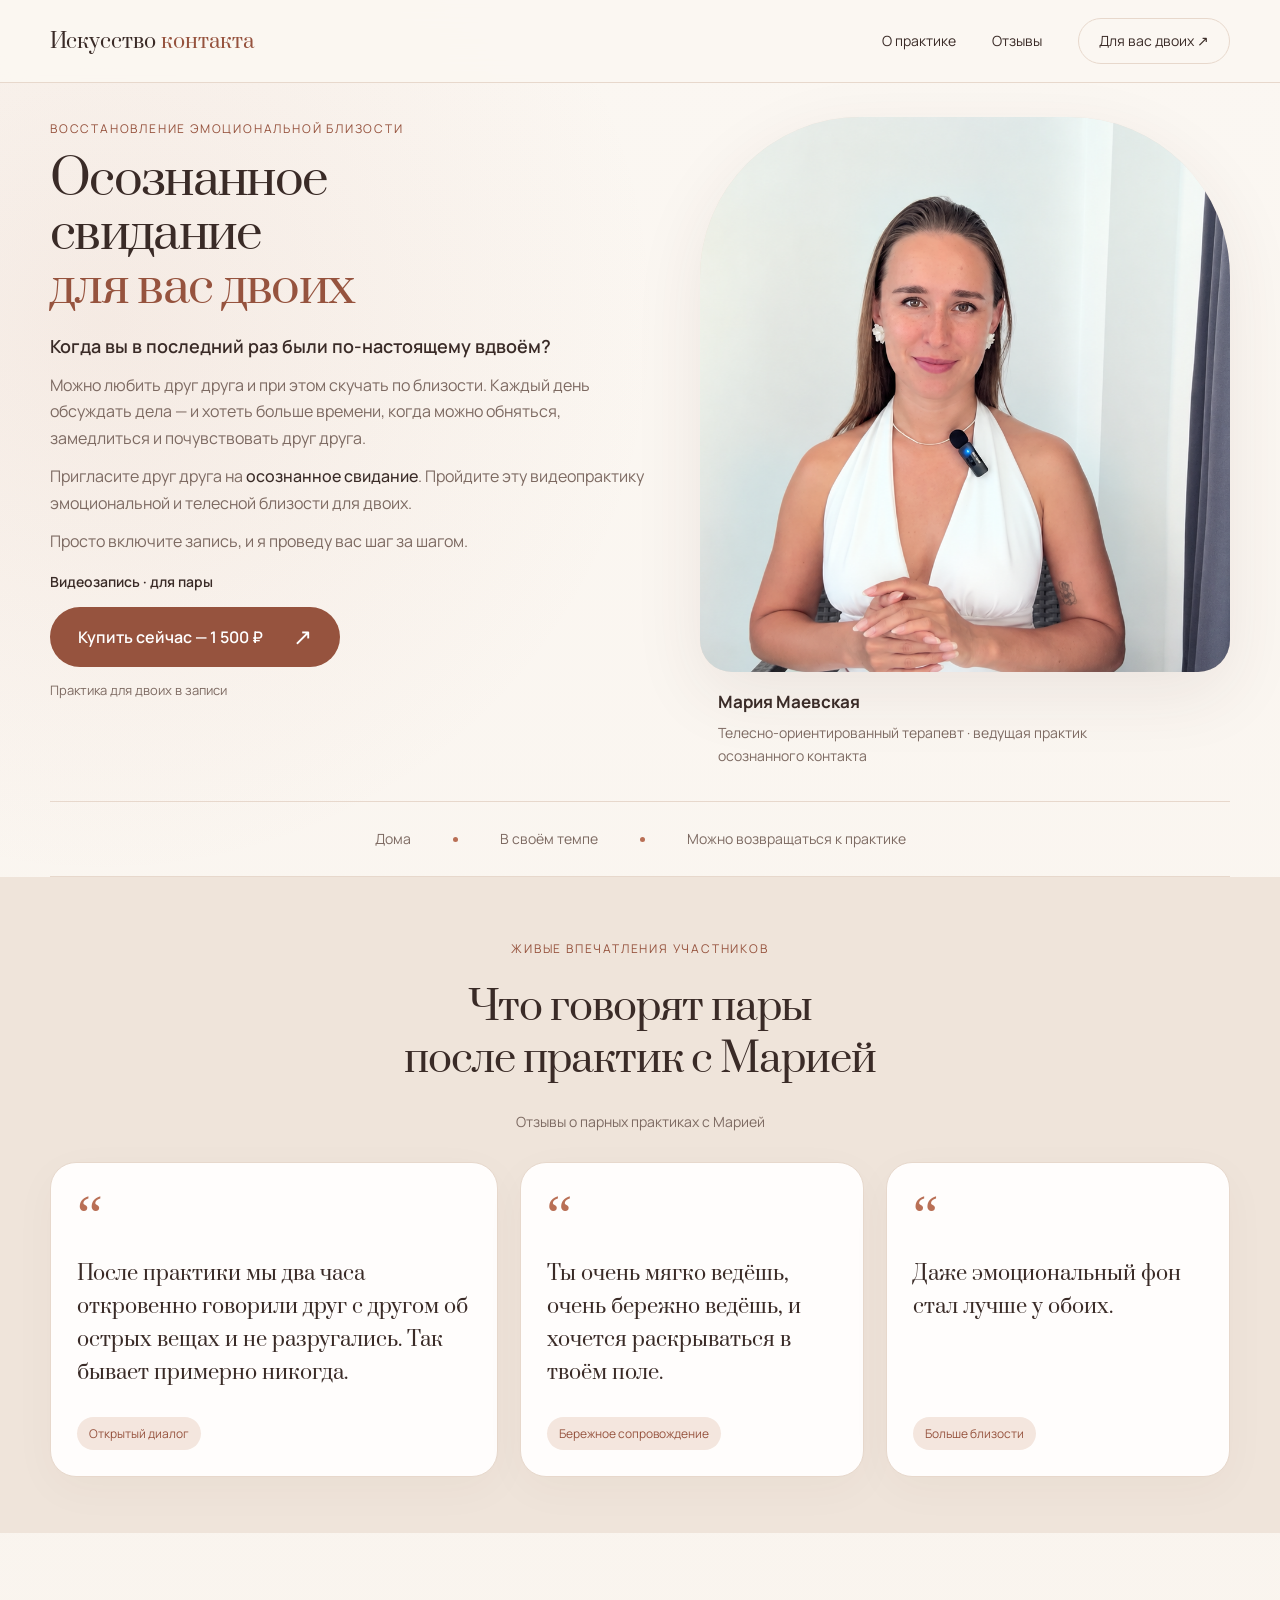
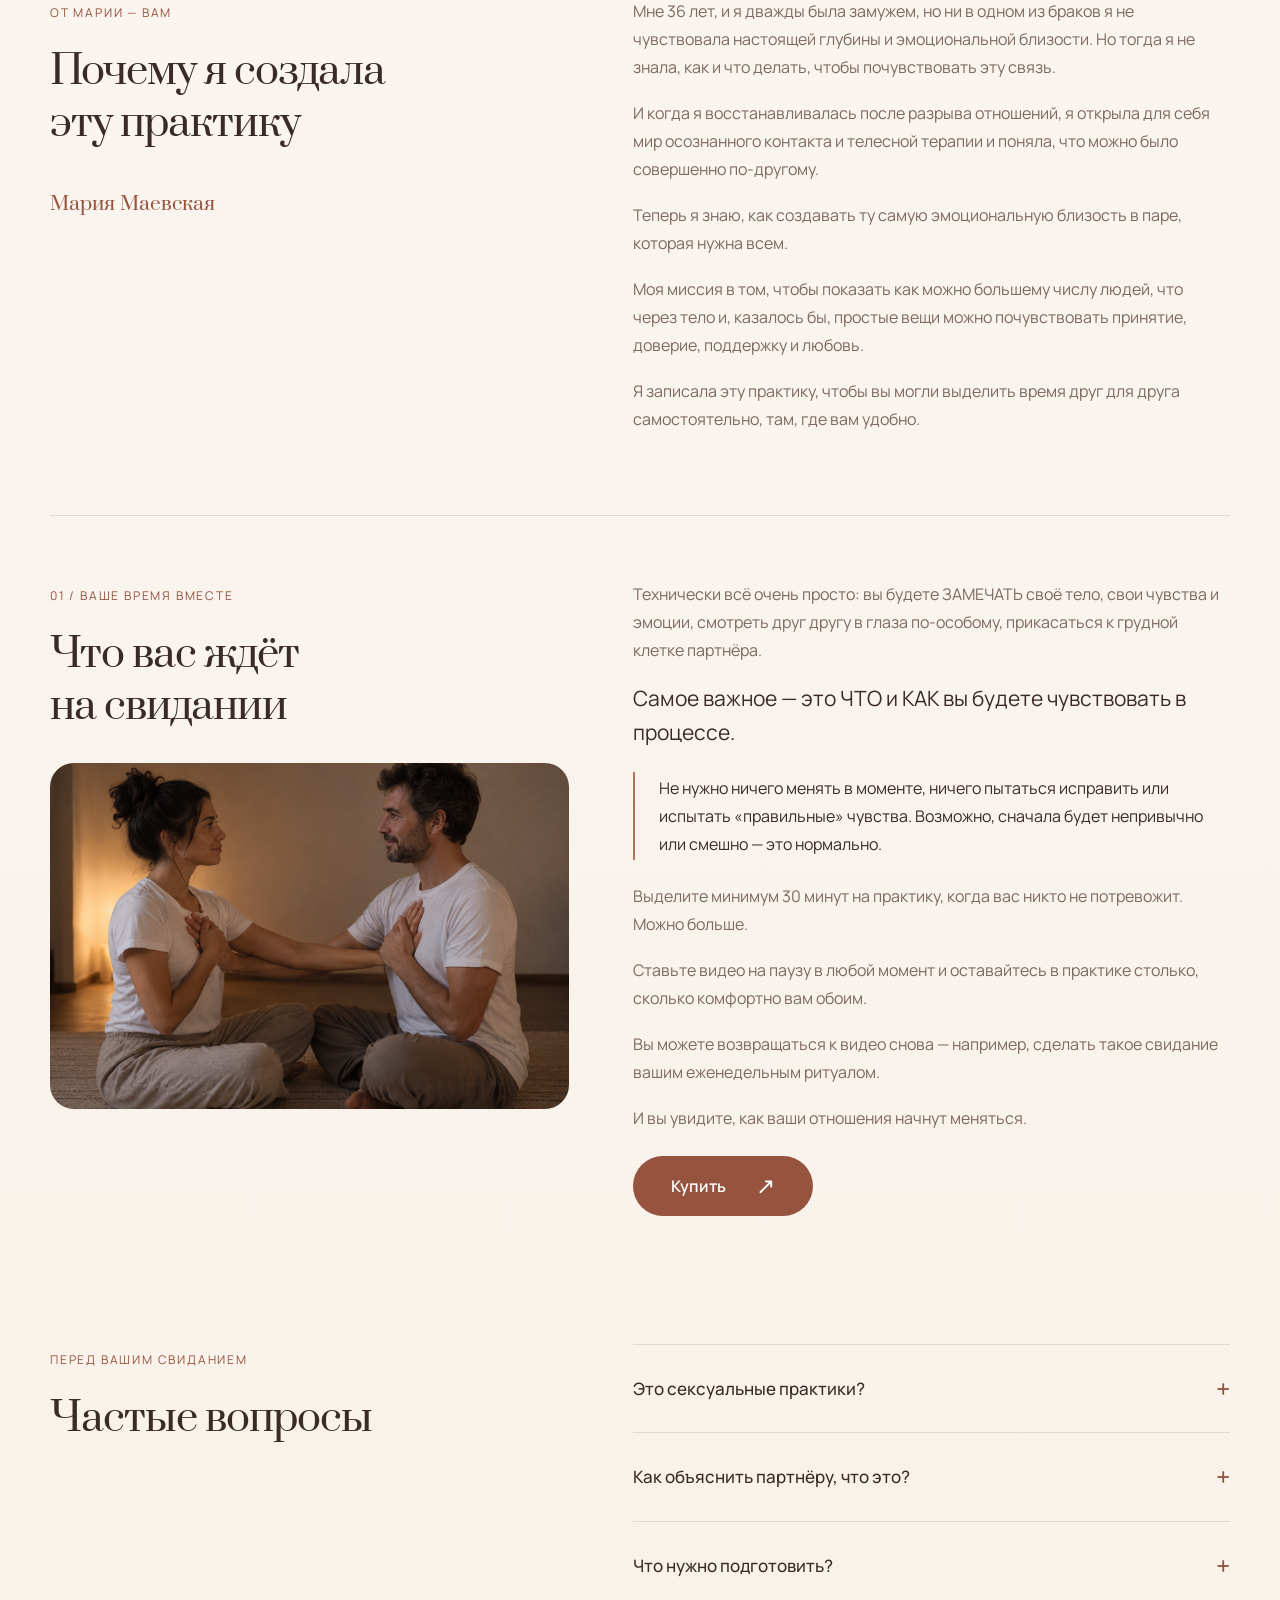
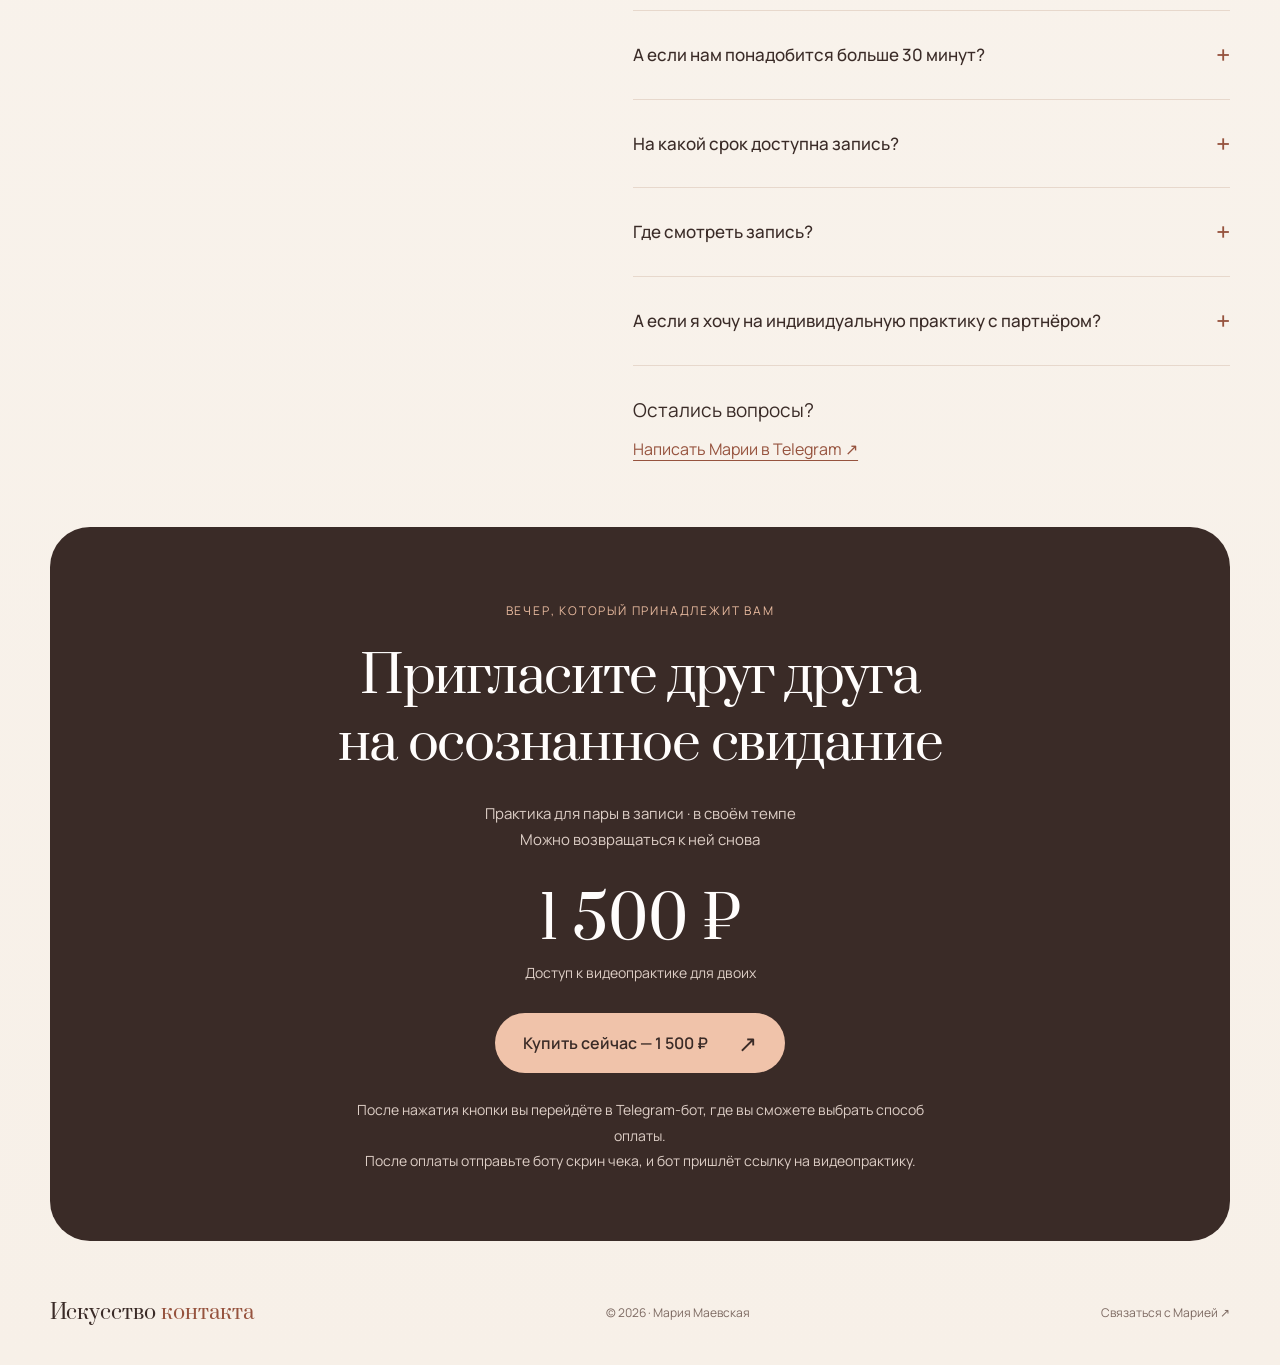
==== couples/index.html @ 1b6a579e "Add files via upload" ====
<!doctype html><html lang="ru"><head><meta charset="UTF-8"><meta name="viewport" content="width=device-width, initial-scale=1"><title>Осознанное свидание для двоих — Мария Маевская</title><meta name="description" content="Видеопрактика эмоциональной и телесной близости для пары."><link rel="icon" href="./favicon.svg">  <script type="module" crossorigin src="./assets/index-C_94STey.js"></script>
  <link rel="stylesheet" crossorigin href="./assets/index-DZImSYIn.css">
</head><body><div id="root"></div></body></html>
---- couples/assets/index-DZImSYIn.css ----
@import "https://fonts.googleapis.com/css2?family=Manrope:wght@400;500;600;700&family=Prata&display=swap";@layer properties{@supports (((-webkit-hyphens:none)) and (not (margin-trim:inline))) or ((-moz-orient:inline) and (not (color:rgb(from red r g b)))){*,:before,:after,::backdrop{--tw-translate-x:0;--tw-translate-y:0;--tw-translate-z:0;--tw-rotate-x:initial;--tw-rotate-y:initial;--tw-rotate-z:initial;--tw-skew-x:initial;--tw-skew-y:initial;--tw-scroll-snap-strictness:proximity;--tw-space-x-reverse:0;--tw-border-style:solid;--tw-leading:initial;--tw-font-weight:initial;--tw-tracking:initial;--tw-ordinal:initial;--tw-slashed-zero:initial;--tw-numeric-figure:initial;--tw-numeric-spacing:initial;--tw-numeric-fraction:initial;--tw-shadow:0 0 #0000;--tw-shadow-color:initial;--tw-shadow-alpha:100%;--tw-inset-shadow:0 0 #0000;--tw-inset-shadow-color:initial;--tw-inset-shadow-alpha:100%;--tw-ring-color:initial;--tw-ring-shadow:0 0 #0000;--tw-inset-ring-color:initial;--tw-inset-ring-shadow:0 0 #0000;--tw-ring-inset:initial;--tw-ring-offset-width:0px;--tw-ring-offset-color:#fff;--tw-ring-offset-shadow:0 0 #0000;--tw-outline-style:solid;--tw-duration:initial;--tw-ease:initial;--tw-content:"";--tw-scale-x:1;--tw-scale-y:1;--tw-scale-z:1;--tw-blur:initial;--tw-brightness:initial;--tw-contrast:initial;--tw-grayscale:initial;--tw-hue-rotate:initial;--tw-invert:initial;--tw-opacity:initial;--tw-saturate:initial;--tw-sepia:initial;--tw-drop-shadow:initial;--tw-drop-shadow-color:initial;--tw-drop-shadow-alpha:100%;--tw-drop-shadow-size:initial;--tw-backdrop-blur:initial;--tw-backdrop-brightness:initial;--tw-backdrop-contrast:initial;--tw-backdrop-grayscale:initial;--tw-backdrop-hue-rotate:initial;--tw-backdrop-invert:initial;--tw-backdrop-opacity:initial;--tw-backdrop-saturate:initial;--tw-backdrop-sepia:initial}}}@layer theme{:root,:host{--font-sans:ui-sans-serif, system-ui, sans-serif, "Apple Color Emoji", "Segoe UI Emoji", "Segoe UI Symbol", "Noto Color Emoji";--font-mono:ui-monospace, SFMono-Regular, Menlo, Monaco, Consolas, "Liberation Mono", "Courier New", monospace;--color-black:#000;--color-white:#fff;--spacing:.25rem;--container-xs:20rem;--container-sm:24rem;--text-xs:.75rem;--text-xs--line-height:calc(1 / .75);--text-sm:.875rem;--text-sm--line-height:calc(1.25 / .875);--text-base:1rem;--text-base--line-height:calc(1.5 / 1);--font-weight-normal:400;--font-weight-medium:500;--tracking-tight:-.025em;--tracking-widest:.1em;--leading-tight:1.25;--leading-snug:1.375;--leading-normal:1.5;--leading-relaxed:1.625;--radius-sm:.25rem;--radius-md:.375rem;--radius-lg:.5rem;--radius-xl:.75rem;--radius-2xl:1rem;--radius-4xl:2rem;--ease-in-out:cubic-bezier(.4, 0, .2, 1);--animate-spin:spin 1s linear infinite;--animate-pulse:pulse 2s cubic-bezier(.4, 0, .6, 1) infinite;--blur-xs:4px;--aspect-video:16 / 9;--default-transition-duration:.15s;--default-transition-timing-function:cubic-bezier(.4, 0, .2, 1);--default-font-family:var(--font-sans);--default-mono-font-family:var(--font-mono)}}@layer base{*,:after,:before,::backdrop{box-sizing:border-box;border:0 solid;margin:0;padding:0}::file-selector-button{box-sizing:border-box;border:0 solid;margin:0;padding:0}html,:host{-webkit-text-size-adjust:100%;tab-size:4;line-height:1.5;font-family:var(--default-font-family,ui-sans-serif, system-ui, sans-serif, "Apple Color Emoji", "Segoe UI Emoji", "Segoe UI Symbol", "Noto Color Emoji");font-feature-settings:var(--default-font-feature-settings,normal);font-variation-settings:var(--default-font-variation-settings,normal);-webkit-tap-highlight-color:transparent}hr{height:0;color:inherit;border-top-width:1px}abbr:where([title]){-webkit-text-decoration:underline dotted;text-decoration:underline dotted}h1,h2,h3,h4,h5,h6{font-size:inherit;font-weight:inherit}a{color:inherit;-webkit-text-decoration:inherit;-webkit-text-decoration:inherit;text-decoration:inherit}b,strong{font-weight:bolder}code,kbd,samp,pre{font-family:var(--default-mono-font-family,ui-monospace, SFMono-Regular, Menlo, Monaco, Consolas, "Liberation Mono", "Courier New", monospace);font-feature-settings:var(--default-mono-font-feature-settings,normal);font-variation-settings:var(--default-mono-font-variation-settings,normal);font-size:1em}small{font-size:80%}sub,sup{vertical-align:baseline;font-size:75%;line-height:0;position:relative}sub{bottom:-.25em}sup{top:-.5em}table{text-indent:0;border-color:inherit;border-collapse:collapse}:-moz-focusring{outline:auto}progress{vertical-align:baseline}summary{display:list-item}ol,ul,menu{list-style:none}img,svg,video,canvas,audio,iframe,embed,object{vertical-align:middle;display:block}img,video{max-width:100%;height:auto}button,input,select,optgroup,textarea{font:inherit;font-feature-settings:inherit;font-variation-settings:inherit;letter-spacing:inherit;color:inherit;opacity:1;background-color:#0000;border-radius:0}::file-selector-button{font:inherit;font-feature-settings:inherit;font-variation-settings:inherit;letter-spacing:inherit;color:inherit;opacity:1;background-color:#0000;border-radius:0}:where(select:is([multiple],[size])) optgroup{font-weight:bolder}:where(select:is([multiple],[size])) optgroup option{padding-inline-start:20px}::file-selector-button{margin-inline-end:4px}::placeholder{opacity:1}@supports (not ((-webkit-appearance:-apple-pay-button))) or (contain-intrinsic-size:1px){::placeholder{color:currentColor}@supports (color:color-mix(in lab, red, red)){::placeholder{color:color-mix(in oklab, currentcolor 50%, transparent)}}}textarea{resize:vertical}::-webkit-search-decoration{-webkit-appearance:none}::-webkit-date-and-time-value{min-height:1lh;text-align:inherit}::-webkit-datetime-edit{display:inline-flex}::-webkit-datetime-edit-fields-wrapper{padding:0}::-webkit-datetime-edit{padding-block:0}::-webkit-datetime-edit-year-field{padding-block:0}::-webkit-datetime-edit-month-field{padding-block:0}::-webkit-datetime-edit-day-field{padding-block:0}::-webkit-datetime-edit-hour-field{padding-block:0}::-webkit-datetime-edit-minute-field{padding-block:0}::-webkit-datetime-edit-second-field{padding-block:0}::-webkit-datetime-edit-millisecond-field{padding-block:0}::-webkit-datetime-edit-meridiem-field{padding-block:0}::-webkit-calendar-picker-indicator{line-height:1}:-moz-ui-invalid{box-shadow:none}button,input:where([type=button],[type=reset],[type=submit]){appearance:button}::file-selector-button{appearance:button}::-webkit-inner-spin-button{height:auto}::-webkit-outer-spin-button{height:auto}[hidden]:where(:not([hidden=until-found])){display:none!important}}@layer components;@layer utilities{.\@container\/card-header{container:card-header/inline-size}.\@container\/field-group{container:field-group/inline-size}.pointer-events-auto{pointer-events:auto}.pointer-events-none{pointer-events:none}.invisible{visibility:hidden}.sr-only{clip-path:inset(50%);white-space:nowrap;border-width:0;width:1px;height:1px;margin:-1px;padding:0;position:absolute;overflow:hidden}.absolute{position:absolute}.fixed{position:fixed}.relative{position:relative}.inset-0{inset:calc(var(--spacing) * 0)}.inset-x-0{inset-inline:calc(var(--spacing) * 0)}.inset-x-4{inset-inline:calc(var(--spacing) * 4)}.inset-y-0{inset-block:calc(var(--spacing) * 0)}.inset-s-1\/2{inset-inline-start:50%}.start{inset-inline-start:var(--spacing)}.end{inset-inline-end:var(--spacing)}.-top-12{top:calc(var(--spacing) * -12)}.top-0{top:calc(var(--spacing) * 0)}.top-1\.5{top:calc(var(--spacing) * 1.5)}.top-1\/2{top:50%}.top-1\/3{top:33.3333%}.top-2{top:calc(var(--spacing) * 2)}.top-3{top:calc(var(--spacing) * 3)}.top-3\.5{top:calc(var(--spacing) * 3.5)}.top-\[60\%\]{top:60%}.top-full{top:100%}.top-px{top:1px}.-right-12{right:calc(var(--spacing) * -12)}.right-0{right:calc(var(--spacing) * 0)}.right-1{right:calc(var(--spacing) * 1)}.right-2{right:calc(var(--spacing) * 2)}.right-2\.5{right:calc(var(--spacing) * 2.5)}.right-3{right:calc(var(--spacing) * 3)}.-bottom-12{bottom:calc(var(--spacing) * -12)}.bottom-0{bottom:calc(var(--spacing) * 0)}.bottom-4{bottom:calc(var(--spacing) * 4)}.-left-12{left:calc(var(--spacing) * -12)}.left-1\.5{left:calc(var(--spacing) * 1.5)}.left-1\/2{left:50%}.left-3{left:calc(var(--spacing) * 3)}.isolate{isolation:isolate}.z-0{z-index:0}.z-1{z-index:1}.z-10{z-index:10}.z-20{z-index:20}.z-50{z-index:50}.z-\[calc\(1000-var\(--toast-index\)\)\]{z-index:calc(1000 - var(--toast-index))}.order-first{order:-9999}.order-last{order:9999}.col-start-2{grid-column-start:2}.row-span-2{grid-row:span 2/span 2}.row-start-1{grid-row-start:1}.m-\(--drawer-inset\,0px\){margin:var(--drawer-inset,0px)}.-mx-1{margin-inline:calc(var(--spacing) * -1)}.-mx-4{margin-inline:calc(var(--spacing) * -4)}.mx-2{margin-inline:calc(var(--spacing) * 2)}.mx-3\.5{margin-inline:calc(var(--spacing) * 3.5)}.mx-auto{margin-inline:auto}.-my-2{margin-block:calc(var(--spacing) * -2)}.my-0\.5{margin-block:calc(var(--spacing) * .5)}.my-1{margin-block:calc(var(--spacing) * 1)}.my-2{margin-block:calc(var(--spacing) * 2)}.my-auto{margin-block:auto}.-mt-4{margin-top:calc(var(--spacing) * -4)}.mt-0\.5{margin-top:calc(var(--spacing) * .5)}.mt-2{margin-top:calc(var(--spacing) * 2)}.mt-4{margin-top:calc(var(--spacing) * 4)}.mt-auto{margin-top:auto}.-mb-4{margin-bottom:calc(var(--spacing) * -4)}.mb-1\.5{margin-bottom:calc(var(--spacing) * 1.5)}.mb-2{margin-bottom:calc(var(--spacing) * 2)}.-ml-1{margin-left:calc(var(--spacing) * -1)}.-ml-4{margin-left:calc(var(--spacing) * -4)}.ml-1{margin-left:calc(var(--spacing) * 1)}.ml-4{margin-left:calc(var(--spacing) * 4)}.ml-auto{margin-left:auto}.line-clamp-1{-webkit-line-clamp:1;-webkit-box-orient:vertical;display:-webkit-box;overflow:hidden}.line-clamp-2{-webkit-line-clamp:2;-webkit-box-orient:vertical;display:-webkit-box;overflow:hidden}.block{display:block}.flex{display:flex}.grid{display:grid}.hidden{display:none}.inline-flex{display:inline-flex}.table{display:table}.table-caption{display:table-caption}.table-cell{display:table-cell}.table-row{display:table-row}.field-sizing-content{field-sizing:content}.aspect-\(--ratio\){aspect-ratio:var(--ratio)}.aspect-square{aspect-ratio:1}.aspect-video{aspect-ratio:var(--aspect-video)}.size-\(--cell-size\){width:var(--cell-size);height:var(--cell-size)}.size-2{width:calc(var(--spacing) * 2);height:calc(var(--spacing) * 2)}.size-2\.5{width:calc(var(--spacing) * 2.5);height:calc(var(--spacing) * 2.5)}.size-3{width:calc(var(--spacing) * 3);height:calc(var(--spacing) * 3)}.size-4{width:calc(var(--spacing) * 4);height:calc(var(--spacing) * 4)}.size-5{width:calc(var(--spacing) * 5);height:calc(var(--spacing) * 5)}.size-6{width:calc(var(--spacing) * 6);height:calc(var(--spacing) * 6)}.size-7{width:calc(var(--spacing) * 7);height:calc(var(--spacing) * 7)}.size-8{width:calc(var(--spacing) * 8);height:calc(var(--spacing) * 8)}.size-9{width:calc(var(--spacing) * 9);height:calc(var(--spacing) * 9)}.size-10{width:calc(var(--spacing) * 10);height:calc(var(--spacing) * 10)}.size-auto{width:auto;height:auto}.size-full{width:100%;height:100%}.h-\(--accordion-panel-height\){height:var(--accordion-panel-height)}.h-\(--cell-size\){height:var(--cell-size)}.h-\(--drawer-content-height\){height:var(--drawer-content-height)}.h-\(--height\){height:var(--height)}.h-\(--popup-height\){height:var(--popup-height)}.h-\(--positioner-height\){height:var(--positioner-height)}.h-1{height:calc(var(--spacing) * 1)}.h-1\.5{height:calc(var(--spacing) * 1.5)}.h-2{height:calc(var(--spacing) * 2)}.h-2\.5{height:calc(var(--spacing) * 2.5)}.h-4{height:calc(var(--spacing) * 4)}.h-5{height:calc(var(--spacing) * 5)}.h-6{height:calc(var(--spacing) * 6)}.h-7{height:calc(var(--spacing) * 7)}.h-8{height:calc(var(--spacing) * 8)}.h-8\!{height:calc(var(--spacing) * 8)!important}.h-9{height:calc(var(--spacing) * 9)}.h-10{height:calc(var(--spacing) * 10)}.h-12{height:calc(var(--spacing) * 12)}.h-\[calc\(--spacing\(5\.25\)\)\]{height:calc(calc(var(--spacing) * 5.25))}.h-\[calc\(100\%-1px\)\]{height:calc(100% - 1px)}.h-auto{height:auto}.h-full{height:100%}.h-max{height:max-content}.h-px{height:1px}.h-svh{height:100svh}.max-h-\(--available-height\){max-height:var(--available-height)}.max-h-\(--drawer-content-max-height\,none\){max-height:var(--drawer-content-max-height,none)}.max-h-72{max-height:calc(var(--spacing) * 72)}.max-h-\[min\(calc\(--spacing\(72\)---spacing\(9\)\)\,calc\(var\(--available-height\)---spacing\(9\)\)\)\]{max-height:min(calc(calc(var(--spacing) * 72) - calc(var(--spacing) * 9)), calc(var(--available-height) - calc(var(--spacing) * 9)))}.min-h-0{min-height:calc(var(--spacing) * 0)}.min-h-4{min-height:calc(var(--spacing) * 4)}.min-h-8{min-height:calc(var(--spacing) * 8)}.min-h-16{min-height:calc(var(--spacing) * 16)}.min-h-dvh{min-height:100dvh}.min-h-full{min-height:100%}.min-h-svh{min-height:100svh}.w-\(--anchor-width\){width:var(--anchor-width)}.w-\(--cell-size\){width:var(--cell-size)}.w-\(--drawer-content-width\,auto\){width:var(--drawer-content-width,auto)}.w-\(--popup-width\){width:var(--popup-width)}.w-\(--positioner-width\){width:var(--positioner-width)}.w-\(--sidebar-width\){width:var(--sidebar-width)}.w-0{width:calc(var(--spacing) * 0)}.w-1{width:calc(var(--spacing) * 1)}.w-2{width:calc(var(--spacing) * 2)}.w-2\.5{width:calc(var(--spacing) * 2.5)}.w-4{width:calc(var(--spacing) * 4)}.w-5{width:calc(var(--spacing) * 5)}.w-10{width:calc(var(--spacing) * 10)}.w-24{width:calc(var(--spacing) * 24)}.w-64{width:calc(var(--spacing) * 64)}.w-72{width:calc(var(--spacing) * 72)}.w-auto{width:auto}.w-fit{width:fit-content}.w-full{width:100%}.w-max{width:max-content}.w-px{width:1px}.max-w-\(--available-width\){max-width:var(--available-width)}.max-w-\(--skeleton-width\){max-width:var(--skeleton-width)}.max-w-\[80\%\]{max-width:80%}.max-w-\[calc\(100\%-2rem\)\]{max-width:calc(100% - 2rem)}.max-w-full{max-width:100%}.max-w-max{max-width:max-content}.max-w-sm{max-width:var(--container-sm)}.max-w-xs{max-width:var(--container-xs)}.min-w-\(--cell-size\){min-width:var(--cell-size)}.min-w-0{min-width:calc(var(--spacing) * 0)}.min-w-5{min-width:calc(var(--spacing) * 5)}.min-w-7{min-width:calc(var(--spacing) * 7)}.min-w-8{min-width:calc(var(--spacing) * 8)}.min-w-9{min-width:calc(var(--spacing) * 9)}.min-w-16{min-width:calc(var(--spacing) * 16)}.min-w-32{min-width:calc(var(--spacing) * 32)}.min-w-36{min-width:calc(var(--spacing) * 36)}.min-w-40{min-width:calc(var(--spacing) * 40)}.min-w-\[96px\]{min-width:96px}.min-w-\[calc\(var\(--anchor-width\)\+--spacing\(7\)\)\]{min-width:calc(var(--anchor-width) + calc(var(--spacing) * 7))}.flex-1{flex:1}.shrink-0{flex-shrink:0}.grow{flex-grow:1}.grow-0{flex-grow:0}.basis-full{flex-basis:100%}.caption-bottom{caption-side:bottom}.border-collapse{border-collapse:collapse}.origin-\(--transform-origin\){transform-origin:var(--transform-origin)}.origin-bottom{transform-origin:bottom}.-translate-x-1\/2{--tw-translate-x:calc(calc(1 / 2 * 100%) * -1);translate:var(--tw-translate-x) var(--tw-translate-y)}.-translate-x-px{--tw-translate-x:-1px;translate:var(--tw-translate-x) var(--tw-translate-y)}.translate-x-px{--tw-translate-x:1px;translate:var(--tw-translate-x) var(--tw-translate-y)}.-translate-y-1\/2{--tw-translate-y:calc(calc(1 / 2 * 100%) * -1);translate:var(--tw-translate-x) var(--tw-translate-y)}.-translate-y-3\/4{--tw-translate-y:calc(calc(3 / 4 * 100%) * -1);translate:var(--tw-translate-x) var(--tw-translate-y)}.translate-y-0{--tw-translate-y:calc(var(--spacing) * 0);translate:var(--tw-translate-x) var(--tw-translate-y)}.translate-y-3\/4{--tw-translate-y:calc(3 / 4 * 100%);translate:var(--tw-translate-x) var(--tw-translate-y)}.translate-y-\[calc\(-50\%-2px\)\]{--tw-translate-y:calc(-50% - 2px);translate:var(--tw-translate-x) var(--tw-translate-y)}.rotate-45{rotate:45deg}.rotate-90{rotate:90deg}.\[transform\:translateX\(var\(--toast-swipe-movement-x\)\)_translateY\(calc\(var\(--toast-swipe-movement-y\)-\(var\(--toast-index\)\*var\(--peek\)\)-\(var\(--shrink\)\*var\(--height\)\)\)\)_scale\(var\(--scale\)\)\]{transform:translateX(var(--toast-swipe-movement-x)) translateY(calc(var(--toast-swipe-movement-y) - (var(--toast-index) * var(--peek)) - (var(--shrink) * var(--height)))) scale(var(--scale))}.transform-\[translate3d\(var\(--translate-x\,0px\)\,var\(--translate-y\,0px\)\,0\)_scale\(var\(--stack-scale\)\)\]{transform:translate3d(var(--translate-x,0px),var(--translate-y,0px),0) scale(var(--stack-scale))}.animate-pulse{animation:var(--animate-pulse)}.animate-spin{animation:var(--animate-spin)}.cursor-default{cursor:default}.cursor-grab{cursor:grab}.cursor-text{cursor:text}.touch-manipulation{touch-action:manipulation}.touch-none{touch-action:none}.resize-none{resize:none}.snap-x{scroll-snap-type:x var(--tw-scroll-snap-strictness)}.snap-mandatory{--tw-scroll-snap-strictness:mandatory}.scroll-my-1{scroll-margin-block:calc(var(--spacing) * 1)}.scroll-px-1{scroll-padding-inline:calc(var(--spacing) * 1)}.scroll-py-1{scroll-padding-block:calc(var(--spacing) * 1)}.list-disc{list-style-type:disc}.list-none{list-style-type:none}.appearance-none{appearance:none}.auto-rows-min{grid-auto-rows:min-content}.grid-rows-\[auto_1fr\]{grid-template-rows:auto 1fr}.flex-col{flex-direction:column}.flex-col-reverse{flex-direction:column-reverse}.flex-row{flex-direction:row}.flex-wrap{flex-wrap:wrap}.place-content-center{place-content:center}.place-items-center{place-items:center}.items-center{align-items:center}.items-end{align-items:flex-end}.items-start{align-items:flex-start}.items-stretch{align-items:stretch}.justify-between{justify-content:space-between}.justify-center{justify-content:center}.justify-start{justify-content:flex-start}.gap-\(--card-spacing\){gap:var(--card-spacing)}.gap-0{gap:calc(var(--spacing) * 0)}.gap-0\.5{gap:calc(var(--spacing) * .5)}.gap-1{gap:calc(var(--spacing) * 1)}.gap-1\.5{gap:calc(var(--spacing) * 1.5)}.gap-2{gap:calc(var(--spacing) * 2)}.gap-2\.5{gap:calc(var(--spacing) * 2.5)}.gap-3{gap:calc(var(--spacing) * 3)}.gap-4{gap:calc(var(--spacing) * 4)}.gap-5{gap:calc(var(--spacing) * 5)}.gap-6{gap:calc(var(--spacing) * 6)}.gap-\[--spacing\(var\(--gap\)\)\]{gap:calc(var(--spacing) * var(--gap))}:where(.-space-x-2>:not(:last-child)){--tw-space-x-reverse:0;margin-inline-start:calc(calc(var(--spacing) * -2) * var(--tw-space-x-reverse));margin-inline-end:calc(calc(var(--spacing) * -2) * calc(1 - var(--tw-space-x-reverse)))}.self-end{align-self:flex-end}.self-start{align-self:flex-start}.self-stretch{align-self:stretch}.justify-self-end{justify-self:flex-end}.truncate{text-overflow:ellipsis;white-space:nowrap;overflow:hidden}.overflow-auto{overflow:auto}.overflow-hidden{overflow:hidden}.overflow-x-auto{overflow-x:auto}.overflow-x-hidden{overflow-x:hidden}.overflow-y-auto{overflow-y:auto}.overscroll-contain{overscroll-behavior:contain}.overscroll-x-contain{overscroll-behavior-x:contain}.rounded-\(--cell-radius\){border-radius:var(--cell-radius)}.rounded-2xl{border-radius:var(--radius-2xl)}.rounded-4xl{border-radius:var(--radius-4xl)}.rounded-\[2px\]{border-radius:2px}.rounded-\[4px\]{border-radius:4px}.rounded-\[calc\(var\(--radius\)-3px\)\]{border-radius:calc(var(--radius) - 3px)}.rounded-\[inherit\]{border-radius:inherit}.rounded-\[min\(var\(--radius-md\)\,10px\)\]{border-radius:min(var(--radius-md), 10px)}.rounded-\[min\(var\(--radius-md\)\,12px\)\]{border-radius:min(var(--radius-md), 12px)}.rounded-full{border-radius:3.40282e38px}.rounded-lg{border-radius:var(--radius-lg)}.rounded-lg\!{border-radius:var(--radius-lg)!important}.rounded-md{border-radius:var(--radius-md)}.rounded-none{border-radius:0}.rounded-sm{border-radius:var(--radius-sm)}.rounded-xl{border-radius:var(--radius-xl)}.rounded-xl\!{border-radius:var(--radius-xl)!important}.rounded-t-xl{border-top-left-radius:var(--radius-xl);border-top-right-radius:var(--radius-xl)}.rounded-l-\(--cell-radius\){border-top-left-radius:var(--cell-radius);border-bottom-left-radius:var(--cell-radius)}.rounded-tl-sm{border-top-left-radius:var(--radius-sm)}.rounded-r-\(--cell-radius\){border-top-right-radius:var(--cell-radius);border-bottom-right-radius:var(--cell-radius)}.rounded-b-xl{border-bottom-right-radius:var(--radius-xl);border-bottom-left-radius:var(--radius-xl)}.border{border-style:var(--tw-border-style);border-width:1px}.border-0{border-style:var(--tw-border-style);border-width:0}.border-\[1\.5px\]{border-style:var(--tw-border-style);border-width:1.5px}.border-y{border-block-style:var(--tw-border-style);border-block-width:1px}.border-t{border-top-style:var(--tw-border-style);border-top-width:1px}.border-r{border-right-style:var(--tw-border-style);border-right-width:1px}.border-b{border-bottom-style:var(--tw-border-style);border-bottom-width:1px}.border-l{border-left-style:var(--tw-border-style);border-left-width:1px}.border-dashed{--tw-border-style:dashed;border-style:dashed}.border-none{--tw-border-style:none;border-style:none}.border-\(--color-border\){border-color:var(--color-border)}.border-transparent{border-color:#0000}.bg-\(--color-bg\){background-color:var(--color-bg)}.bg-\[Canvas\]{background-color:canvas}.bg-black\/10{background-color:#0000001a}@supports (color:color-mix(in lab, red, red)){.bg-black\/10{background-color:color-mix(in oklab, var(--color-black) 10%, transparent)}}.bg-transparent{background-color:#0000}.bg-white{background-color:var(--color-white)}.bg-clip-padding{background-clip:padding-box}.object-cover{object-fit:cover}.p-\(--card-spacing\){padding:var(--card-spacing)}.p-0{padding:calc(var(--spacing) * 0)}.p-1{padding:calc(var(--spacing) * 1)}.p-2{padding:calc(var(--spacing) * 2)}.p-2\.5{padding:calc(var(--spacing) * 2.5)}.p-4{padding:calc(var(--spacing) * 4)}.p-6{padding:calc(var(--spacing) * 6)}.p-\[3px\]{padding:3px}.p-px{padding:1px}.px-\(--card-spacing\){padding-inline:var(--card-spacing)}.px-\(--cell-size\){padding-inline:var(--cell-size)}.px-1{padding-inline:calc(var(--spacing) * 1)}.px-1\.5{padding-inline:calc(var(--spacing) * 1.5)}.px-2{padding-inline:calc(var(--spacing) * 2)}.px-2\.5{padding-inline:calc(var(--spacing) * 2.5)}.px-3{padding-inline:calc(var(--spacing) * 3)}.py-\(--card-spacing\){padding-block:var(--card-spacing)}.py-0\.5{padding-block:calc(var(--spacing) * .5)}.py-1{padding-block:calc(var(--spacing) * 1)}.py-1\.5{padding-block:calc(var(--spacing) * 1.5)}.py-2{padding-block:calc(var(--spacing) * 2)}.py-2\.5{padding-block:calc(var(--spacing) * 2.5)}.py-6{padding-block:calc(var(--spacing) * 6)}.py-\[2px\]{padding-block:2px}.pt-0{padding-top:calc(var(--spacing) * 0)}.pt-2{padding-top:calc(var(--spacing) * 2)}.pt-3{padding-top:calc(var(--spacing) * 3)}.pt-4{padding-top:calc(var(--spacing) * 4)}.pr-1\.5{padding-right:calc(var(--spacing) * 1.5)}.pr-1\.5\!{padding-right:calc(var(--spacing) * 1.5)!important}.pr-2{padding-right:calc(var(--spacing) * 2)}.pr-8{padding-right:calc(var(--spacing) * 8)}.pb-0{padding-bottom:calc(var(--spacing) * 0)}.pb-2{padding-bottom:calc(var(--spacing) * 2)}.pb-2\.5{padding-bottom:calc(var(--spacing) * 2.5)}.pb-3{padding-bottom:calc(var(--spacing) * 3)}.pl-1\.5{padding-left:calc(var(--spacing) * 1.5)}.pl-1\.5\!{padding-left:calc(var(--spacing) * 1.5)!important}.pl-2{padding-left:calc(var(--spacing) * 2)}.pl-2\.5{padding-left:calc(var(--spacing) * 2.5)}.pl-4{padding-left:calc(var(--spacing) * 4)}.pl-7{padding-left:calc(var(--spacing) * 7)}.text-center{text-align:center}.text-left{text-align:left}.align-middle{vertical-align:middle}.font-mono{font-family:var(--font-mono)}.font-sans{font-family:var(--font-sans)}.text-base{font-size:var(--text-base);line-height:var(--tw-leading,var(--text-base--line-height))}.text-sm{font-size:var(--text-sm);line-height:var(--tw-leading,var(--text-sm--line-height))}.text-sm\/relaxed{font-size:var(--text-sm);line-height:var(--leading-relaxed)}.text-xs{font-size:var(--text-xs);line-height:var(--tw-leading,var(--text-xs--line-height))}.text-\[0\.8rem\]{font-size:.8rem}.leading-none{--tw-leading:1;line-height:1}.leading-normal{--tw-leading:var(--leading-normal);line-height:var(--leading-normal)}.leading-relaxed{--tw-leading:var(--leading-relaxed);line-height:var(--leading-relaxed)}.leading-snug{--tw-leading:var(--leading-snug);line-height:var(--leading-snug)}.leading-tight{--tw-leading:var(--leading-tight);line-height:var(--leading-tight)}.font-medium{--tw-font-weight:var(--font-weight-medium);font-weight:var(--font-weight-medium)}.font-normal{--tw-font-weight:var(--font-weight-normal);font-weight:var(--font-weight-normal)}.tracking-tight{--tw-tracking:var(--tracking-tight);letter-spacing:var(--tracking-tight)}.tracking-widest{--tw-tracking:var(--tracking-widest);letter-spacing:var(--tracking-widest)}.text-balance{text-wrap:balance}.wrap-break-word{overflow-wrap:break-word}.whitespace-nowrap{white-space:nowrap}.text-\[CanvasText\]{color:canvastext}.text-current{color:currentColor}.tabular-nums{--tw-numeric-spacing:tabular-nums;font-variant-numeric:var(--tw-ordinal,) var(--tw-slashed-zero,) var(--tw-numeric-figure,) var(--tw-numeric-spacing,) var(--tw-numeric-fraction,)}.underline-offset-4{text-underline-offset:4px}.opacity-0{opacity:0}.opacity-50{opacity:.5}.opacity-60{opacity:.6}.opacity-\[max\(var\(--drawer-overlay-min-opacity\,0\)\,calc\(1-var\(--drawer-swipe-progress\)\)\)\]{opacity:max(var(--drawer-overlay-min-opacity,0), calc(1 - var(--drawer-swipe-progress)))}.bg-blend-color{background-blend-mode:color}.shadow{--tw-shadow:0 1px 3px 0 var(--tw-shadow-color,#0000001a), 0 1px 2px -1px var(--tw-shadow-color,#0000001a);box-shadow:var(--tw-inset-shadow), var(--tw-inset-ring-shadow), var(--tw-ring-offset-shadow), var(--tw-ring-shadow), var(--tw-shadow)}.shadow-\[0_0_0_1px_var\(--sidebar-border\)\]{--tw-shadow:0 0 0 1px var(--tw-shadow-color,var(--sidebar-border));box-shadow:var(--tw-inset-shadow), var(--tw-inset-ring-shadow), var(--tw-ring-offset-shadow), var(--tw-ring-shadow), var(--tw-shadow)}.shadow-lg{--tw-shadow:0 10px 15px -3px var(--tw-shadow-color,#0000001a), 0 4px 6px -4px var(--tw-shadow-color,#0000001a);box-shadow:var(--tw-inset-shadow), var(--tw-inset-ring-shadow), var(--tw-ring-offset-shadow), var(--tw-ring-shadow), var(--tw-shadow)}.shadow-md{--tw-shadow:0 4px 6px -1px var(--tw-shadow-color,#0000001a), 0 2px 4px -2px var(--tw-shadow-color,#0000001a);box-shadow:var(--tw-inset-shadow), var(--tw-inset-ring-shadow), var(--tw-ring-offset-shadow), var(--tw-ring-shadow), var(--tw-shadow)}.shadow-none{--tw-shadow:0 0 #0000;box-shadow:var(--tw-inset-shadow), var(--tw-inset-ring-shadow), var(--tw-ring-offset-shadow), var(--tw-ring-shadow), var(--tw-shadow)}.shadow-none\!{--tw-shadow:0 0 #0000!important;box-shadow:var(--tw-inset-shadow), var(--tw-inset-ring-shadow), var(--tw-ring-offset-shadow), var(--tw-ring-shadow), var(--tw-shadow)!important}.shadow-xl{--tw-shadow:0 20px 25px -5px var(--tw-shadow-color,#0000001a), 0 8px 10px -6px var(--tw-shadow-color,#0000001a);box-shadow:var(--tw-inset-shadow), var(--tw-inset-ring-shadow), var(--tw-ring-offset-shadow), var(--tw-ring-shadow), var(--tw-shadow)}.ring-0{--tw-ring-shadow:var(--tw-ring-inset,) 0 0 0 calc(0px + var(--tw-ring-offset-width)) var(--tw-ring-color,currentcolor);box-shadow:var(--tw-inset-shadow), var(--tw-inset-ring-shadow), var(--tw-ring-offset-shadow), var(--tw-ring-shadow), var(--tw-shadow)}.ring-1{--tw-ring-shadow:var(--tw-ring-inset,) 0 0 0 calc(1px + var(--tw-ring-offset-width)) var(--tw-ring-color,currentcolor);box-shadow:var(--tw-inset-shadow), var(--tw-inset-ring-shadow), var(--tw-ring-offset-shadow), var(--tw-ring-shadow), var(--tw-shadow)}.ring-2{--tw-ring-shadow:var(--tw-ring-inset,) 0 0 0 calc(2px + var(--tw-ring-offset-width)) var(--tw-ring-color,currentcolor);box-shadow:var(--tw-inset-shadow), var(--tw-inset-ring-shadow), var(--tw-ring-offset-shadow), var(--tw-ring-shadow), var(--tw-shadow)}.ring-3{--tw-ring-shadow:var(--tw-ring-inset,) 0 0 0 calc(3px + var(--tw-ring-offset-width)) var(--tw-ring-color,currentcolor);box-shadow:var(--tw-inset-shadow), var(--tw-inset-ring-shadow), var(--tw-ring-offset-shadow), var(--tw-ring-shadow), var(--tw-shadow)}.outline-hidden{--tw-outline-style:none;outline-style:none}@media (forced-colors:active){.outline-hidden{outline-offset:2px;outline:2px solid #0000}}.outline{outline-style:var(--tw-outline-style);outline-width:1px}.transition{transition-property:color,background-color,border-color,outline-color,text-decoration-color,fill,stroke,--tw-gradient-from,--tw-gradient-via,--tw-gradient-to,opacity,box-shadow,transform,translate,scale,rotate,filter,-webkit-backdrop-filter,backdrop-filter,display,content-visibility,overlay,pointer-events;transition-timing-function:var(--tw-ease,var(--default-transition-timing-function));transition-duration:var(--tw-duration,var(--default-transition-duration))}.transition-\[color\,box-shadow\]{transition-property:color,box-shadow;transition-timing-function:var(--tw-ease,var(--default-transition-timing-function));transition-duration:var(--tw-duration,var(--default-transition-duration))}.transition-\[left\,right\,width\]{transition-property:left,right,width;transition-timing-function:var(--tw-ease,var(--default-transition-timing-function));transition-duration:var(--tw-duration,var(--default-transition-duration))}.transition-\[margin\,opacity\]{transition-property:margin,opacity;transition-timing-function:var(--tw-ease,var(--default-transition-timing-function));transition-duration:var(--tw-duration,var(--default-transition-duration))}.transition-\[opacity\,transform\,translate\]{transition-property:opacity,transform,translate;transition-timing-function:var(--tw-ease,var(--default-transition-timing-function));transition-duration:var(--tw-duration,var(--default-transition-duration))}.transition-\[opacity\,transform\,width\,height\,scale\,translate\]{transition-property:opacity,transform,width,height,scale,translate;transition-timing-function:var(--tw-ease,var(--default-transition-timing-function));transition-duration:var(--tw-duration,var(--default-transition-duration))}.transition-\[top\,left\,right\,bottom\]{transition-property:top,left,right,bottom;transition-timing-function:var(--tw-ease,var(--default-transition-timing-function));transition-duration:var(--tw-duration,var(--default-transition-duration))}.transition-\[transform\,height\,opacity\,filter\]{transition-property:transform,height,opacity,filter;transition-timing-function:var(--tw-ease,var(--default-transition-timing-function));transition-duration:var(--tw-duration,var(--default-transition-duration))}.transition-\[translate\,scale\,opacity\]{transition-property:translate,scale,opacity;transition-timing-function:var(--tw-ease,var(--default-transition-timing-function));transition-duration:var(--tw-duration,var(--default-transition-duration))}.transition-\[width\,height\,padding\]{transition-property:width,height,padding;transition-timing-function:var(--tw-ease,var(--default-transition-timing-function));transition-duration:var(--tw-duration,var(--default-transition-duration))}.transition-\[width\]{transition-property:width;transition-timing-function:var(--tw-ease,var(--default-transition-timing-function));transition-duration:var(--tw-duration,var(--default-transition-duration))}.transition-all{transition-property:all;transition-timing-function:var(--tw-ease,var(--default-transition-timing-function));transition-duration:var(--tw-duration,var(--default-transition-duration))}.transition-colors{transition-property:color,background-color,border-color,outline-color,text-decoration-color,fill,stroke,--tw-gradient-from,--tw-gradient-via,--tw-gradient-to;transition-timing-function:var(--tw-ease,var(--default-transition-timing-function));transition-duration:var(--tw-duration,var(--default-transition-duration))}.transition-opacity{transition-property:opacity;transition-timing-function:var(--tw-ease,var(--default-transition-timing-function));transition-duration:var(--tw-duration,var(--default-transition-duration))}.transition-transform{transition-property:transform,translate,scale,rotate;transition-timing-function:var(--tw-ease,var(--default-transition-timing-function));transition-duration:var(--tw-duration,var(--default-transition-duration))}.transition-none{transition-property:none}.duration-100{--tw-duration:.1s;transition-duration:.1s}.duration-150{--tw-duration:.15s;transition-duration:.15s}.duration-200{--tw-duration:.2s;transition-duration:.2s}.duration-250{--tw-duration:.25s;transition-duration:.25s}.duration-300{--tw-duration:.3s;transition-duration:.3s}.duration-450{--tw-duration:.45s;transition-duration:.45s}.duration-1000{--tw-duration:1s;transition-duration:1s}.duration-\[0\.35s\]{--tw-duration:.35s;transition-duration:.35s}.ease-\[cubic-bezier\(0\.22\,1\,0\.36\,1\)\]{--tw-ease:cubic-bezier(.22,1,.36,1);transition-timing-function:cubic-bezier(.22,1,.36,1)}.ease-\[cubic-bezier\(0\.32\,0\.72\,0\,1\)\]{--tw-ease:cubic-bezier(.32,.72,0,1);transition-timing-function:cubic-bezier(.32,.72,0,1)}.ease-\[cubic-bezier\(0\.45\,1\.005\,0\,1\.005\)\]{--tw-ease:cubic-bezier(.45,1.005,0,1.005);transition-timing-function:cubic-bezier(.45,1.005,0,1.005)}.ease-in-out{--tw-ease:var(--ease-in-out);transition-timing-function:var(--ease-in-out)}.ease-linear{--tw-ease:linear;transition-timing-function:linear}.will-change-transform{will-change:transform}.contain-content{contain:content}.outline-none{--tw-outline-style:none;outline-style:none}.select-none{-webkit-user-select:none;user-select:none}.select-text{-webkit-user-select:text;user-select:text}.\[--bleed\:3rem\]{--bleed:3rem}.\[--card-spacing\:--spacing\(4\)\]{--card-spacing:calc(var(--spacing) * 4)}.\[--cell-radius\:var\(--radius-md\)\]{--cell-radius:var(--radius-md)}.\[--cell-size\:--spacing\(7\)\]{--cell-size:calc(var(--spacing) * 7)}.\[--drawer-content-height\:var\(--drawer-height\,auto\)\]{--drawer-content-height:var(--drawer-height,auto)}.\[--gap\:0\.75rem\]{--gap:.75rem}.\[--height\:var\(--toast-frontmost-height\,var\(--toast-height\)\)\]{--height:var(--toast-frontmost-height,var(--toast-height))}.\[--offset-y\:calc\(var\(--toast-offset-y\)\*-1\+calc\(var\(--toast-index\)\*var\(--gap\)\*-1\)\+var\(--toast-swipe-movement-y\)\)\]{--offset-y:calc(var(--toast-offset-y) * -1 + calc(var(--toast-index) * var(--gap) * -1) + var(--toast-swipe-movement-y))}.\[--peek\:0\.75rem\]{--peek:.75rem}.\[--peek\:1rem\]{--peek:1rem}.\[--scale\:calc\(max\(0\,1-\(var\(--toast-index\)\*0\.1\)\)\)\]{--scale:calc(max(0, 1 - (var(--toast-index) * .1)))}.\[--shrink\:calc\(1-var\(--scale\)\)\]{--shrink:calc(1 - var(--scale))}.\[--stack-height\:var\(--drawer-frontmost-height\,var\(--drawer-height\,0px\)\)\]{--stack-height:var(--drawer-frontmost-height,var(--drawer-height,0px))}.\[--stack-peek-offset\:max\(0px\,calc\(\(var\(--nested-drawers\)-var\(--stack-progress\)\)\*var\(--peek\)\)\)\]{--stack-peek-offset:max(0px, calc((var(--nested-drawers) - var(--stack-progress)) * var(--peek)))}.\[--stack-progress\:clamp\(0\,var\(--drawer-swipe-progress\)\,1\)\]{--stack-progress:clamp(0, var(--drawer-swipe-progress), 1)}.\[--stack-scale-base\:max\(0\,calc\(1-\(var\(--nested-drawers\)\*var\(--stack-step\)\)\)\)\]{--stack-scale-base:max(0, calc(1 - (var(--nested-drawers) * var(--stack-step))))}.\[--stack-scale\:clamp\(0\,calc\(var\(--stack-scale-base\)\+\(var\(--stack-step\)\*var\(--stack-progress\)\)\)\,1\)\]{--stack-scale:clamp(0, calc(var(--stack-scale-base) + (var(--stack-step) * var(--stack-progress))), 1)}.\[--stack-shrink\:calc\(1-var\(--stack-scale\)\)\]{--stack-shrink:calc(1 - var(--stack-scale))}.\[--stack-step\:0\.05\]{--stack-step:.05}.\[contain-intrinsic-size\:auto_10rem\]{contain-intrinsic-size:auto 10rem}.\[content-visibility\:auto\]{content-visibility:auto}.\[interpolate-size\:allow-keywords\]{interpolate-size:allow-keywords}.\[transition\:transform_500ms_cubic-bezier\(0\.22\,1\,0\.36\,1\)\,opacity_500ms\,height_150ms\]{transition:transform .5s cubic-bezier(.22,1,.36,1),opacity .5s,height .15s}:is(.\*\:w-full>*){width:100%}.not-last\:border-b:not(:last-child){border-bottom-style:var(--tw-border-style);border-bottom-width:1px}.group-focus-within\/menu-item\:opacity-100:is(:where(.group\/menu-item):focus-within *){opacity:1}@media (hover:hover){.group-hover\/menu-item\:opacity-100:is(:where(.group\/menu-item):hover *){opacity:1}}.group-has-disabled\/field\:opacity-50:is(:where(.group\/field):has(:disabled) *){opacity:.5}.group-has-data-horizontal\/field\:text-balance:is(:where(.group\/field):has([data-horizontal]) *){text-wrap:balance}.group-has-data-\[sidebar\=menu-action\]\/menu-item\:pr-8:is(:where(.group\/menu-item):has([data-sidebar=menu-action]) *){padding-right:calc(var(--spacing) * 8)}.group-has-data-\[size\=lg\]\/avatar-group\:size-10:is(:where(.group\/avatar-group):has([data-size=lg]) *){width:calc(var(--spacing) * 10);height:calc(var(--spacing) * 10)}.group-has-data-\[size\=sm\]\/avatar-group\:size-6:is(:where(.group\/avatar-group):has([data-size=sm]) *){width:calc(var(--spacing) * 6);height:calc(var(--spacing) * 6)}.group-has-data-\[slot\=combobox-clear\]\/input-group\:hidden:is(:where(.group\/input-group):has([data-slot=combobox-clear]) *){display:none}.group-has-data-\[slot\=command-shortcut\]\/command-item\:hidden:is(:where(.group\/command-item):has([data-slot=command-shortcut]) *){display:none}.group-has-data-\[slot\=item-description\]\/item\:translate-y-0\.5:is(:where(.group\/item):has([data-slot=item-description]) *){--tw-translate-y:calc(var(--spacing) * .5);translate:var(--tw-translate-x) var(--tw-translate-y)}.group-has-data-\[slot\=item-description\]\/item\:self-start:is(:where(.group\/item):has([data-slot=item-description]) *){align-self:flex-start}.group-has-data-\[slot\=message-footer\]\/message\:-translate-y-8:is(:where(.group\/message):has([data-slot=message-footer]) *){--tw-translate-y:calc(var(--spacing) * -8);translate:var(--tw-translate-x) var(--tw-translate-y)}.group-has-data-\[variant\=ghost\]\/message\:px-0:is(:where(.group\/message):has([data-variant=ghost]) *){padding-inline:calc(var(--spacing) * 0)}.group-has-\[\:focus-visible\]\/field-label\:border-transparent:is(:where(.group\/field-label):has(:focus-visible) *){border-color:#0000}.group-has-\[\:focus-visible\]\/field-label\:ring-0:is(:where(.group\/field-label):has(:focus-visible) *){--tw-ring-shadow:var(--tw-ring-inset,) 0 0 0 calc(0px + var(--tw-ring-offset-width)) var(--tw-ring-color,currentcolor);box-shadow:var(--tw-inset-shadow), var(--tw-inset-ring-shadow), var(--tw-ring-offset-shadow), var(--tw-ring-shadow), var(--tw-shadow)}.group-has-\[\>input\]\/input-group\:pt-2:is(:where(.group\/input-group):has(>input) *){padding-top:calc(var(--spacing) * 2)}.group-has-\[\>input\]\/input-group\:pb-2:is(:where(.group\/input-group):has(>input) *){padding-bottom:calc(var(--spacing) * 2)}.group-has-\[\>svg\]\/alert\:col-start-2:is(:where(.group\/alert):has(>svg) *){grid-column-start:2}.group-aria-expanded\/accordion-trigger\:hidden:is(:where(.group\/accordion-trigger)[aria-expanded=true] *){display:none}.group-aria-expanded\/accordion-trigger\:inline:is(:where(.group\/accordion-trigger)[aria-expanded=true] *){display:inline}.group-data-empty\/combobox-content\:flex:is(:where(.group\/combobox-content)[data-empty] *){display:flex}.group-data-horizontal\/tabs\:h-8:is(:where(.group\/tabs)[data-horizontal] *){height:calc(var(--spacing) * 8)}.group-data-nested-drawer-open\/drawer-popup\:opacity-0:is(:where(.group\/drawer-popup)[data-nested-drawer-open] *){opacity:0}.group-data-nested-drawer-swiping\/drawer-popup\:opacity-100:is(:where(.group\/drawer-popup)[data-nested-drawer-swiping] *){opacity:1}.group-data-open\/navigation-menu-trigger\:rotate-180:is(:where(.group\/navigation-menu-trigger)[data-open] *){rotate:180deg}.group-data-popup-open\/navigation-menu-trigger\:rotate-180:is(:where(.group\/navigation-menu-trigger)[data-popup-open] *){rotate:180deg}.group-data-swiping\/drawer-popup\:select-none:is(:where(.group\/drawer-popup)[data-swiping] *){-webkit-user-select:none;user-select:none}.group-data-vertical\/tabs\:h-fit:is(:where(.group\/tabs)[data-vertical] *){height:fit-content}.group-data-vertical\/tabs\:w-full:is(:where(.group\/tabs)[data-vertical] *){width:100%}.group-data-vertical\/tabs\:flex-col:is(:where(.group\/tabs)[data-vertical] *){flex-direction:column}.group-data-vertical\/tabs\:justify-start:is(:where(.group\/tabs)[data-vertical] *){justify-content:flex-start}.group-data-\[align\=end\]\/bubble\:self-end:is(:where(.group\/bubble)[data-align=end] *){align-self:flex-end}.group-data-\[align\=end\]\/message\:justify-end:is(:where(.group\/message)[data-align=end] *){justify-content:flex-end}.group-data-\[align\=end\]\/message\:self-end:is(:where(.group\/message)[data-align=end] *){align-self:flex-end}.group-data-\[checked\=true\]\/command-item\:opacity-100:is(:where(.group\/command-item)[data-checked=true] *){opacity:1}.group-data-\[collapsible\=icon\]\:-mt-8:is(:where(.group)[data-collapsible=icon] *){margin-top:calc(var(--spacing) * -8)}.group-data-\[collapsible\=icon\]\:hidden:is(:where(.group)[data-collapsible=icon] *){display:none}.group-data-\[collapsible\=icon\]\:size-8\!:is(:where(.group)[data-collapsible=icon] *){width:calc(var(--spacing) * 8)!important;height:calc(var(--spacing) * 8)!important}.group-data-\[collapsible\=icon\]\:w-\(--sidebar-width-icon\):is(:where(.group)[data-collapsible=icon] *){width:var(--sidebar-width-icon)}.group-data-\[collapsible\=icon\]\:w-\[calc\(var\(--sidebar-width-icon\)\+\(--spacing\(4\)\)\)\]:is(:where(.group)[data-collapsible=icon] *){width:calc(var(--sidebar-width-icon) + (calc(var(--spacing) * 4)))}.group-data-\[collapsible\=icon\]\:w-\[calc\(var\(--sidebar-width-icon\)\+\(--spacing\(4\)\)\+2px\)\]:is(:where(.group)[data-collapsible=icon] *){width:calc(var(--sidebar-width-icon) + (calc(var(--spacing) * 4)) + 2px)}.group-data-\[collapsible\=icon\]\:overflow-hidden:is(:where(.group)[data-collapsible=icon] *){overflow:hidden}.group-data-\[collapsible\=icon\]\:p-0\!:is(:where(.group)[data-collapsible=icon] *){padding:calc(var(--spacing) * 0)!important}.group-data-\[collapsible\=icon\]\:p-2\!:is(:where(.group)[data-collapsible=icon] *){padding:calc(var(--spacing) * 2)!important}.group-data-\[collapsible\=icon\]\:opacity-0:is(:where(.group)[data-collapsible=icon] *){opacity:0}.group-data-\[collapsible\=offcanvas\]\:w-0:is(:where(.group)[data-collapsible=offcanvas] *){width:calc(var(--spacing) * 0)}.group-data-\[collapsible\=offcanvas\]\:translate-x-0:is(:where(.group)[data-collapsible=offcanvas] *){--tw-translate-x:calc(var(--spacing) * 0);translate:var(--tw-translate-x) var(--tw-translate-y)}.group-data-\[disabled\=true\]\:pointer-events-none:is(:where(.group)[data-disabled=true] *){pointer-events:none}.group-data-\[disabled\=true\]\:opacity-50:is(:where(.group)[data-disabled=true] *){opacity:.5}.group-data-\[disabled\=true\]\/field\:opacity-50:is(:where(.group\/field)[data-disabled=true] *){opacity:.5}.group-data-\[disabled\=true\]\/input-group\:opacity-50:is(:where(.group\/input-group)[data-disabled=true] *){opacity:.5}.group-data-\[focused\=true\]\/day\:relative:is(:where(.group\/day)[data-focused=true] *){position:relative}.group-data-\[focused\=true\]\/day\:z-10:is(:where(.group\/day)[data-focused=true] *){z-index:10}.group-data-\[focused\=true\]\/day\:ring-\[3px\]:is(:where(.group\/day)[data-focused=true] *){--tw-ring-shadow:var(--tw-ring-inset,) 0 0 0 calc(3px + var(--tw-ring-offset-width)) var(--tw-ring-color,currentcolor);box-shadow:var(--tw-inset-shadow), var(--tw-inset-ring-shadow), var(--tw-ring-offset-shadow), var(--tw-ring-shadow), var(--tw-shadow)}.group-data-\[orientation\=vertical\]\/attachment\:absolute:is(:where(.group\/attachment)[data-orientation=vertical] *){position:absolute}.group-data-\[orientation\=vertical\]\/attachment\:top-3:is(:where(.group\/attachment)[data-orientation=vertical] *){top:calc(var(--spacing) * 3)}.group-data-\[orientation\=vertical\]\/attachment\:right-3:is(:where(.group\/attachment)[data-orientation=vertical] *){right:calc(var(--spacing) * 3)}.group-data-\[orientation\=vertical\]\/attachment\:w-full:is(:where(.group\/attachment)[data-orientation=vertical] *){width:100%}.group-data-\[orientation\=vertical\]\/attachment\:gap-1:is(:where(.group\/attachment)[data-orientation=vertical] *){gap:calc(var(--spacing) * 1)}.group-data-\[orientation\=vertical\]\/attachment\:px-1:is(:where(.group\/attachment)[data-orientation=vertical] *){padding-inline:calc(var(--spacing) * 1)}.group-data-\[side\=left\]\:-right-4:is(:where(.group)[data-side=left] *){right:calc(var(--spacing) * -4)}.group-data-\[side\=left\]\:border-r:is(:where(.group)[data-side=left] *){border-right-style:var(--tw-border-style);border-right-width:1px}.group-data-\[side\=right\]\:left-0:is(:where(.group)[data-side=right] *){left:calc(var(--spacing) * 0)}.group-data-\[side\=right\]\:rotate-180:is(:where(.group)[data-side=right] *){rotate:180deg}.group-data-\[side\=right\]\:border-l:is(:where(.group)[data-side=right] *){border-left-style:var(--tw-border-style);border-left-width:1px}.group-data-\[size\=default\]\/avatar\:size-2\.5:is(:where(.group\/avatar)[data-size=default] *){width:calc(var(--spacing) * 2.5);height:calc(var(--spacing) * 2.5)}.group-data-\[size\=default\]\/switch\:size-4:is(:where(.group\/switch)[data-size=default] *){width:calc(var(--spacing) * 4);height:calc(var(--spacing) * 4)}.group-data-\[size\=lg\]\/avatar\:size-3:is(:where(.group\/avatar)[data-size=lg] *){width:calc(var(--spacing) * 3);height:calc(var(--spacing) * 3)}.group-data-\[size\=sm\]\/alert-dialog-content\:grid:is(:where(.group\/alert-dialog-content)[data-size=sm] *){display:grid}.group-data-\[size\=sm\]\/alert-dialog-content\:grid-cols-2:is(:where(.group\/alert-dialog-content)[data-size=sm] *){grid-template-columns:repeat(2,minmax(0,1fr))}.group-data-\[size\=sm\]\/attachment\:w-8:is(:where(.group\/attachment)[data-size=sm] *){width:calc(var(--spacing) * 8)}.group-data-\[size\=sm\]\/avatar\:size-2:is(:where(.group\/avatar)[data-size=sm] *){width:calc(var(--spacing) * 2);height:calc(var(--spacing) * 2)}.group-data-\[size\=sm\]\/avatar\:text-xs:is(:where(.group\/avatar)[data-size=sm] *){font-size:var(--text-xs);line-height:var(--tw-leading,var(--text-xs--line-height))}.group-data-\[size\=sm\]\/card\:text-sm:is(:where(.group\/card)[data-size=sm] *){font-size:var(--text-sm);line-height:var(--tw-leading,var(--text-sm--line-height))}.group-data-\[size\=sm\]\/item\:size-8:is(:where(.group\/item)[data-size=sm] *){width:calc(var(--spacing) * 8);height:calc(var(--spacing) * 8)}.group-data-\[size\=sm\]\/switch\:size-3:is(:where(.group\/switch)[data-size=sm] *){width:calc(var(--spacing) * 3);height:calc(var(--spacing) * 3)}.group-data-\[size\=xs\]\/attachment\:w-7:is(:where(.group\/attachment)[data-size=xs] *){width:calc(var(--spacing) * 7)}.group-data-\[size\=xs\]\/attachment\:rounded-md:is(:where(.group\/attachment)[data-size=xs] *){border-radius:var(--radius-md)}.group-data-\[size\=xs\]\/item\:size-6:is(:where(.group\/item)[data-size=xs] *){width:calc(var(--spacing) * 6);height:calc(var(--spacing) * 6)}.group-data-\[size\=xs\]\/item\:gap-0:is(:where(.group\/item)[data-size=xs] *){gap:calc(var(--spacing) * 0)}.group-data-\[size\=xs\]\/item\:text-xs:is(:where(.group\/item)[data-size=xs] *){font-size:var(--text-xs);line-height:var(--tw-leading,var(--text-xs--line-height))}.group-data-\[spacing\=0\]\/toggle-group\:rounded-none:is(:where(.group\/toggle-group)[data-spacing="0"] *){border-radius:0}.group-data-\[spacing\=0\]\/toggle-group\:px-2:is(:where(.group\/toggle-group)[data-spacing="0"] *){padding-inline:calc(var(--spacing) * 2)}.group-data-\[state\=done\]\/attachment\:opacity-100:is(:where(.group\/attachment)[data-state=done] *){opacity:1}.group-data-\[state\=idle\]\/attachment\:opacity-100:is(:where(.group\/attachment)[data-state=idle] *){opacity:1}.group-data-\[swipe-axis\=x\]\/drawer-popup\:h-full:is(:where(.group\/drawer-popup)[data-swipe-axis=x] *){height:100%}.group-data-\[swipe-axis\=x\]\/drawer-popup\:w-3:is(:where(.group\/drawer-popup)[data-swipe-axis=x] *){width:calc(var(--spacing) * 3)}.group-data-\[swipe-axis\=x\]\/drawer-popup\:items-center:is(:where(.group\/drawer-popup)[data-swipe-axis=x] *){align-items:center}.group-data-\[swipe-axis\=y\]\/drawer-popup\:h-3:is(:where(.group\/drawer-popup)[data-swipe-axis=y] *){height:calc(var(--spacing) * 3)}.group-data-\[swipe-axis\=y\]\/drawer-popup\:w-full:is(:where(.group\/drawer-popup)[data-swipe-axis=y] *){width:100%}.group-data-\[swipe-axis\=y\]\/drawer-popup\:justify-center:is(:where(.group\/drawer-popup)[data-swipe-axis=y] *){justify-content:center}.group-data-\[swipe-axis\=y\]\/drawer-popup\:text-center:is(:where(.group\/drawer-popup)[data-swipe-axis=y] *){text-align:center}.group-data-\[swipe-direction\=down\]\/drawer-popup\:items-end:is(:where(.group\/drawer-popup)[data-swipe-direction=down] *){align-items:flex-end}.group-data-\[swipe-direction\=left\]\/drawer-popup\:order-last:is(:where(.group\/drawer-popup)[data-swipe-direction=left] *){order:9999}.group-data-\[swipe-direction\=left\]\/drawer-popup\:justify-start:is(:where(.group\/drawer-popup)[data-swipe-direction=left] *){justify-content:flex-start}.group-data-\[swipe-direction\=right\]\/drawer-popup\:justify-end:is(:where(.group\/drawer-popup)[data-swipe-direction=right] *){justify-content:flex-end}.group-data-\[swipe-direction\=up\]\/drawer-popup\:order-last:is(:where(.group\/drawer-popup)[data-swipe-direction=up] *){order:9999}.group-data-\[swipe-direction\=up\]\/drawer-popup\:items-start:is(:where(.group\/drawer-popup)[data-swipe-direction=up] *){align-items:flex-start}.group-data-\[variant\=floating\]\:rounded-lg:is(:where(.group)[data-variant=floating] *){border-radius:var(--radius-lg)}.group-data-\[variant\=floating\]\:shadow-sm:is(:where(.group)[data-variant=floating] *){--tw-shadow:0 1px 3px 0 var(--tw-shadow-color,#0000001a), 0 1px 2px -1px var(--tw-shadow-color,#0000001a);box-shadow:var(--tw-inset-shadow), var(--tw-inset-ring-shadow), var(--tw-ring-offset-shadow), var(--tw-ring-shadow), var(--tw-shadow)}.group-data-\[variant\=floating\]\:ring-1:is(:where(.group)[data-variant=floating] *){--tw-ring-shadow:var(--tw-ring-inset,) 0 0 0 calc(1px + var(--tw-ring-offset-width)) var(--tw-ring-color,currentcolor);box-shadow:var(--tw-inset-shadow), var(--tw-inset-ring-shadow), var(--tw-ring-offset-shadow), var(--tw-ring-shadow), var(--tw-shadow)}.group-data-\[variant\=line\]\/tabs-list\:bg-transparent:is(:where(.group\/tabs-list)[data-variant=line] *){background-color:#0000}.group-data-\[variant\=outline\]\/field-group\:-mb-2:is(:where(.group\/field-group)[data-variant=outline] *){margin-bottom:calc(var(--spacing) * -2)}.group-data-\[variant\=separator\]\/marker\:flex-none:is(:where(.group\/marker)[data-variant=separator] *){flex:none}.group-data-\[variant\=separator\]\/marker\:text-center:is(:where(.group\/marker)[data-variant=separator] *){text-align:center}.group-data-\[viewport\=false\]\/navigation-menu\:rounded-lg:is(:where(.group\/navigation-menu)[data-viewport=false] *){border-radius:var(--radius-lg)}.group-data-\[viewport\=false\]\/navigation-menu\:shadow:is(:where(.group\/navigation-menu)[data-viewport=false] *){--tw-shadow:0 1px 3px 0 var(--tw-shadow-color,#0000001a), 0 1px 2px -1px var(--tw-shadow-color,#0000001a);box-shadow:var(--tw-inset-shadow), var(--tw-inset-ring-shadow), var(--tw-ring-offset-shadow), var(--tw-ring-shadow), var(--tw-shadow)}.group-data-\[viewport\=false\]\/navigation-menu\:ring-1:is(:where(.group\/navigation-menu)[data-viewport=false] *){--tw-ring-shadow:var(--tw-ring-inset,) 0 0 0 calc(1px + var(--tw-ring-offset-width)) var(--tw-ring-color,currentcolor);box-shadow:var(--tw-inset-shadow), var(--tw-inset-ring-shadow), var(--tw-ring-offset-shadow), var(--tw-ring-shadow), var(--tw-shadow)}.group-data-\[viewport\=false\]\/navigation-menu\:duration-300:is(:where(.group\/navigation-menu)[data-viewport=false] *){--tw-duration:.3s;transition-duration:.3s}.peer-disabled\:cursor-not-allowed:is(:where(.peer):disabled~*){cursor:not-allowed}.peer-disabled\:opacity-50:is(:where(.peer):disabled~*){opacity:.5}.peer-data-\[size\=default\]\/menu-button\:top-1\.5:is(:where(.peer\/menu-button)[data-size=default]~*){top:calc(var(--spacing) * 1.5)}.peer-data-\[size\=lg\]\/menu-button\:top-2\.5:is(:where(.peer\/menu-button)[data-size=lg]~*){top:calc(var(--spacing) * 2.5)}.peer-data-\[size\=sm\]\/menu-button\:top-1:is(:where(.peer\/menu-button)[data-size=sm]~*){top:calc(var(--spacing) * 1)}.file\:inline-flex::file-selector-button{display:inline-flex}.file\:h-6::file-selector-button{height:calc(var(--spacing) * 6)}.file\:border-0::file-selector-button{border-style:var(--tw-border-style);border-width:0}.file\:bg-transparent::file-selector-button{background-color:#0000}.file\:text-sm::file-selector-button{font-size:var(--text-sm);line-height:var(--tw-leading,var(--text-sm--line-height))}.file\:font-medium::file-selector-button{--tw-font-weight:var(--font-weight-medium);font-weight:var(--font-weight-medium)}.before\:mr-1:before{content:var(--tw-content);margin-right:calc(var(--spacing) * 1)}.before\:h-px:before{content:var(--tw-content);height:1px}.before\:min-w-0:before{content:var(--tw-content);min-width:calc(var(--spacing) * 0)}.before\:flex-1:before{content:var(--tw-content);flex:1}.after\:pointer-events-none:after{content:var(--tw-content);pointer-events:none}.after\:absolute:after{content:var(--tw-content);position:absolute}.after\:-inset-2:after{content:var(--tw-content);inset:calc(var(--spacing) * -2)}.after\:inset-0:after{content:var(--tw-content);inset:calc(var(--spacing) * 0)}.after\:-inset-x-3:after{content:var(--tw-content);inset-inline:calc(var(--spacing) * -3)}.after\:-inset-y-2:after{content:var(--tw-content);inset-block:calc(var(--spacing) * -2)}.after\:inset-y-0:after{content:var(--tw-content);inset-block:calc(var(--spacing) * 0)}.after\:start-1\/2:after{content:var(--tw-content);inset-inline-start:50%}.after\:top-full:after{content:var(--tw-content);top:100%}.after\:right-0:after{content:var(--tw-content);right:calc(var(--spacing) * 0)}.after\:left-0:after{content:var(--tw-content);left:calc(var(--spacing) * 0)}.after\:left-1\/2:after{content:var(--tw-content);left:50%}.after\:ml-1:after{content:var(--tw-content);margin-left:calc(var(--spacing) * 1)}.after\:block:after{content:var(--tw-content);display:block}.after\:h-\[calc\(var\(--gap\)\+1px\)\]:after{content:var(--tw-content);height:calc(var(--gap) + 1px)}.after\:h-px:after{content:var(--tw-content);height:1px}.after\:w-1:after{content:var(--tw-content);width:calc(var(--spacing) * 1)}.after\:w-4:after{content:var(--tw-content);width:calc(var(--spacing) * 4)}.after\:w-\[2px\]:after{content:var(--tw-content);width:2px}.after\:w-full:after{content:var(--tw-content);width:100%}.after\:min-w-0:after{content:var(--tw-content);min-width:calc(var(--spacing) * 0)}.after\:flex-1:after{content:var(--tw-content);flex:1}.after\:shrink-0:after{content:var(--tw-content);flex-shrink:0}.after\:-translate-x-1\/2:after{content:var(--tw-content);--tw-translate-x:calc(calc(1 / 2 * 100%) * -1);translate:var(--tw-translate-x) var(--tw-translate-y)}.after\:rounded-full:after{content:var(--tw-content);border-radius:3.40282e38px}.after\:border:after{content:var(--tw-content);border-style:var(--tw-border-style);border-width:1px}.after\:bg-\(--drawer-bleed-background\,var\(--color-popover\)\):after{content:var(--tw-content);background-color:var(--drawer-bleed-background,var(--color-popover))}.after\:opacity-0:after{content:var(--tw-content);opacity:0}.after\:mix-blend-darken:after{content:var(--tw-content);mix-blend-mode:darken}.after\:transition-opacity:after{content:var(--tw-content);transition-property:opacity;transition-timing-function:var(--tw-ease,var(--default-transition-timing-function));transition-duration:var(--tw-duration,var(--default-transition-duration))}.after\:content-\[\'\'\]:after{--tw-content:"";content:var(--tw-content)}.group-data-horizontal\/tabs\:after\:inset-x-0:is(:where(.group\/tabs)[data-horizontal] *):after{content:var(--tw-content);inset-inline:calc(var(--spacing) * 0)}.group-data-horizontal\/tabs\:after\:bottom-\[-5px\]:is(:where(.group\/tabs)[data-horizontal] *):after{content:var(--tw-content);bottom:-5px}.group-data-horizontal\/tabs\:after\:h-0\.5:is(:where(.group\/tabs)[data-horizontal] *):after{content:var(--tw-content);height:calc(var(--spacing) * .5)}.group-data-vertical\/tabs\:after\:inset-y-0:is(:where(.group\/tabs)[data-vertical] *):after{content:var(--tw-content);inset-block:calc(var(--spacing) * 0)}.group-data-vertical\/tabs\:after\:-right-1:is(:where(.group\/tabs)[data-vertical] *):after{content:var(--tw-content);right:calc(var(--spacing) * -1)}.group-data-vertical\/tabs\:after\:w-0\.5:is(:where(.group\/tabs)[data-vertical] *):after{content:var(--tw-content);width:calc(var(--spacing) * .5)}.group-data-\[collapsible\=offcanvas\]\:after\:left-full:is(:where(.group)[data-collapsible=offcanvas] *):after{content:var(--tw-content);left:100%}.group-data-\[swipe-axis\=x\]\/drawer-popup\:after\:h-24:is(:where(.group\/drawer-popup)[data-swipe-axis=x] *):after{content:var(--tw-content);height:calc(var(--spacing) * 24)}.group-data-\[swipe-axis\=x\]\/drawer-popup\:after\:w-1:is(:where(.group\/drawer-popup)[data-swipe-axis=x] *):after{content:var(--tw-content);width:calc(var(--spacing) * 1)}.group-data-\[swipe-axis\=y\]\/drawer-popup\:after\:h-1:is(:where(.group\/drawer-popup)[data-swipe-axis=y] *):after{content:var(--tw-content);height:calc(var(--spacing) * 1)}.group-data-\[swipe-axis\=y\]\/drawer-popup\:after\:w-24:is(:where(.group\/drawer-popup)[data-swipe-axis=y] *):after{content:var(--tw-content);width:calc(var(--spacing) * 24)}.first\:rounded-l-lg:first-child{border-top-left-radius:var(--radius-lg);border-bottom-left-radius:var(--radius-lg)}.first\:border-l:first-child{border-left-style:var(--tw-border-style);border-left-width:1px}.last\:mt-0:last-child{margin-top:calc(var(--spacing) * 0)}.last\:rounded-r-lg:last-child{border-top-right-radius:var(--radius-lg);border-bottom-right-radius:var(--radius-lg)}.focus-within\:ring-1:focus-within{--tw-ring-shadow:var(--tw-ring-inset,) 0 0 0 calc(1px + var(--tw-ring-offset-width)) var(--tw-ring-color,currentcolor);box-shadow:var(--tw-inset-shadow), var(--tw-inset-ring-shadow), var(--tw-ring-offset-shadow), var(--tw-ring-shadow), var(--tw-shadow)}.focus-within\:ring-3:focus-within{--tw-ring-shadow:var(--tw-ring-inset,) 0 0 0 calc(3px + var(--tw-ring-offset-width)) var(--tw-ring-color,currentcolor);box-shadow:var(--tw-inset-shadow), var(--tw-inset-ring-shadow), var(--tw-ring-offset-shadow), var(--tw-ring-shadow), var(--tw-shadow)}@media (hover:hover){.hover\:bg-\[color-mix\(in_oklch\,var\(--secondary\)\,var\(--foreground\)_5\%\)\]:hover{background-color:var(--secondary)}@supports (color:color-mix(in lab, red, red)){.hover\:bg-\[color-mix\(in_oklch\,var\(--secondary\)\,var\(--foreground\)_5\%\)\]:hover{background-color:color-mix(in oklch,var(--secondary),var(--foreground) 5%)}}}@media (hover:hover){.hover\:underline:hover{text-decoration-line:underline}}@media (hover:hover){.hover\:opacity-100:hover{opacity:1}}@media (hover:hover){.hover\:shadow-\[0_0_0_1px_var\(--sidebar-accent\)\]:hover{--tw-shadow:0 0 0 1px var(--tw-shadow-color,var(--sidebar-accent));box-shadow:var(--tw-inset-shadow), var(--tw-inset-ring-shadow), var(--tw-ring-offset-shadow), var(--tw-ring-shadow), var(--tw-shadow)}}@media (hover:hover){.hover\:ring-3:hover{--tw-ring-shadow:var(--tw-ring-inset,) 0 0 0 calc(3px + var(--tw-ring-offset-width)) var(--tw-ring-color,currentcolor);box-shadow:var(--tw-inset-shadow), var(--tw-inset-ring-shadow), var(--tw-ring-offset-shadow), var(--tw-ring-shadow), var(--tw-shadow)}}.focus\:z-10:focus{z-index:10}.focus-visible\:z-10:focus-visible{z-index:10}.focus-visible\:ring-0:focus-visible{--tw-ring-shadow:var(--tw-ring-inset,) 0 0 0 calc(0px + var(--tw-ring-offset-width)) var(--tw-ring-color,currentcolor);box-shadow:var(--tw-inset-shadow), var(--tw-inset-ring-shadow), var(--tw-ring-offset-shadow), var(--tw-ring-shadow), var(--tw-shadow)}.focus-visible\:ring-1:focus-visible{--tw-ring-shadow:var(--tw-ring-inset,) 0 0 0 calc(1px + var(--tw-ring-offset-width)) var(--tw-ring-color,currentcolor);box-shadow:var(--tw-inset-shadow), var(--tw-inset-ring-shadow), var(--tw-ring-offset-shadow), var(--tw-ring-shadow), var(--tw-shadow)}.focus-visible\:ring-2:focus-visible{--tw-ring-shadow:var(--tw-ring-inset,) 0 0 0 calc(2px + var(--tw-ring-offset-width)) var(--tw-ring-color,currentcolor);box-shadow:var(--tw-inset-shadow), var(--tw-inset-ring-shadow), var(--tw-ring-offset-shadow), var(--tw-ring-shadow), var(--tw-shadow)}.focus-visible\:ring-3:focus-visible{--tw-ring-shadow:var(--tw-ring-inset,) 0 0 0 calc(3px + var(--tw-ring-offset-width)) var(--tw-ring-color,currentcolor);box-shadow:var(--tw-inset-shadow), var(--tw-inset-ring-shadow), var(--tw-ring-offset-shadow), var(--tw-ring-shadow), var(--tw-shadow)}.focus-visible\:ring-\[3px\]:focus-visible{--tw-ring-shadow:var(--tw-ring-inset,) 0 0 0 calc(3px + var(--tw-ring-offset-width)) var(--tw-ring-color,currentcolor);box-shadow:var(--tw-inset-shadow), var(--tw-inset-ring-shadow), var(--tw-ring-offset-shadow), var(--tw-ring-shadow), var(--tw-shadow)}.focus-visible\:outline-hidden:focus-visible{--tw-outline-style:none;outline-style:none}@media (forced-colors:active){.focus-visible\:outline-hidden:focus-visible{outline-offset:2px;outline:2px solid #0000}}.focus-visible\:outline-1:focus-visible{outline-style:var(--tw-outline-style);outline-width:1px}:is(.\*\:focus-visible\:relative>*):focus-visible{position:relative}:is(.\*\:focus-visible\:z-10>*):focus-visible{z-index:10}.active\:cursor-grabbing:active{cursor:grabbing}.active\:ring-3:active{--tw-ring-shadow:var(--tw-ring-inset,) 0 0 0 calc(3px + var(--tw-ring-offset-width)) var(--tw-ring-color,currentcolor);box-shadow:var(--tw-inset-shadow), var(--tw-inset-ring-shadow), var(--tw-ring-offset-shadow), var(--tw-ring-shadow), var(--tw-shadow)}.active\:not-aria-\[haspopup\]\:translate-y-px:active:not([aria-haspopup]){--tw-translate-y:1px;translate:var(--tw-translate-x) var(--tw-translate-y)}.disabled\:pointer-events-none:disabled{pointer-events:none}.disabled\:cursor-not-allowed:disabled{cursor:not-allowed}.disabled\:bg-transparent:disabled{background-color:#0000}.disabled\:opacity-50:disabled{opacity:.5}:where([data-side=left]) .in-data-\[side\=left\]\:cursor-w-resize{cursor:w-resize}:where([data-side=right]) .in-data-\[side\=right\]\:cursor-e-resize{cursor:e-resize}:where([data-slot=button-group]) .in-data-\[slot\=button-group\]\:rounded-lg{border-radius:var(--radius-lg)}:where([data-slot=card-content]) .in-data-\[slot\=card-content\]\:bg-transparent{background-color:#0000}:where([data-slot=combobox-content]) .in-data-\[slot\=combobox-content\]\:focus-within\:border-inherit:focus-within{border-color:inherit}:where([data-slot=combobox-content]) .in-data-\[slot\=combobox-content\]\:focus-within\:ring-0:focus-within{--tw-ring-shadow:var(--tw-ring-inset,) 0 0 0 calc(0px + var(--tw-ring-offset-width)) var(--tw-ring-color,currentcolor);box-shadow:var(--tw-inset-shadow), var(--tw-inset-ring-shadow), var(--tw-ring-offset-shadow), var(--tw-ring-shadow), var(--tw-shadow)}:where([data-slot=dialog-content]) .in-data-\[slot\=dialog-content\]\:rounded-lg\!{border-radius:var(--radius-lg)!important}:where([data-slot=dropdown-menu-content]) .in-data-\[slot\=dropdown-menu-content\]\:p-0{padding:calc(var(--spacing) * 0)}:where([data-slot=navigation-menu-content]) .in-data-\[slot\=navigation-menu-content\]\:rounded-md{border-radius:var(--radius-md)}:where([data-slot=popover-content]) .in-data-\[slot\=popover-content\]\:bg-transparent{background-color:#0000}.has-disabled\:pointer-events-none:has(:disabled){pointer-events:none}.has-disabled\:cursor-not-allowed:has(:disabled){cursor:not-allowed}.has-disabled\:opacity-50:has(:disabled){opacity:.5}.has-aria-invalid\:ring-3:has([aria-invalid=true]){--tw-ring-shadow:var(--tw-ring-inset,) 0 0 0 calc(3px + var(--tw-ring-offset-width)) var(--tw-ring-color,currentcolor);box-shadow:var(--tw-inset-shadow), var(--tw-inset-ring-shadow), var(--tw-ring-offset-shadow), var(--tw-ring-shadow), var(--tw-shadow)}.has-data-\[icon\=inline-end\]\:pr-1:has([data-icon=inline-end]){padding-right:calc(var(--spacing) * 1)}.has-data-\[icon\=inline-end\]\:pr-1\.5:has([data-icon=inline-end]){padding-right:calc(var(--spacing) * 1.5)}.has-data-\[icon\=inline-end\]\:pr-2:has([data-icon=inline-end]){padding-right:calc(var(--spacing) * 2)}.group-data-\[spacing\=0\]\/toggle-group\:has-data-\[icon\=inline-end\]\:pr-1\.5:is(:where(.group\/toggle-group)[data-spacing="0"] *):has([data-icon=inline-end]){padding-right:calc(var(--spacing) * 1.5)}.has-data-\[icon\=inline-start\]\:pl-1:has([data-icon=inline-start]){padding-left:calc(var(--spacing) * 1)}.has-data-\[icon\=inline-start\]\:pl-1\.5:has([data-icon=inline-start]){padding-left:calc(var(--spacing) * 1.5)}.has-data-\[icon\=inline-start\]\:pl-2:has([data-icon=inline-start]){padding-left:calc(var(--spacing) * 2)}.group-data-\[spacing\=0\]\/toggle-group\:has-data-\[icon\=inline-start\]\:pl-1\.5:is(:where(.group\/toggle-group)[data-spacing="0"] *):has([data-icon=inline-start]){padding-left:calc(var(--spacing) * 1.5)}.has-data-\[size\=sm\]\:gap-2\.5:has([data-size=sm]){gap:calc(var(--spacing) * 2.5)}.has-data-\[size\=xs\]\:gap-2:has([data-size=xs]){gap:calc(var(--spacing) * 2)}.has-data-\[slot\=alert-action\]\:relative:has([data-slot=alert-action]){position:relative}.has-data-\[slot\=alert-action\]\:pr-18:has([data-slot=alert-action]){padding-right:calc(var(--spacing) * 18)}.has-data-\[slot\=alert-dialog-media\]\:grid-rows-\[auto_auto_1fr\]:has([data-slot=alert-dialog-media]){grid-template-rows:auto auto 1fr}.has-data-\[slot\=alert-dialog-media\]\:gap-x-4:has([data-slot=alert-dialog-media]){column-gap:calc(var(--spacing) * 4)}.has-data-\[slot\=attachment-content\]\:w-30:has([data-slot=attachment-content]){width:calc(var(--spacing) * 30)}.has-data-\[slot\=attachment-content\]\:px-1\.5:has([data-slot=attachment-content]){padding-inline:calc(var(--spacing) * 1.5)}.has-data-\[slot\=attachment-content\]\:px-2:has([data-slot=attachment-content]){padding-inline:calc(var(--spacing) * 2)}.has-data-\[slot\=attachment-content\]\:px-2\.5:has([data-slot=attachment-content]){padding-inline:calc(var(--spacing) * 2.5)}.has-data-\[slot\=attachment-content\]\:py-1:has([data-slot=attachment-content]){padding-block:calc(var(--spacing) * 1)}.has-data-\[slot\=attachment-content\]\:py-1\.5:has([data-slot=attachment-content]){padding-block:calc(var(--spacing) * 1.5)}.has-data-\[slot\=attachment-content\]\:py-2:has([data-slot=attachment-content]){padding-block:calc(var(--spacing) * 2)}.has-data-\[slot\=attachment-media\]\:p-1:has([data-slot=attachment-media]){padding:calc(var(--spacing) * 1)}.has-data-\[slot\=attachment-media\]\:p-1\.5:has([data-slot=attachment-media]){padding:calc(var(--spacing) * 1.5)}.has-data-\[slot\=attachment-media\]\:p-2:has([data-slot=attachment-media]){padding:calc(var(--spacing) * 2)}.has-data-\[slot\=card-action\]\:grid-cols-\[1fr_auto\]:has([data-slot=card-action]){grid-template-columns:1fr auto}.has-data-\[slot\=card-description\]\:grid-rows-\[auto_auto\]:has([data-slot=card-description]){grid-template-rows:auto auto}.has-data-\[slot\=card-footer\]\:pb-0:has([data-slot=card-footer]){padding-bottom:calc(var(--spacing) * 0)}.has-data-\[slot\=combobox-chip\]\:px-1:has([data-slot=combobox-chip]){padding-inline:calc(var(--spacing) * 1)}.has-data-\[slot\=combobox-chip-remove\]\:pr-0:has([data-slot=combobox-chip-remove]){padding-right:calc(var(--spacing) * 0)}.has-data-\[slot\=kbd\]\:pr-1\.5:has([data-slot=kbd]){padding-right:calc(var(--spacing) * 1.5)}.has-\[\[data-slot\=input-group-control\]\:focus-visible\]\:ring-3:has([data-slot=input-group-control]:focus-visible){--tw-ring-shadow:var(--tw-ring-inset,) 0 0 0 calc(3px + var(--tw-ring-offset-width)) var(--tw-ring-color,currentcolor);box-shadow:var(--tw-inset-shadow), var(--tw-inset-ring-shadow), var(--tw-ring-offset-shadow), var(--tw-ring-shadow), var(--tw-shadow)}.has-\[\[data-slot\]\[aria-invalid\=true\]\]\:ring-3:has([data-slot][aria-invalid=true]){--tw-ring-shadow:var(--tw-ring-inset,) 0 0 0 calc(3px + var(--tw-ring-offset-width)) var(--tw-ring-color,currentcolor);box-shadow:var(--tw-inset-shadow), var(--tw-inset-ring-shadow), var(--tw-ring-offset-shadow), var(--tw-ring-shadow), var(--tw-shadow)}.has-\[button\]\:p-0:has(:is(button)){padding:calc(var(--spacing) * 0)}.has-\[select\:disabled\]\:opacity-50:has(:is(select:disabled)){opacity:.5}.has-\[\>\[data-align\=block-end\]\]\:h-auto:has(>[data-align=block-end]){height:auto}.has-\[\>\[data-align\=block-end\]\]\:flex-col:has(>[data-align=block-end]){flex-direction:column}.has-\[\>\[data-align\=block-start\]\]\:h-auto:has(>[data-align=block-start]){height:auto}.has-\[\>\[data-align\=block-start\]\]\:flex-col:has(>[data-align=block-start]){flex-direction:column}.has-\[\>\[data-slot\=button-group\]\]\:gap-2:has(>[data-slot=button-group]){gap:calc(var(--spacing) * 2)}.has-\[\>\[data-slot\=checkbox-group\]\]\:gap-3:has(>[data-slot=checkbox-group]){gap:calc(var(--spacing) * 3)}.has-\[\>\[data-slot\=field-content\]\]\:items-start:has(>[data-slot=field-content]){align-items:flex-start}.has-\[\>\[data-slot\=field\]\]\:w-full:has(>[data-slot=field]){width:100%}.has-\[\>\[data-slot\=field\]\]\:flex-col:has(>[data-slot=field]){flex-direction:column}.has-\[\>\[data-slot\=field\]\]\:rounded-lg:has(>[data-slot=field]){border-radius:var(--radius-lg)}.has-\[\>\[data-slot\=field\]\]\:border:has(>[data-slot=field]){border-style:var(--tw-border-style);border-width:1px}.has-\[\>\[data-slot\=field\]\]\:has-\[\:focus-visible\]\:ring-3:has(>[data-slot=field]):has(:focus-visible){--tw-ring-shadow:var(--tw-ring-inset,) 0 0 0 calc(3px + var(--tw-ring-offset-width)) var(--tw-ring-color,currentcolor);box-shadow:var(--tw-inset-shadow), var(--tw-inset-ring-shadow), var(--tw-ring-offset-shadow), var(--tw-ring-shadow), var(--tw-shadow)}.has-\[\>\[data-slot\=radio-group\]\]\:gap-3:has(>[data-slot=radio-group]){gap:calc(var(--spacing) * 3)}.has-\[\>button\]\:mr-\[-0\.3rem\]:has(>button){margin-right:-.3rem}.has-\[\>button\]\:ml-\[-0\.3rem\]:has(>button){margin-left:-.3rem}.has-\[\>img\:first-child\]\:pt-0:has(>img:first-child){padding-top:calc(var(--spacing) * 0)}.has-\[\>kbd\]\:mr-\[-0\.15rem\]:has(>kbd){margin-right:-.15rem}.has-\[\>kbd\]\:ml-\[-0\.15rem\]:has(>kbd){margin-left:-.15rem}.has-\[\>svg\]\:grid-cols-\[auto_1fr\]:has(>svg){grid-template-columns:auto 1fr}.has-\[\>svg\]\:gap-x-2:has(>svg){column-gap:calc(var(--spacing) * 2)}.has-\[\>svg\]\:p-0:has(>svg){padding:calc(var(--spacing) * 0)}.has-\[\>textarea\]\:h-auto:has(>textarea){height:auto}.aria-disabled\:pointer-events-none[aria-disabled=true]{pointer-events:none}.aria-disabled\:opacity-50[aria-disabled=true]{opacity:.5}.aria-expanded\:opacity-100[aria-expanded=true]{opacity:1}.aria-invalid\:ring-0[aria-invalid=true]{--tw-ring-shadow:var(--tw-ring-inset,) 0 0 0 calc(0px + var(--tw-ring-offset-width)) var(--tw-ring-color,currentcolor);box-shadow:var(--tw-inset-shadow), var(--tw-inset-ring-shadow), var(--tw-ring-offset-shadow), var(--tw-ring-shadow), var(--tw-shadow)}.aria-invalid\:ring-3[aria-invalid=true]{--tw-ring-shadow:var(--tw-ring-inset,) 0 0 0 calc(3px + var(--tw-ring-offset-width)) var(--tw-ring-color,currentcolor);box-shadow:var(--tw-inset-shadow), var(--tw-inset-ring-shadow), var(--tw-ring-offset-shadow), var(--tw-ring-shadow), var(--tw-shadow)}.aria-\[orientation\=horizontal\]\:h-px[aria-orientation=horizontal]{height:1px}.aria-\[orientation\=horizontal\]\:w-full[aria-orientation=horizontal]{width:100%}.aria-\[orientation\=horizontal\]\:after\:left-0[aria-orientation=horizontal]:after{content:var(--tw-content);left:calc(var(--spacing) * 0)}.aria-\[orientation\=horizontal\]\:after\:h-1[aria-orientation=horizontal]:after{content:var(--tw-content);height:calc(var(--spacing) * 1)}.aria-\[orientation\=horizontal\]\:after\:w-full[aria-orientation=horizontal]:after{content:var(--tw-content);width:100%}.aria-\[orientation\=horizontal\]\:after\:translate-x-0[aria-orientation=horizontal]:after{content:var(--tw-content);--tw-translate-x:calc(var(--spacing) * 0);translate:var(--tw-translate-x) var(--tw-translate-y)}.aria-\[orientation\=horizontal\]\:after\:-translate-y-1\/2[aria-orientation=horizontal]:after{content:var(--tw-content);--tw-translate-y:calc(calc(1 / 2 * 100%) * -1);translate:var(--tw-translate-x) var(--tw-translate-y)}.aria-\[orientation\=vertical\]\:flex-col[aria-orientation=vertical]{flex-direction:column}.data-active\:font-medium[data-active]{--tw-font-weight:var(--font-weight-medium);font-weight:var(--font-weight-medium)}.group-data-\[variant\=default\]\/tabs-list\:data-active\:shadow-sm:is(:where(.group\/tabs-list)[data-variant=default] *)[data-active]{--tw-shadow:0 1px 3px 0 var(--tw-shadow-color,#0000001a), 0 1px 2px -1px var(--tw-shadow-color,#0000001a);box-shadow:var(--tw-inset-shadow), var(--tw-inset-ring-shadow), var(--tw-ring-offset-shadow), var(--tw-ring-shadow), var(--tw-shadow)}.group-data-\[variant\=line\]\/tabs-list\:data-active\:bg-transparent:is(:where(.group\/tabs-list)[data-variant=line] *)[data-active]{background-color:#0000}.group-data-\[variant\=line\]\/tabs-list\:data-active\:shadow-none:is(:where(.group\/tabs-list)[data-variant=line] *)[data-active]{--tw-shadow:0 0 #0000;box-shadow:var(--tw-inset-shadow), var(--tw-inset-ring-shadow), var(--tw-ring-offset-shadow), var(--tw-ring-shadow), var(--tw-shadow)}.group-data-\[variant\=line\]\/tabs-list\:data-active\:after\:opacity-100:is(:where(.group\/tabs-list)[data-variant=line] *)[data-active]:after{content:var(--tw-content);opacity:1}.data-behind\:opacity-0[data-behind]{opacity:0}.group-data-\[size\=default\]\/switch\:data-checked\:translate-x-\[calc\(100\%-2px\)\]:is(:where(.group\/switch)[data-size=default] *)[data-checked]{--tw-translate-x:calc(100% - 2px);translate:var(--tw-translate-x) var(--tw-translate-y)}.group-data-\[size\=sm\]\/switch\:data-checked\:translate-x-\[calc\(100\%-2px\)\]:is(:where(.group\/switch)[data-size=sm] *)[data-checked]{--tw-translate-x:calc(100% - 2px);translate:var(--tw-translate-x) var(--tw-translate-y)}.data-closed\:overflow-hidden[data-closed]{overflow:hidden}.data-disabled\:pointer-events-none[data-disabled]{pointer-events:none}.data-disabled\:cursor-not-allowed[data-disabled]{cursor:not-allowed}.data-disabled\:opacity-50[data-disabled]{opacity:.5}.data-empty\:p-0[data-empty]{padding:calc(var(--spacing) * 0)}.data-ending-style\:pointer-events-none[data-ending-style]{pointer-events:none}.data-ending-style\:h-0[data-ending-style]{height:calc(var(--spacing) * 0)}.data-ending-style\:scale-90[data-ending-style]{--tw-scale-x:90%;--tw-scale-y:90%;--tw-scale-z:90%;scale:var(--tw-scale-x) var(--tw-scale-y)}.data-ending-style\:transform-\(--closed-transform\)[data-ending-style]{transform:var(--closed-transform)}.data-ending-style\:opacity-0[data-ending-style]{opacity:0}.data-ending-style\:opacity-\[0\.9999\][data-ending-style]{opacity:.9999}.data-ending-style\:duration-150[data-ending-style]{--tw-duration:.15s;transition-duration:.15s}.data-ending-style\:duration-\[calc\(var\(--drawer-swipe-strength\)\*400ms\)\][data-ending-style]{--tw-duration:calc(var(--drawer-swipe-strength) * .4s);transition-duration:calc(var(--drawer-swipe-strength) * .4s)}.data-expanded\:h-\(--toast-height\)[data-expanded]{height:var(--toast-height)}.data-expanded\:\[transform\:translateX\(var\(--toast-swipe-movement-x\)\)_translateY\(var\(--offset-y\)\)\][data-expanded]{transform:translateX(var(--toast-swipe-movement-x)) translateY(var(--offset-y))}.data-expanded\:opacity-100[data-expanded]{opacity:1}.data-horizontal\:mx-px[data-horizontal]{margin-inline:1px}.data-horizontal\:h-1[data-horizontal]{height:calc(var(--spacing) * 1)}.data-horizontal\:h-2\.5[data-horizontal]{height:calc(var(--spacing) * 2.5)}.data-horizontal\:h-full[data-horizontal]{height:100%}.data-horizontal\:h-px[data-horizontal]{height:1px}.data-horizontal\:w-auto[data-horizontal]{width:auto}.data-horizontal\:w-full[data-horizontal]{width:100%}.data-horizontal\:flex-col[data-horizontal]{flex-direction:column}.data-horizontal\:border-t[data-horizontal]{border-top-style:var(--tw-border-style);border-top-width:1px}.data-horizontal\:border-t-transparent[data-horizontal]{border-top-color:#0000}.data-inset\:pl-7[data-inset]{padding-left:calc(var(--spacing) * 7)}.data-instant\:transition-none[data-instant]{transition-property:none}.data-limited\:opacity-0[data-limited]{opacity:0}.data-nested-drawer-open\:overflow-hidden[data-nested-drawer-open]{overflow:hidden}.data-nested-drawer-open\:brightness-95[data-nested-drawer-open]{--tw-brightness:brightness(95%);filter:var(--tw-blur,) var(--tw-brightness,) var(--tw-contrast,) var(--tw-grayscale,) var(--tw-hue-rotate,) var(--tw-invert,) var(--tw-saturate,) var(--tw-sepia,) var(--tw-drop-shadow,)}.data-nested-drawer-swiping\:duration-0[data-nested-drawer-swiping]{--tw-duration:0s;transition-duration:0s}.data-ending-style\:data-nested-drawer-swiping\:duration-\[calc\(var\(--drawer-swipe-strength\)\*400ms\)\][data-ending-style][data-nested-drawer-swiping]{--tw-duration:calc(var(--drawer-swipe-strength) * .4s);transition-duration:calc(var(--drawer-swipe-strength) * .4s)}.data-pressed\:bg-transparent[data-pressed]{background-color:#0000}:is(.\*\:data-slot\:rounded-r-none>*)[data-slot]{border-top-right-radius:0;border-bottom-right-radius:0}:is(.\*\:data-slot\:rounded-b-none>*)[data-slot]{border-bottom-right-radius:0;border-bottom-left-radius:0}:is(.group-data-\[align\=end\]\/message\:\*\:data-slot\:self-end:is(:where(.group\/message)[data-align=end] *)>*)[data-slot]{align-self:flex-end}.data-snap-points\:\[--drawer-overlay-min-opacity\:0\.5\][data-snap-points]{--drawer-overlay-min-opacity:.5}.data-starting-style\:h-0[data-starting-style]{height:calc(var(--spacing) * 0)}.data-starting-style\:scale-90[data-starting-style]{--tw-scale-x:90%;--tw-scale-y:90%;--tw-scale-z:90%;scale:var(--tw-scale-x) var(--tw-scale-y)}.data-starting-style\:\[transform\:translateY\(150\%\)\][data-starting-style]{transform:translateY(150%)}.data-starting-style\:transform-\(--closed-transform\)[data-starting-style]{transform:var(--closed-transform)}.data-starting-style\:opacity-0[data-starting-style]{opacity:0}.data-swiping\:duration-0[data-swiping]{--tw-duration:0s;transition-duration:0s}.data-ending-style\:data-swiping\:duration-\[calc\(var\(--drawer-swipe-strength\)\*400ms\)\][data-ending-style][data-swiping]{--tw-duration:calc(var(--drawer-swipe-strength) * .4s);transition-duration:calc(var(--drawer-swipe-strength) * .4s)}.group-data-\[size\=default\]\/switch\:data-unchecked\:translate-x-0:is(:where(.group\/switch)[data-size=default] *)[data-unchecked]{--tw-translate-x:calc(var(--spacing) * 0);translate:var(--tw-translate-x) var(--tw-translate-y)}.group-data-\[size\=sm\]\/switch\:data-unchecked\:translate-x-0:is(:where(.group\/switch)[data-size=sm] *)[data-unchecked]{--tw-translate-x:calc(var(--spacing) * 0);translate:var(--tw-translate-x) var(--tw-translate-y)}.data-vertical\:my-px[data-vertical]{margin-block:1px}.data-vertical\:h-auto[data-vertical]{height:auto}.data-vertical\:h-full[data-vertical]{height:100%}.data-vertical\:min-h-40[data-vertical]{min-height:calc(var(--spacing) * 40)}.data-vertical\:w-1[data-vertical]{width:calc(var(--spacing) * 1)}.data-vertical\:w-2\.5[data-vertical]{width:calc(var(--spacing) * 2.5)}.data-vertical\:w-auto[data-vertical]{width:auto}.data-vertical\:w-full[data-vertical]{width:100%}.data-vertical\:w-px[data-vertical]{width:1px}.data-vertical\:flex-col[data-vertical]{flex-direction:column}.data-vertical\:items-stretch[data-vertical]{align-items:stretch}.data-vertical\:self-stretch[data-vertical]{align-self:stretch}.data-vertical\:border-l[data-vertical]{border-left-style:var(--tw-border-style);border-left-width:1px}.data-vertical\:border-l-transparent[data-vertical]{border-left-color:#0000}.data-\[active\=false\]\:pointer-events-none[data-active=false]{pointer-events:none}.data-\[active\=false\]\:scale-95[data-active=false]{--tw-scale-x:95%;--tw-scale-y:95%;--tw-scale-z:95%;scale:var(--tw-scale-x) var(--tw-scale-y)}.data-\[active\=false\]\:opacity-0[data-active=false]{opacity:0}.data-\[active\=false\]\:duration-400[data-active=false]{--tw-duration:.4s;transition-duration:.4s}.data-\[active\=false\]\:ease-\[cubic-bezier\(0\.7\,0\,0\.84\,0\)\][data-active=false]{--tw-ease:cubic-bezier(.7,0,.84,0);transition-timing-function:cubic-bezier(.7,0,.84,0)}.data-\[active\=true\]\:z-10[data-active=true]{z-index:10}.data-\[active\=true\]\:translate-y-0[data-active=true]{--tw-translate-y:calc(var(--spacing) * 0);translate:var(--tw-translate-x) var(--tw-translate-y)}.data-\[active\=true\]\:scale-100[data-active=true]{--tw-scale-x:100%;--tw-scale-y:100%;--tw-scale-z:100%;scale:var(--tw-scale-x) var(--tw-scale-y)}.data-\[active\=true\]\:opacity-100[data-active=true]{opacity:1}.data-\[active\=true\]\:ring-3[data-active=true]{--tw-ring-shadow:var(--tw-ring-inset,) 0 0 0 calc(3px + var(--tw-ring-offset-width)) var(--tw-ring-color,currentcolor);box-shadow:var(--tw-inset-shadow), var(--tw-inset-ring-shadow), var(--tw-ring-offset-shadow), var(--tw-ring-shadow), var(--tw-shadow)}.data-\[active\=true\]\:ease-\[cubic-bezier\(0\.23\,1\,0\.32\,1\)\][data-active=true]{--tw-ease:cubic-bezier(.23,1,.32,1);transition-timing-function:cubic-bezier(.23,1,.32,1)}.data-\[align-trigger\=true\]\:animate-none[data-align-trigger=true]{animation:none}.data-\[align\=end\]\:flex-row-reverse[data-align=end]{flex-direction:row-reverse}.data-\[align\=end\]\:self-end[data-align=end]{align-self:flex-end}.data-\[chips\=true\]\:min-w-\(--anchor-width\)[data-chips=true]{min-width:var(--anchor-width)}.data-\[direction\=end\]\:bottom-4[data-direction=end]{bottom:calc(var(--spacing) * 4)}.data-\[direction\=end\]\:data-\[active\=false\]\:translate-y-full[data-direction=end][data-active=false]{--tw-translate-y:100%;translate:var(--tw-translate-x) var(--tw-translate-y)}.data-\[direction\=start\]\:top-4[data-direction=start]{top:calc(var(--spacing) * 4)}.data-\[direction\=start\]\:data-\[active\=false\]\:-translate-y-full[data-direction=start][data-active=false]{--tw-translate-y:-100%;translate:var(--tw-translate-x) var(--tw-translate-y)}.data-\[disabled\=true\]\:pointer-events-none[data-disabled=true]{pointer-events:none}.data-\[disabled\=true\]\:opacity-50[data-disabled=true]{opacity:.5}.data-\[modal\=true\]\:pointer-events-auto[data-modal=true]{pointer-events:auto}.data-\[range-end\=true\]\:rounded-\(--cell-radius\)[data-range-end=true]{border-radius:var(--cell-radius)}.data-\[range-end\=true\]\:rounded-r-\(--cell-radius\)[data-range-end=true]{border-top-right-radius:var(--cell-radius);border-bottom-right-radius:var(--cell-radius)}.data-\[range-middle\=true\]\:rounded-none[data-range-middle=true]{border-radius:0}.data-\[range-start\=true\]\:rounded-\(--cell-radius\)[data-range-start=true]{border-radius:var(--cell-radius)}.data-\[range-start\=true\]\:rounded-l-\(--cell-radius\)[data-range-start=true]{border-top-left-radius:var(--cell-radius);border-bottom-left-radius:var(--cell-radius)}.data-\[selected\=true\]\:rounded-none[data-selected=true]{border-radius:0}.data-\[side\=bottom\]\:inset-x-0[data-side=bottom]{inset-inline:calc(var(--spacing) * 0)}.data-\[side\=bottom\]\:top-1[data-side=bottom]{top:calc(var(--spacing) * 1)}.data-\[side\=bottom\]\:bottom-0[data-side=bottom]{bottom:calc(var(--spacing) * 0)}.data-\[side\=bottom\]\:h-auto[data-side=bottom]{height:auto}.data-\[side\=bottom\]\:border-t[data-side=bottom]{border-top-style:var(--tw-border-style);border-top-width:1px}.data-\[side\=bottom\]\:before\:top-\[-10px\][data-side=bottom]:before{content:var(--tw-content);top:-10px}.data-\[side\=bottom\]\:before\:right-0[data-side=bottom]:before{content:var(--tw-content);right:calc(var(--spacing) * 0)}.data-\[side\=bottom\]\:before\:left-0[data-side=bottom]:before{content:var(--tw-content);left:calc(var(--spacing) * 0)}.data-\[side\=bottom\]\:data-ending-style\:translate-y-\[2\.5rem\][data-side=bottom][data-ending-style]{--tw-translate-y:2.5rem;translate:var(--tw-translate-x) var(--tw-translate-y)}.data-\[side\=bottom\]\:data-starting-style\:translate-y-\[2\.5rem\][data-side=bottom][data-starting-style]{--tw-translate-y:2.5rem;translate:var(--tw-translate-x) var(--tw-translate-y)}.data-\[side\=inline-end\]\:top-1\/2\![data-side=inline-end]{top:50%!important}.data-\[side\=inline-end\]\:-left-1[data-side=inline-end]{left:calc(var(--spacing) * -1)}.data-\[side\=inline-end\]\:-translate-y-1\/2[data-side=inline-end]{--tw-translate-y:calc(calc(1 / 2 * 100%) * -1);translate:var(--tw-translate-x) var(--tw-translate-y)}.data-\[side\=inline-start\]\:top-1\/2\![data-side=inline-start]{top:50%!important}.data-\[side\=inline-start\]\:-right-1[data-side=inline-start]{right:calc(var(--spacing) * -1)}.data-\[side\=inline-start\]\:-translate-y-1\/2[data-side=inline-start]{--tw-translate-y:calc(calc(1 / 2 * 100%) * -1);translate:var(--tw-translate-x) var(--tw-translate-y)}.data-\[side\=left\]\:inset-y-0[data-side=left]{inset-block:calc(var(--spacing) * 0)}.data-\[side\=left\]\:top-1\/2\![data-side=left]{top:50%!important}.data-\[side\=left\]\:-right-1[data-side=left]{right:calc(var(--spacing) * -1)}.data-\[side\=left\]\:left-0[data-side=left]{left:calc(var(--spacing) * 0)}.data-\[side\=left\]\:h-full[data-side=left]{height:100%}.data-\[side\=left\]\:w-3\/4[data-side=left]{width:75%}.data-\[side\=left\]\:-translate-y-1\/2[data-side=left]{--tw-translate-y:calc(calc(1 / 2 * 100%) * -1);translate:var(--tw-translate-x) var(--tw-translate-y)}.data-\[side\=left\]\:border-r[data-side=left]{border-right-style:var(--tw-border-style);border-right-width:1px}.data-\[side\=left\]\:group-data-\[collapsible\=offcanvas\]\:left-\[calc\(var\(--sidebar-width\)\*-1\)\][data-side=left]:is(:where(.group)[data-collapsible=offcanvas] *){left:calc(var(--sidebar-width) * -1)}.data-\[side\=left\]\:data-ending-style\:translate-x-\[-2\.5rem\][data-side=left][data-ending-style]{--tw-translate-x:-2.5rem;translate:var(--tw-translate-x) var(--tw-translate-y)}.data-\[side\=left\]\:data-starting-style\:translate-x-\[-2\.5rem\][data-side=left][data-starting-style]{--tw-translate-x:-2.5rem;translate:var(--tw-translate-x) var(--tw-translate-y)}.data-\[side\=right\]\:inset-y-0[data-side=right]{inset-block:calc(var(--spacing) * 0)}.data-\[side\=right\]\:top-1\/2\![data-side=right]{top:50%!important}.data-\[side\=right\]\:right-0[data-side=right]{right:calc(var(--spacing) * 0)}.data-\[side\=right\]\:-left-1[data-side=right]{left:calc(var(--spacing) * -1)}.data-\[side\=right\]\:h-full[data-side=right]{height:100%}.data-\[side\=right\]\:w-3\/4[data-side=right]{width:75%}.data-\[side\=right\]\:-translate-y-1\/2[data-side=right]{--tw-translate-y:calc(calc(1 / 2 * 100%) * -1);translate:var(--tw-translate-x) var(--tw-translate-y)}.data-\[side\=right\]\:border-l[data-side=right]{border-left-style:var(--tw-border-style);border-left-width:1px}.data-\[side\=right\]\:group-data-\[collapsible\=offcanvas\]\:right-\[calc\(var\(--sidebar-width\)\*-1\)\][data-side=right]:is(:where(.group)[data-collapsible=offcanvas] *){right:calc(var(--sidebar-width) * -1)}.data-\[side\=right\]\:data-ending-style\:translate-x-\[2\.5rem\][data-side=right][data-ending-style]{--tw-translate-x:2.5rem;translate:var(--tw-translate-x) var(--tw-translate-y)}.data-\[side\=right\]\:data-starting-style\:translate-x-\[2\.5rem\][data-side=right][data-starting-style]{--tw-translate-x:2.5rem;translate:var(--tw-translate-x) var(--tw-translate-y)}.data-\[side\=top\]\:inset-x-0[data-side=top]{inset-inline:calc(var(--spacing) * 0)}.data-\[side\=top\]\:top-0[data-side=top]{top:calc(var(--spacing) * 0)}.data-\[side\=top\]\:-bottom-2\.5[data-side=top]{bottom:calc(var(--spacing) * -2.5)}.data-\[side\=top\]\:h-auto[data-side=top]{height:auto}.data-\[side\=top\]\:border-b[data-side=top]{border-bottom-style:var(--tw-border-style);border-bottom-width:1px}.data-\[side\=top\]\:data-ending-style\:translate-y-\[-2\.5rem\][data-side=top][data-ending-style]{--tw-translate-y:-2.5rem;translate:var(--tw-translate-x) var(--tw-translate-y)}.data-\[side\=top\]\:data-starting-style\:translate-y-\[-2\.5rem\][data-side=top][data-starting-style]{--tw-translate-y:-2.5rem;translate:var(--tw-translate-x) var(--tw-translate-y)}.data-\[size\=default\]\:h-8[data-size=default]{height:calc(var(--spacing) * 8)}.data-\[size\=default\]\:h-\[18\.4px\][data-size=default]{height:18.4px}.data-\[size\=default\]\:w-\[32px\][data-size=default]{width:32px}.data-\[size\=default\]\:max-w-xs[data-size=default]{max-width:var(--container-xs)}.data-\[size\=lg\]\:size-10[data-size=lg]{width:calc(var(--spacing) * 10);height:calc(var(--spacing) * 10)}.data-\[size\=md\]\:text-sm[data-size=md]{font-size:var(--text-sm);line-height:var(--tw-leading,var(--text-sm--line-height))}.data-\[size\=sm\]\:size-6[data-size=sm]{width:calc(var(--spacing) * 6);height:calc(var(--spacing) * 6)}.data-\[size\=sm\]\:h-7[data-size=sm]{height:calc(var(--spacing) * 7)}.data-\[size\=sm\]\:h-\[14px\][data-size=sm]{height:14px}.data-\[size\=sm\]\:w-\[24px\][data-size=sm]{width:24px}.data-\[size\=sm\]\:max-w-xs[data-size=sm]{max-width:var(--container-xs)}.data-\[size\=sm\]\:rounded-\[min\(var\(--radius-md\)\,10px\)\][data-size=sm]{border-radius:min(var(--radius-md), 10px)}.data-\[size\=sm\]\:py-0\.5[data-size=sm]{padding-block:calc(var(--spacing) * .5)}.data-\[size\=sm\]\:text-xs[data-size=sm]{font-size:var(--text-xs);line-height:var(--tw-leading,var(--text-xs--line-height))}.data-\[size\=sm\]\:\[--card-spacing\:--spacing\(3\)\][data-size=sm]{--card-spacing:calc(var(--spacing) * 3)}.data-\[size\=sm\]\:has-data-\[slot\=card-footer\]\:pb-0[data-size=sm]:has([data-slot=card-footer]){padding-bottom:calc(var(--spacing) * 0)}:is(.\*\*\:data-\[slot\=accordion-trigger-icon\]\:ml-auto *)[data-slot=accordion-trigger-icon]{margin-left:auto}:is(.\*\*\:data-\[slot\=accordion-trigger-icon\]\:size-4 *)[data-slot=accordion-trigger-icon]{width:calc(var(--spacing) * 4);height:calc(var(--spacing) * 4)}:is(.\*\:data-\[slot\=attachment\]\:flex-none>*)[data-slot=attachment]{flex:none}:is(.\*\:data-\[slot\=attachment\]\:snap-start>*)[data-slot=attachment]{scroll-snap-align:start}:is(.\*\:data-\[slot\=avatar\]\:ring-2>*)[data-slot=avatar]{--tw-ring-shadow:var(--tw-ring-inset,) 0 0 0 calc(2px + var(--tw-ring-offset-width)) var(--tw-ring-color,currentcolor);box-shadow:var(--tw-inset-shadow), var(--tw-inset-ring-shadow), var(--tw-ring-offset-shadow), var(--tw-ring-shadow), var(--tw-shadow)}:is(.\*\:data-\[slot\=bubble-content\]\:rounded-none>*)[data-slot=bubble-content]{border-radius:0}:is(.\*\:data-\[slot\=bubble-content\]\:bg-\[oklch\(from_var\(--primary\)_0\.93_calc\(c\*0\.4\)_h\)\]>*)[data-slot=bubble-content]{background-color:oklch(from var(--primary) .93 calc(c * .4) h)}:is(.\*\:data-\[slot\=bubble-content\]\:bg-transparent>*)[data-slot=bubble-content]{background-color:#0000}:is(.\*\:data-\[slot\=bubble-content\]\:p-0>*)[data-slot=bubble-content]{padding:calc(var(--spacing) * 0)}.data-\[slot\=checkbox-group\]\:gap-3[data-slot=checkbox-group]{gap:calc(var(--spacing) * 3)}:is(.\*\:data-\[slot\=field\]\:p-2\.5>*)[data-slot=field]{padding:calc(var(--spacing) * 2.5)}:is(.\*\:data-\[slot\=field-group\]\:gap-4>*)[data-slot=field-group]{gap:calc(var(--spacing) * 4)}:is(.\*\:data-\[slot\=field-label\]\:flex-auto>*)[data-slot=field-label]{flex:auto}:is(.\*\:data-\[slot\=input-group\]\:m-1>*)[data-slot=input-group]{margin:calc(var(--spacing) * 1)}:is(.\*\:data-\[slot\=input-group\]\:mb-0>*)[data-slot=input-group]{margin-bottom:calc(var(--spacing) * 0)}:is(.\*\:data-\[slot\=input-group\]\:h-8>*)[data-slot=input-group]{height:calc(var(--spacing) * 8)}:is(.\*\:data-\[slot\=input-group\]\:shadow-none>*)[data-slot=input-group]{--tw-shadow:0 0 #0000;box-shadow:var(--tw-inset-shadow), var(--tw-inset-ring-shadow), var(--tw-ring-offset-shadow), var(--tw-ring-shadow), var(--tw-shadow)}:is(.\*\:data-\[slot\=input-group-addon\]\:pl-2\!>*)[data-slot=input-group-addon]{padding-left:calc(var(--spacing) * 2)!important}:is(.\*\*\:data-\[slot\=kbd\]\:relative *)[data-slot=kbd]{position:relative}:is(.\*\*\:data-\[slot\=kbd\]\:isolate *)[data-slot=kbd]{isolation:isolate}:is(.\*\*\:data-\[slot\=kbd\]\:z-50 *)[data-slot=kbd]{z-index:50}:is(.\*\*\:data-\[slot\=kbd\]\:rounded-sm *)[data-slot=kbd]{border-radius:var(--radius-sm)}:is(.\*\*\:data-\[slot\=navigation-menu-link\]\:focus\:ring-0 *)[data-slot=navigation-menu-link]:focus{--tw-ring-shadow:var(--tw-ring-inset,) 0 0 0 calc(0px + var(--tw-ring-offset-width)) var(--tw-ring-color,currentcolor);box-shadow:var(--tw-inset-shadow), var(--tw-inset-ring-shadow), var(--tw-ring-offset-shadow), var(--tw-ring-shadow), var(--tw-shadow)}:is(.\*\*\:data-\[slot\=navigation-menu-link\]\:focus\:outline-none *)[data-slot=navigation-menu-link]:focus{--tw-outline-style:none;outline-style:none}:is(.\*\:data-\[slot\=select-value\]\:line-clamp-1>*)[data-slot=select-value]{-webkit-line-clamp:1;-webkit-box-orient:vertical;display:-webkit-box;overflow:hidden}:is(.\*\:data-\[slot\=select-value\]\:flex>*)[data-slot=select-value]{display:flex}:is(.\*\:data-\[slot\=select-value\]\:items-center>*)[data-slot=select-value]{align-items:center}:is(.\*\:data-\[slot\=select-value\]\:gap-1\.5>*)[data-slot=select-value]{gap:calc(var(--spacing) * 1.5)}:is(.group-data-\[orientation\=vertical\]\/attachment\:\*\:data-\[slot\=spinner\]\:size-6\!:is(:where(.group\/attachment)[data-orientation=vertical] *)>*)[data-slot=spinner]{width:calc(var(--spacing) * 6)!important;height:calc(var(--spacing) * 6)!important}.group-data-horizontal\/toggle-group\:data-\[spacing\=0\]\:first\:rounded-l-lg:is(:where(.group\/toggle-group)[data-horizontal] *)[data-spacing="0"]:first-child{border-top-left-radius:var(--radius-lg);border-bottom-left-radius:var(--radius-lg)}.group-data-vertical\/toggle-group\:data-\[spacing\=0\]\:first\:rounded-t-lg:is(:where(.group\/toggle-group)[data-vertical] *)[data-spacing="0"]:first-child{border-top-left-radius:var(--radius-lg);border-top-right-radius:var(--radius-lg)}.group-data-horizontal\/toggle-group\:data-\[spacing\=0\]\:last\:rounded-r-lg:is(:where(.group\/toggle-group)[data-horizontal] *)[data-spacing="0"]:last-child{border-top-right-radius:var(--radius-lg);border-bottom-right-radius:var(--radius-lg)}.group-data-vertical\/toggle-group\:data-\[spacing\=0\]\:last\:rounded-b-lg:is(:where(.group\/toggle-group)[data-vertical] *)[data-spacing="0"]:last-child{border-bottom-right-radius:var(--radius-lg);border-bottom-left-radius:var(--radius-lg)}.data-\[state\=idle\]\:border-dashed[data-state=idle]{--tw-border-style:dashed;border-style:dashed}.data-\[swipe-axis\=x\]\:inset-y-0[data-swipe-axis=x]{inset-block:calc(var(--spacing) * 0)}.data-\[swipe-axis\=x\]\:flex-row[data-swipe-axis=x]{flex-direction:row}.data-\[swipe-axis\=x\]\:\[--drawer-content-width\:75\%\][data-swipe-axis=x]{--drawer-content-width:75%}.data-\[swipe-axis\=x\]\:after\:inset-y-0[data-swipe-axis=x]:after{content:var(--tw-content);inset-block:calc(var(--spacing) * 0)}.data-\[swipe-axis\=x\]\:after\:w-\(--bleed\)[data-swipe-axis=x]:after{content:var(--tw-content);width:var(--bleed)}.data-\[swipe-axis\=y\]\:inset-x-0[data-swipe-axis=y]{inset-inline:calc(var(--spacing) * 0)}.data-\[swipe-axis\=y\]\:\[--drawer-content-max-height\:calc\(100dvh-6rem\)\][data-swipe-axis=y]{--drawer-content-max-height:calc(100dvh - 6rem)}.data-\[swipe-axis\=y\]\:after\:inset-x-0[data-swipe-axis=y]:after{content:var(--tw-content);inset-inline:calc(var(--spacing) * 0)}.data-\[swipe-axis\=y\]\:after\:h-\(--bleed\)[data-swipe-axis=y]:after{content:var(--tw-content);height:var(--bleed)}.data-\[swipe-axis\=y\]\:data-nested-drawer-open\:h-\(--stack-height\)[data-swipe-axis=y][data-nested-drawer-open]{height:var(--stack-height)}.data-\[swipe-axis\=y\]\:data-snap-points\:\[--drawer-content-height\:100dvh\][data-swipe-axis=y][data-snap-points]{--drawer-content-height:100dvh}.data-\[swipe-direction\=down\]\:bottom-0[data-swipe-direction=down]{bottom:calc(var(--spacing) * 0)}.data-\[swipe-direction\=down\]\:origin-bottom[data-swipe-direction=down]{transform-origin:bottom}.data-\[swipe-direction\=down\]\:rounded-t-xl[data-swipe-direction=down]{border-top-left-radius:var(--radius-xl);border-top-right-radius:var(--radius-xl)}.data-\[swipe-direction\=down\]\:border-t[data-swipe-direction=down]{border-top-style:var(--tw-border-style);border-top-width:1px}.data-\[swipe-direction\=down\]\:\[--closed-transform\:translate3d\(0\,calc\(100\%\+var\(--drawer-inset\,0px\)\+2px\)\,0\)\][data-swipe-direction=down]{--closed-transform:translate3d(0,calc(100% + var(--drawer-inset,0px) + 2px),0)}.data-\[swipe-direction\=down\]\:\[--translate-y\:calc\(var\(--drawer-snap-point-offset\,0px\)\+var\(--drawer-swipe-movement-y\)-var\(--stack-peek-offset\)-\(var\(--stack-shrink\)\*var\(--stack-height\)\)\)\][data-swipe-direction=down]{--translate-y:calc(var(--drawer-snap-point-offset,0px) + var(--drawer-swipe-movement-y) - var(--stack-peek-offset) - (var(--stack-shrink) * var(--stack-height)))}.data-\[swipe-direction\=down\]\:after\:top-full[data-swipe-direction=down]:after{content:var(--tw-content);top:100%}.data-ending-style\:data-\[swipe-direction\=down\]\:\[transform\:translateY\(calc\(var\(--toast-swipe-movement-y\)\+150\%\)\)\][data-ending-style][data-swipe-direction=down]{transform:translateY(calc(var(--toast-swipe-movement-y) + 150%))}.data-expanded\:data-ending-style\:data-\[swipe-direction\=down\]\:\[transform\:translateY\(calc\(var\(--toast-swipe-movement-y\)\+150\%\)\)\][data-expanded][data-ending-style][data-swipe-direction=down]{transform:translateY(calc(var(--toast-swipe-movement-y) + 150%))}.data-\[swipe-direction\=left\]\:left-0[data-swipe-direction=left]{left:calc(var(--spacing) * 0)}.data-\[swipe-direction\=left\]\:origin-left[data-swipe-direction=left]{transform-origin:0}.data-\[swipe-direction\=left\]\:rounded-r-xl[data-swipe-direction=left]{border-top-right-radius:var(--radius-xl);border-bottom-right-radius:var(--radius-xl)}.data-\[swipe-direction\=left\]\:border-r[data-swipe-direction=left]{border-right-style:var(--tw-border-style);border-right-width:1px}.data-\[swipe-direction\=left\]\:\[--closed-transform\:translate3d\(calc\(-100\%-var\(--drawer-inset\,0px\)-2px\)\,0\,0\)\][data-swipe-direction=left]{--closed-transform:translate3d(calc(-100% - var(--drawer-inset,0px) - 2px),0,0)}.data-\[swipe-direction\=left\]\:\[--translate-x\:calc\(var\(--drawer-swipe-movement-x\)\+var\(--stack-peek-offset\)\+\(var\(--stack-shrink\)\*100\%\)\)\][data-swipe-direction=left]{--translate-x:calc(var(--drawer-swipe-movement-x) + var(--stack-peek-offset) + (var(--stack-shrink) * 100%))}.data-\[swipe-direction\=left\]\:after\:right-full[data-swipe-direction=left]:after{content:var(--tw-content);right:100%}.data-ending-style\:data-\[swipe-direction\=left\]\:\[transform\:translateX\(calc\(var\(--toast-swipe-movement-x\)-150\%\)\)_translateY\(var\(--offset-y\)\)\][data-ending-style][data-swipe-direction=left]{transform:translateX(calc(var(--toast-swipe-movement-x) - 150%)) translateY(var(--offset-y))}.data-expanded\:data-ending-style\:data-\[swipe-direction\=left\]\:\[transform\:translateX\(calc\(var\(--toast-swipe-movement-x\)-150\%\)\)_translateY\(var\(--offset-y\)\)\][data-expanded][data-ending-style][data-swipe-direction=left]{transform:translateX(calc(var(--toast-swipe-movement-x) - 150%)) translateY(var(--offset-y))}.data-\[swipe-direction\=right\]\:right-0[data-swipe-direction=right]{right:calc(var(--spacing) * 0)}.data-\[swipe-direction\=right\]\:origin-right[data-swipe-direction=right]{transform-origin:100%}.data-\[swipe-direction\=right\]\:rounded-l-xl[data-swipe-direction=right]{border-top-left-radius:var(--radius-xl);border-bottom-left-radius:var(--radius-xl)}.data-\[swipe-direction\=right\]\:border-l[data-swipe-direction=right]{border-left-style:var(--tw-border-style);border-left-width:1px}.data-\[swipe-direction\=right\]\:\[--closed-transform\:translate3d\(calc\(100\%\+var\(--drawer-inset\,0px\)\+2px\)\,0\,0\)\][data-swipe-direction=right]{--closed-transform:translate3d(calc(100% + var(--drawer-inset,0px) + 2px),0,0)}.data-\[swipe-direction\=right\]\:\[--translate-x\:calc\(var\(--drawer-swipe-movement-x\)-var\(--stack-peek-offset\)-\(var\(--stack-shrink\)\*100\%\)\)\][data-swipe-direction=right]{--translate-x:calc(var(--drawer-swipe-movement-x) - var(--stack-peek-offset) - (var(--stack-shrink) * 100%))}.data-\[swipe-direction\=right\]\:after\:left-full[data-swipe-direction=right]:after{content:var(--tw-content);left:100%}.data-ending-style\:data-\[swipe-direction\=right\]\:\[transform\:translateX\(calc\(var\(--toast-swipe-movement-x\)\+150\%\)\)_translateY\(var\(--offset-y\)\)\][data-ending-style][data-swipe-direction=right]{transform:translateX(calc(var(--toast-swipe-movement-x) + 150%)) translateY(var(--offset-y))}.data-expanded\:data-ending-style\:data-\[swipe-direction\=right\]\:\[transform\:translateX\(calc\(var\(--toast-swipe-movement-x\)\+150\%\)\)_translateY\(var\(--offset-y\)\)\][data-expanded][data-ending-style][data-swipe-direction=right]{transform:translateX(calc(var(--toast-swipe-movement-x) + 150%)) translateY(var(--offset-y))}.data-\[swipe-direction\=up\]\:top-0[data-swipe-direction=up]{top:calc(var(--spacing) * 0)}.data-\[swipe-direction\=up\]\:origin-top[data-swipe-direction=up]{transform-origin:top}.data-\[swipe-direction\=up\]\:rounded-b-xl[data-swipe-direction=up]{border-bottom-right-radius:var(--radius-xl);border-bottom-left-radius:var(--radius-xl)}.data-\[swipe-direction\=up\]\:border-b[data-swipe-direction=up]{border-bottom-style:var(--tw-border-style);border-bottom-width:1px}.data-\[swipe-direction\=up\]\:\[--closed-transform\:translate3d\(0\,calc\(-100\%-var\(--drawer-inset\,0px\)-2px\)\,0\)\][data-swipe-direction=up]{--closed-transform:translate3d(0,calc(-100% - var(--drawer-inset,0px) - 2px),0)}.data-\[swipe-direction\=up\]\:\[--translate-y\:calc\(var\(--drawer-snap-point-offset\,0px\)\+var\(--drawer-swipe-movement-y\)\+var\(--stack-peek-offset\)\+\(var\(--stack-shrink\)\*var\(--stack-height\)\)\)\][data-swipe-direction=up]{--translate-y:calc(var(--drawer-snap-point-offset,0px) + var(--drawer-swipe-movement-y) + var(--stack-peek-offset) + (var(--stack-shrink) * var(--stack-height)))}.data-\[swipe-direction\=up\]\:after\:bottom-full[data-swipe-direction=up]:after{content:var(--tw-content);bottom:100%}.data-ending-style\:data-\[swipe-direction\=up\]\:\[transform\:translateY\(calc\(var\(--toast-swipe-movement-y\)-150\%\)\)\][data-ending-style][data-swipe-direction=up]{transform:translateY(calc(var(--toast-swipe-movement-y) - 150%))}.data-expanded\:data-ending-style\:data-\[swipe-direction\=up\]\:\[transform\:translateY\(calc\(var\(--toast-swipe-movement-y\)-150\%\)\)\][data-expanded][data-ending-style][data-swipe-direction=up]{transform:translateY(calc(var(--toast-swipe-movement-y) - 150%))}.data-\[variant\=ghost\]\:max-w-full[data-variant=ghost]{max-width:100%}.data-\[variant\=label\]\:text-sm[data-variant=label]{font-size:var(--text-sm);line-height:var(--tw-leading,var(--text-sm--line-height))}.data-\[variant\=legend\]\:text-base[data-variant=legend]{font-size:var(--text-base);line-height:var(--tw-leading,var(--text-base--line-height))}.data-\[variant\=line\]\:rounded-none[data-variant=line]{border-radius:0}.group-data-horizontal\/toggle-group\:data-\[spacing\=0\]\:data-\[variant\=outline\]\:border-l-0:is(:where(.group\/toggle-group)[data-horizontal] *)[data-spacing="0"][data-variant=outline]{border-left-style:var(--tw-border-style);border-left-width:0}.group-data-vertical\/toggle-group\:data-\[spacing\=0\]\:data-\[variant\=outline\]\:border-t-0:is(:where(.group\/toggle-group)[data-vertical] *)[data-spacing="0"][data-variant=outline]{border-top-style:var(--tw-border-style);border-top-width:0}.group-data-horizontal\/toggle-group\:data-\[spacing\=0\]\:data-\[variant\=outline\]\:first\:border-l:is(:where(.group\/toggle-group)[data-horizontal] *)[data-spacing="0"][data-variant=outline]:first-child{border-left-style:var(--tw-border-style);border-left-width:1px}.group-data-vertical\/toggle-group\:data-\[spacing\=0\]\:data-\[variant\=outline\]\:first\:border-t:is(:where(.group\/toggle-group)[data-vertical] *)[data-spacing="0"][data-variant=outline]:first-child{border-top-style:var(--tw-border-style);border-top-width:1px}.nth-last-2\:-mt-1:nth-last-child(2){margin-top:calc(var(--spacing) * -1)}@supports ((-webkit-backdrop-filter:var(--tw)) or (backdrop-filter:var(--tw))){.supports-backdrop-filter\:backdrop-blur-xs{--tw-backdrop-blur:blur(var(--blur-xs));-webkit-backdrop-filter:var(--tw-backdrop-blur,) var(--tw-backdrop-brightness,) var(--tw-backdrop-contrast,) var(--tw-backdrop-grayscale,) var(--tw-backdrop-hue-rotate,) var(--tw-backdrop-invert,) var(--tw-backdrop-opacity,) var(--tw-backdrop-saturate,) var(--tw-backdrop-sepia,);backdrop-filter:var(--tw-backdrop-blur,) var(--tw-backdrop-brightness,) var(--tw-backdrop-contrast,) var(--tw-backdrop-grayscale,) var(--tw-backdrop-hue-rotate,) var(--tw-backdrop-invert,) var(--tw-backdrop-opacity,) var(--tw-backdrop-saturate,) var(--tw-backdrop-sepia,)}}@supports (-webkit-touch-callout:none){.supports-\[-webkit-touch-callout\:none\]\:absolute{position:absolute}}@media (width>=40rem){.sm\:right-4{right:calc(var(--spacing) * 4)}}@media (width>=40rem){.sm\:left-auto{left:auto}}@media (width>=40rem){.sm\:mx-0{margin-inline:calc(var(--spacing) * 0)}}@media (width>=40rem){.sm\:block{display:block}}@media (width>=40rem){.sm\:flex{display:flex}}@media (width>=40rem){.sm\:w-full{width:100%}}@media (width>=40rem){.sm\:max-w-sm{max-width:var(--container-sm)}}@media (width>=40rem){.sm\:flex-row{flex-direction:row}}@media (width>=40rem){.sm\:justify-end{justify-content:flex-end}}@media (width>=40rem){.sm\:group-data-\[size\=default\]\/alert-dialog-content\:row-span-2:is(:where(.group\/alert-dialog-content)[data-size=default] *){grid-row:span 2/span 2}}@media (width>=40rem){.sm\:group-data-\[size\=default\]\/alert-dialog-content\:place-items-start:is(:where(.group\/alert-dialog-content)[data-size=default] *){place-items:start}}@media (width>=40rem){.sm\:group-data-\[size\=default\]\/alert-dialog-content\:text-left:is(:where(.group\/alert-dialog-content)[data-size=default] *){text-align:left}}@media (width>=40rem){.sm\:group-data-\[size\=default\]\/alert-dialog-content\:group-has-data-\[slot\=alert-dialog-media\]\/alert-dialog-content\:col-start-2:is(:where(.group\/alert-dialog-content)[data-size=default] *):is(:where(.group\/alert-dialog-content):has([data-slot=alert-dialog-media]) *){grid-column-start:2}}@media (width>=40rem){.sm\:group-data-\[size\=default\]\/alert-dialog-content\:has-data-\[slot\=alert-dialog-media\]\:grid-rows-\[auto_1fr\]:is(:where(.group\/alert-dialog-content)[data-size=default] *):has([data-slot=alert-dialog-media]){grid-template-rows:auto 1fr}}@media (width>=40rem){.data-\[side\=left\]\:sm\:max-w-sm[data-side=left]{max-width:var(--container-sm)}}@media (width>=40rem){.data-\[side\=right\]\:sm\:max-w-sm[data-side=right]{max-width:var(--container-sm)}}@media (width>=40rem){.data-\[size\=default\]\:sm\:max-w-sm[data-size=default]{max-width:var(--container-sm)}}@media (width>=40rem){.data-\[swipe-axis\=x\]\:sm\:\[--drawer-content-width\:24rem\][data-swipe-axis=x]{--drawer-content-width:24rem}}@media (width>=48rem){.md\:block{display:block}}@media (width>=48rem){.md\:flex{display:flex}}@media (width>=48rem){.md\:flex-row{flex-direction:row}}@media (width>=48rem){.md\:gap-0\.5{gap:calc(var(--spacing) * .5)}}@media (width>=48rem){.md\:text-left{text-align:left}}@media (width>=48rem){.md\:text-sm{font-size:var(--text-sm);line-height:var(--tw-leading,var(--text-sm--line-height))}}@media (width>=48rem){.md\:text-pretty{text-wrap:pretty}}@media (width>=48rem){.md\:opacity-0{opacity:0}}@media (width>=48rem){.md\:peer-data-\[variant\=inset\]\:m-2:is(:where(.peer)[data-variant=inset]~*){margin:calc(var(--spacing) * 2)}}@media (width>=48rem){.md\:peer-data-\[variant\=inset\]\:ml-0:is(:where(.peer)[data-variant=inset]~*){margin-left:calc(var(--spacing) * 0)}}@media (width>=48rem){.md\:peer-data-\[variant\=inset\]\:rounded-xl:is(:where(.peer)[data-variant=inset]~*){border-radius:var(--radius-xl)}}@media (width>=48rem){.md\:peer-data-\[variant\=inset\]\:shadow-sm:is(:where(.peer)[data-variant=inset]~*){--tw-shadow:0 1px 3px 0 var(--tw-shadow-color,#0000001a), 0 1px 2px -1px var(--tw-shadow-color,#0000001a);box-shadow:var(--tw-inset-shadow), var(--tw-inset-ring-shadow), var(--tw-ring-offset-shadow), var(--tw-ring-shadow), var(--tw-shadow)}}@media (width>=48rem){.md\:peer-data-\[variant\=inset\]\:peer-data-\[state\=collapsed\]\:ml-2:is(:where(.peer)[data-variant=inset]~*):is(:where(.peer)[data-state=collapsed]~*){margin-left:calc(var(--spacing) * 2)}}@media (width>=48rem){.md\:after\:hidden:after{content:var(--tw-content);display:none}}@container field-group (width>=28rem){.\@md\/field-group\:flex-row{flex-direction:row}}@container field-group (width>=28rem){.\@md\/field-group\:items-center{align-items:center}}@container field-group (width>=28rem){:is(.\@md\/field-group\:\*\:w-auto>*){width:auto}}@container field-group (width>=28rem){.\@md\/field-group\:has-\[\>\[data-slot\=field-content\]\]\:items-start:has(>[data-slot=field-content]){align-items:flex-start}}@container field-group (width>=28rem){:is(.\@md\/field-group\:\*\:data-\[slot\=field-label\]\:flex-auto>*)[data-slot=field-label]{flex:auto}}.ltr\:-translate-x-1\/2:where(:not(:lang(ae),:lang(ar),:lang(arc),:lang(bcc),:lang(bqi),:lang(ckb),:lang(dv),:lang(fa),:lang(glk),:lang(he),:lang(ku),:lang(mzn),:lang(nqo),:lang(pnb),:lang(ps),:lang(sd),:lang(ug),:lang(ur),:lang(yi)),[dir=ltr],[dir=ltr] *){--tw-translate-x:calc(calc(1 / 2 * 100%) * -1);translate:var(--tw-translate-x) var(--tw-translate-y)}.rtl\:-translate-x-1\/2:where(:is(:lang(ae),:lang(ar),:lang(arc),:lang(bcc),:lang(bqi),:lang(ckb),:lang(dv),:lang(fa),:lang(glk),:lang(he),:lang(ku),:lang(mzn),:lang(nqo),:lang(pnb),:lang(ps),:lang(sd),:lang(ug),:lang(ur),:lang(yi)),[dir=rtl],[dir=rtl] *){--tw-translate-x:calc(calc(1 / 2 * 100%) * -1);translate:var(--tw-translate-x) var(--tw-translate-y)}.rtl\:translate-x-1\/2:where(:is(:lang(ae),:lang(ar),:lang(arc),:lang(bcc),:lang(bqi),:lang(ckb),:lang(dv),:lang(fa),:lang(glk),:lang(he),:lang(ku),:lang(mzn),:lang(nqo),:lang(pnb),:lang(ps),:lang(sd),:lang(ug),:lang(ur),:lang(yi)),[dir=rtl],[dir=rtl] *){--tw-translate-x:calc(1 / 2 * 100%);translate:var(--tw-translate-x) var(--tw-translate-y)}@media (prefers-color-scheme:dark){.dark\:bg-transparent{background-color:#0000}}@media (prefers-color-scheme:dark){.dark\:after\:mix-blend-lighten:after{content:var(--tw-content);mix-blend-mode:lighten}}@media (prefers-color-scheme:dark){.dark\:disabled\:bg-transparent:disabled{background-color:#0000}}@media (prefers-color-scheme:dark){.dark\:group-data-\[variant\=line\]\/tabs-list\:data-active\:border-transparent:is(:where(.group\/tabs-list)[data-variant=line] *)[data-active]{border-color:#0000}}@media (prefers-color-scheme:dark){.dark\:group-data-\[variant\=line\]\/tabs-list\:data-active\:bg-transparent:is(:where(.group\/tabs-list)[data-variant=line] *)[data-active]{background-color:#0000}}@media (prefers-color-scheme:dark){:is(.dark\:\*\:data-\[slot\=bubble-content\]\:bg-\[oklch\(from_var\(--primary\)_0\.3_calc\(c\*0\.4\)_h\)\]>*)[data-slot=bubble-content]{background-color:oklch(from var(--primary) .3 calc(c * .4) h)}}.\[\&_\.recharts-dot\[stroke\=\'\#fff\'\]\]\:stroke-transparent .recharts-dot[stroke=\#fff]{stroke:#0000}.\[\&_\.recharts-layer\]\:outline-hidden .recharts-layer{--tw-outline-style:none;outline-style:none}@media (forced-colors:active){.\[\&_\.recharts-layer\]\:outline-hidden .recharts-layer{outline-offset:2px;outline:2px solid #0000}}.\[\&_\.recharts-sector\]\:outline-hidden .recharts-sector{--tw-outline-style:none;outline-style:none}@media (forced-colors:active){.\[\&_\.recharts-sector\]\:outline-hidden .recharts-sector{outline-offset:2px;outline:2px solid #0000}}.\[\&_\.recharts-sector\[stroke\=\'\#fff\'\]\]\:stroke-transparent .recharts-sector[stroke=\#fff]{stroke:#0000}.\[\&_\.recharts-surface\]\:outline-hidden .recharts-surface{--tw-outline-style:none;outline-style:none}@media (forced-colors:active){.\[\&_\.recharts-surface\]\:outline-hidden .recharts-surface{outline-offset:2px;outline:2px solid #0000}}.\[\&_a\]\:underline a{text-decoration-line:underline}.\[\&_a\]\:underline-offset-3 a{text-underline-offset:3px}.\[\&_img\]\:size-full img{width:100%;height:100%}.\[\&_img\]\:object-cover img{object-fit:cover}.\[\&_p\:not\(\:last-child\)\]\:mb-4 p:not(:last-child){margin-bottom:calc(var(--spacing) * 4)}.\[\&_svg\]\:pointer-events-none svg{pointer-events:none}.\[\&_svg\]\:size-4 svg{width:calc(var(--spacing) * 4);height:calc(var(--spacing) * 4)}.\[\&_svg\]\:shrink-0 svg{flex-shrink:0}.data-\[direction\=start\]\:\[\&_svg\]\:rotate-180[data-direction=start] svg{rotate:180deg}.\[\&_svg\:not\(\[class\*\=\'size-\'\]\)\]\:size-3 svg:not([class*=size-]){width:calc(var(--spacing) * 3);height:calc(var(--spacing) * 3)}.\[\&_svg\:not\(\[class\*\=\'size-\'\]\)\]\:size-3\.5 svg:not([class*=size-]){width:calc(var(--spacing) * 3.5);height:calc(var(--spacing) * 3.5)}.\[\&_svg\:not\(\[class\*\=\'size-\'\]\)\]\:size-4 svg:not([class*=size-]){width:calc(var(--spacing) * 4);height:calc(var(--spacing) * 4)}.group-data-\[orientation\=vertical\]\/attachment\:\[\&_svg\:not\(\[class\*\=\'size-\'\]\)\]\:size-6:is(:where(.group\/attachment)[data-orientation=vertical] *) svg:not([class*=size-]){width:calc(var(--spacing) * 6);height:calc(var(--spacing) * 6)}.group-data-\[size\=xs\]\/attachment\:\[\&_svg\:not\(\[class\*\=\'size-\'\]\)\]\:size-3\.5:is(:where(.group\/attachment)[data-size=xs] *) svg:not([class*=size-]){width:calc(var(--spacing) * 3.5);height:calc(var(--spacing) * 3.5)}.\[\&_tr\]\:border-b tr{border-bottom-style:var(--tw-border-style);border-bottom-width:1px}.\[\&_tr\:last-child\]\:border-0 tr:last-child{border-style:var(--tw-border-style);border-width:0}.\[\&\+\[data-slot\=item-content\]\]\:flex-none+[data-slot=item-content]{flex:none}.\[\&\:first-child\[data-selected\=true\]_button\]\:rounded-l-\(--cell-radius\):first-child[data-selected=true] button{border-top-left-radius:var(--cell-radius);border-bottom-left-radius:var(--cell-radius)}.\[\&\:has\(\[role\=checkbox\]\)\]\:pr-0:has([role=checkbox]){padding-right:calc(var(--spacing) * 0)}.\[\.border-b\]\:pb-\(--card-spacing\).border-b{padding-bottom:var(--card-spacing)}.\[\.border-b\]\:pb-2.border-b{padding-bottom:calc(var(--spacing) * 2)}.\[\.border-t\]\:pt-2.border-t{padding-top:calc(var(--spacing) * 2)}:is(.rtl\:\*\*\:\[\.rdp-button\\_next\>svg\]\:rotate-180:where(:is(:lang(ae),:lang(ar),:lang(arc),:lang(bcc),:lang(bqi),:lang(ckb),:lang(dv),:lang(fa),:lang(glk),:lang(he),:lang(ku),:lang(mzn),:lang(nqo),:lang(pnb),:lang(ps),:lang(sd),:lang(ug),:lang(ur),:lang(yi)),[dir=rtl],[dir=rtl] *) *):is(.rdp-button_next>svg){rotate:180deg}:is(.rtl\:\*\*\:\[\.rdp-button\\_previous\>svg\]\:rotate-180:where(:is(:lang(ae),:lang(ar),:lang(arc),:lang(bcc),:lang(bqi),:lang(ckb),:lang(dv),:lang(fa),:lang(glk),:lang(he),:lang(ku),:lang(mzn),:lang(nqo),:lang(pnb),:lang(ps),:lang(sd),:lang(ug),:lang(ur),:lang(yi)),[dir=rtl],[dir=rtl] *) *):is(.rdp-button_previous>svg){rotate:180deg}:is(.\*\*\:\[\[cmdk-group-heading\]\]\:px-2 *)[cmdk-group-heading]{padding-inline:calc(var(--spacing) * 2)}:is(.\*\*\:\[\[cmdk-group-heading\]\]\:py-1\.5 *)[cmdk-group-heading]{padding-block:calc(var(--spacing) * 1.5)}:is(.\*\*\:\[\[cmdk-group-heading\]\]\:text-xs *)[cmdk-group-heading]{font-size:var(--text-xs);line-height:var(--tw-leading,var(--text-xs--line-height))}:is(.\*\*\:\[\[cmdk-group-heading\]\]\:font-medium *)[cmdk-group-heading]{--tw-font-weight:var(--font-weight-medium);font-weight:var(--font-weight-medium)}.\[a\]\:underline:is(a){text-decoration-line:underline}.\[a\]\:underline-offset-3:is(a){text-underline-offset:3px}.\[a\]\:transition-colors:is(a){transition-property:color,background-color,border-color,outline-color,text-decoration-color,fill,stroke,--tw-gradient-from,--tw-gradient-via,--tw-gradient-to;transition-timing-function:var(--tw-ease,var(--default-transition-timing-function));transition-duration:var(--tw-duration,var(--default-transition-duration))}:is(.\*\:\[a\]\:underline>*):is(a){text-decoration-line:underline}:is(.\*\:\[a\]\:underline-offset-3>*):is(a){text-underline-offset:3px}.\[button\]\:text-left:is(button){text-align:left}.\[button\,a\]\:transition-colors:is(button,a){transition-property:color,background-color,border-color,outline-color,text-decoration-color,fill,stroke,--tw-gradient-from,--tw-gradient-via,--tw-gradient-to;transition-timing-function:var(--tw-ease,var(--default-transition-timing-function));transition-duration:var(--tw-duration,var(--default-transition-duration))}.\[button\,a\]\:outline-none:is(button,a){--tw-outline-style:none;outline-style:none}.\[button\,a\]\:focus-visible\:ring-3:is(button,a):focus-visible{--tw-ring-shadow:var(--tw-ring-inset,) 0 0 0 calc(3px + var(--tw-ring-offset-width)) var(--tw-ring-color,currentcolor);box-shadow:var(--tw-inset-shadow), var(--tw-inset-ring-shadow), var(--tw-ring-offset-shadow), var(--tw-ring-shadow), var(--tw-shadow)}:is(.\*\:\[img\]\:aspect-square>*):is(img){aspect-ratio:1}:is(.\*\:\[img\]\:w-full>*):is(img){width:100%}:is(.\*\:\[img\]\:object-cover>*):is(img){object-fit:cover}:is(.\*\:\[img\:first-child\]\:rounded-t-xl>*):is(img:first-child){border-top-left-radius:var(--radius-xl);border-top-right-radius:var(--radius-xl)}:is(.\*\:\[img\:last-child\]\:rounded-b-xl>*):is(img:last-child){border-bottom-right-radius:var(--radius-xl);border-bottom-left-radius:var(--radius-xl)}:is(.\*\:\[span\]\:last\:flex>*):is(span):last-child{display:flex}:is(.\*\:\[span\]\:last\:items-center>*):is(span):last-child{align-items:center}:is(.\*\:\[span\]\:last\:gap-2>*):is(span):last-child{gap:calc(var(--spacing) * 2)}:is(.\*\:\[svg\]\:row-span-2>*):is(svg){grid-row:span 2/span 2}:is(.\*\:\[svg\]\:translate-y-0\.5>*):is(svg){--tw-translate-y:calc(var(--spacing) * .5);translate:var(--tw-translate-x) var(--tw-translate-y)}:is(.\*\:\[svg\]\:text-current>*):is(svg){color:currentColor}:is(.\*\:\[svg\:not\(\[class\*\=\'size-\'\]\)\]\:size-4>*):is(svg:not([class*=size-])){width:calc(var(--spacing) * 4);height:calc(var(--spacing) * 4)}:is(.\*\:\[svg\:not\(\[class\*\=\'size-\'\]\)\]\:size-6>*):is(svg:not([class*=size-])){width:calc(var(--spacing) * 6);height:calc(var(--spacing) * 6)}.\[\&\:last-child\[data-selected\=true\]_button\]\:rounded-r-\(--cell-radius\):last-child[data-selected=true] button{border-top-right-radius:var(--cell-radius);border-bottom-right-radius:var(--cell-radius)}.\[\&\:nth-child\(2\)\[data-selected\=true\]_button\]\:rounded-l-\(--cell-radius\):nth-child(2)[data-selected=true] button{border-top-left-radius:var(--cell-radius);border-bottom-left-radius:var(--cell-radius)}.\[\&\>\.sr-only\]\:w-auto>.sr-only{width:auto}.\[\&\>\[data-slot\=bubble-content\]\:is\(button\,a\)\:hover\]\:bg-\[color-mix\(in_oklch\,var\(--muted\)\,var\(--foreground\)_5\%\)\]>[data-slot=bubble-content]:is(button,a):hover{background-color:var(--muted)}@supports (color:color-mix(in lab, red, red)){.\[\&\>\[data-slot\=bubble-content\]\:is\(button\,a\)\:hover\]\:bg-\[color-mix\(in_oklch\,var\(--muted\)\,var\(--foreground\)_5\%\)\]>[data-slot=bubble-content]:is(button,a):hover{background-color:color-mix(in oklch,var(--muted),var(--foreground) 5%)}}.\[\&\>\[data-slot\=bubble-content\]\:is\(button\,a\)\:hover\]\:bg-\[color-mix\(in_oklch\,var\(--secondary\)\,var\(--foreground\)_5\%\)\]>[data-slot=bubble-content]:is(button,a):hover{background-color:var(--secondary)}@supports (color:color-mix(in lab, red, red)){.\[\&\>\[data-slot\=bubble-content\]\:is\(button\,a\)\:hover\]\:bg-\[color-mix\(in_oklch\,var\(--secondary\)\,var\(--foreground\)_5\%\)\]>[data-slot=bubble-content]:is(button,a):hover{background-color:color-mix(in oklch,var(--secondary),var(--foreground) 5%)}}.\[\&\>\[data-slot\=bubble-content\]\:is\(button\,a\)\:hover\]\:bg-\[oklch\(from_var\(--primary\)_0\.88_calc\(c\*0\.5\)_h\)\]>[data-slot=bubble-content]:is(button,a):hover{background-color:oklch(from var(--primary) .88 calc(c * .5) h)}@media (prefers-color-scheme:dark){.dark\:\[\&\>\[data-slot\=bubble-content\]\:is\(button\,a\)\:hover\]\:bg-\[oklch\(from_var\(--primary\)_0\.35_calc\(c\*0\.5\)_h\)\]>[data-slot=bubble-content]:is(button,a):hover{background-color:oklch(from var(--primary) .35 calc(c * .5) h)}}.has-\[select\[aria-hidden\=true\]\:last-child\]\:\[\&\>\[data-slot\=select-trigger\]\:last-of-type\]\:rounded-r-lg:has(:is(select[aria-hidden=true]:last-child))>[data-slot=select-trigger]:last-of-type{border-top-right-radius:var(--radius-lg);border-bottom-right-radius:var(--radius-lg)}.\[\&\>\[data-slot\=select-trigger\]\:not\(\[class\*\=\'w-\'\]\)\]\:w-fit>[data-slot=select-trigger]:not([class*=w-]){width:fit-content}.\[\&\>\[data-slot\]\:not\(\:has\(\~\[data-slot\]\)\)\]\:rounded-r-lg\!>[data-slot]:not(:has(~[data-slot])){border-top-right-radius:var(--radius-lg)!important;border-bottom-right-radius:var(--radius-lg)!important}.\[\&\>\[data-slot\]\:not\(\:has\(\~\[data-slot\]\)\)\]\:rounded-b-lg\!>[data-slot]:not(:has(~[data-slot])){border-bottom-right-radius:var(--radius-lg)!important;border-bottom-left-radius:var(--radius-lg)!important}.\[\&\>\[data-slot\]\~\[data-slot\]\]\:rounded-t-none>[data-slot]~[data-slot]{border-top-left-radius:0;border-top-right-radius:0}.\[\&\>\[data-slot\]\~\[data-slot\]\]\:rounded-l-none>[data-slot]~[data-slot]{border-top-left-radius:0;border-bottom-left-radius:0}.\[\&\>\[data-slot\]\~\[data-slot\]\]\:border-t-0>[data-slot]~[data-slot]{border-top-style:var(--tw-border-style);border-top-width:0}.\[\&\>\[data-slot\]\~\[data-slot\]\]\:border-l-0>[data-slot]~[data-slot]{border-left-style:var(--tw-border-style);border-left-width:0}.has-\[\>\[data-slot\=field-content\]\]\:\[\&\>\[role\=checkbox\]\,\[role\=radio\]\]\:mt-px:has(>[data-slot=field-content])>[role=checkbox],.has-\[\>\[data-slot\=field-content\]\]\:\[\&\>\[role\=checkbox\]\,\[role\=radio\]\]\:mt-px:has(>[data-slot=field-content]) [role=radio]{margin-top:1px}@container field-group (width>=28rem){.\@md\/field-group\:has-\[\>\[data-slot\=field-content\]\]\:\[\&\>\[role\=checkbox\]\,\[role\=radio\]\]\:mt-px:has(>[data-slot=field-content])>[role=checkbox],.\@md\/field-group\:has-\[\>\[data-slot\=field-content\]\]\:\[\&\>\[role\=checkbox\]\,\[role\=radio\]\]\:mt-px:has(>[data-slot=field-content]) [role=radio]{margin-top:1px}}.\[\&\>a\]\:underline>a{text-decoration-line:underline}.\[\&\>a\]\:underline-offset-4>a{text-underline-offset:4px}.\[\&\>button\]\:hidden>button{display:none}.\[\&\>input\]\:flex-1>input{flex:1}.has-\[\>\[data-align\=block-end\]\]\:\[\&\>input\]\:pt-3:has(>[data-align=block-end])>input{padding-top:calc(var(--spacing) * 3)}.has-\[\>\[data-align\=block-start\]\]\:\[\&\>input\]\:pb-3:has(>[data-align=block-start])>input{padding-bottom:calc(var(--spacing) * 3)}.has-\[\>\[data-align\=inline-end\]\]\:\[\&\>input\]\:pr-1\.5:has(>[data-align=inline-end])>input{padding-right:calc(var(--spacing) * 1.5)}.has-\[\>\[data-align\=inline-start\]\]\:\[\&\>input\]\:pl-1\.5:has(>[data-align=inline-start])>input{padding-left:calc(var(--spacing) * 1.5)}.\[\&\>kbd\]\:rounded-\[calc\(var\(--radius\)-5px\)\]>kbd{border-radius:calc(var(--radius) - 5px)}.\[\&\>span\]\:text-xs>span{font-size:var(--text-xs);line-height:var(--tw-leading,var(--text-xs--line-height))}.\[\&\>span\]\:opacity-70>span{opacity:.7}.\[\&\>span\:last-child\]\:truncate>span:last-child{text-overflow:ellipsis;white-space:nowrap;overflow:hidden}.\[\&\>svg\]\:pointer-events-none>svg{pointer-events:none}.\[\&\>svg\]\:size-3\!>svg{width:calc(var(--spacing) * 3)!important;height:calc(var(--spacing) * 3)!important}.\[\&\>svg\]\:size-3\.5>svg{width:calc(var(--spacing) * 3.5);height:calc(var(--spacing) * 3.5)}.\[\&\>svg\]\:size-4>svg{width:calc(var(--spacing) * 4);height:calc(var(--spacing) * 4)}.\[\&\>svg\]\:h-2\.5>svg{height:calc(var(--spacing) * 2.5)}.\[\&\>svg\]\:h-3>svg{height:calc(var(--spacing) * 3)}.\[\&\>svg\]\:w-2\.5>svg{width:calc(var(--spacing) * 2.5)}.\[\&\>svg\]\:w-3>svg{width:calc(var(--spacing) * 3)}.\[\&\>svg\]\:shrink-0>svg{flex-shrink:0}.group-has-data-\[size\=lg\]\/avatar-group\:\[\&\>svg\]\:size-5:is(:where(.group\/avatar-group):has([data-size=lg]) *)>svg{width:calc(var(--spacing) * 5);height:calc(var(--spacing) * 5)}.group-has-data-\[size\=sm\]\/avatar-group\:\[\&\>svg\]\:size-3:is(:where(.group\/avatar-group):has([data-size=sm]) *)>svg{width:calc(var(--spacing) * 3);height:calc(var(--spacing) * 3)}.group-data-\[size\=default\]\/avatar\:\[\&\>svg\]\:size-2:is(:where(.group\/avatar)[data-size=default] *)>svg{width:calc(var(--spacing) * 2);height:calc(var(--spacing) * 2)}.group-data-\[size\=lg\]\/avatar\:\[\&\>svg\]\:size-2:is(:where(.group\/avatar)[data-size=lg] *)>svg{width:calc(var(--spacing) * 2);height:calc(var(--spacing) * 2)}.group-data-\[size\=sm\]\/avatar\:\[\&\>svg\]\:hidden:is(:where(.group\/avatar)[data-size=sm] *)>svg{display:none}.\[\&\>svg\:not\(\[class\*\=\'size-\'\]\)\]\:size-3\.5>svg:not([class*=size-]){width:calc(var(--spacing) * 3.5);height:calc(var(--spacing) * 3.5)}.\[\&\>svg\:not\(\[class\*\=\'size-\'\]\)\]\:size-4>svg:not([class*=size-]){width:calc(var(--spacing) * 4);height:calc(var(--spacing) * 4)}.\[\&\>tr\]\:last\:border-b-0>tr:last-child{border-bottom-style:var(--tw-border-style);border-bottom-width:0}.\[\&\[aria-orientation\=horizontal\]\>div\]\:rotate-90[aria-orientation=horizontal]>div{rotate:90deg}.\[\&\[data-ending-style\]\:not\(\[data-limited\]\)\:not\(\[data-swipe-direction\]\)\]\:\[transform\:translateY\(150\%\)\][data-ending-style]:not([data-limited]):not([data-swipe-direction]){transform:translateY(150%)}[data-side=left][data-collapsible=offcanvas] .\[\[data-side\=left\]\[data-collapsible\=offcanvas\]_\&\]\:-right-2{right:calc(var(--spacing) * -2)}[data-side=left][data-state=collapsed] .\[\[data-side\=left\]\[data-state\=collapsed\]_\&\]\:cursor-e-resize{cursor:e-resize}[data-side=right][data-collapsible=offcanvas] .\[\[data-side\=right\]\[data-collapsible\=offcanvas\]_\&\]\:-left-2{left:calc(var(--spacing) * -2)}[data-side=right][data-state=collapsed] .\[\[data-side\=right\]\[data-state\=collapsed\]_\&\]\:cursor-w-resize{cursor:w-resize}[data-variant=legend]+.\[\[data-variant\=legend\]\+\&\]\:-mt-1\.5{margin-top:calc(var(--spacing) * -1.5)}}:root{--cream:#f7f0e8;--paper:#fffdfc;--terracotta:#b96f55;--terracotta-dark:#96533e;--brown:#3a2b27;--muted:#7d6a62;--line:#e7d8cc;--soft:#efe1d7;--background:var(--cream);--foreground:var(--brown);--font-sans:Manrope,Arial,sans-serif;--lightningcss-light:initial;--lightningcss-dark: ;color-scheme:light}*{box-sizing:border-box}html{scroll-behavior:smooth;scroll-padding-top:100px}body{color:var(--brown);background:radial-gradient(circle at 8% 7%,#b96f5517,transparent 35rem),linear-gradient(180deg,#fbf7f2,var(--cream));margin:0;font-family:Manrope,Arial,sans-serif;font-size:16px;line-height:1.75}a{color:inherit}a:focus-visible,summary:focus-visible{outline:3px solid var(--terracotta);outline-offset:6px}.shell{width:min(1180px,100% - 64px);margin:auto}header{z-index:20;-webkit-backdrop-filter:blur(16px);backdrop-filter:blur(16px);border-bottom:1px solid var(--line);background:#fbf7f2f0;position:sticky;top:0}.nav{align-items:center;gap:36px;min-height:82px;display:flex}.brand{font-family:Prata,Georgia,serif;font-size:20px;text-decoration:none}.brand span{color:var(--terracotta-dark)}.nav .brand{margin-right:auto}.nav-link{font-size:14px;text-decoration:none}.nav-buy{border:1px solid var(--line);border-radius:30px;padding:10px 20px;font-size:14px;text-decoration:none}.hero{grid-template-columns:1.13fr 1fr;align-items:start;gap:64px;padding-top:64px;padding-bottom:56px;display:grid}.eyebrow{color:var(--terracotta-dark);text-transform:uppercase;letter-spacing:.15em;margin-bottom:24px;font-size:12px;line-height:1.5;display:inline-block}h1,h2{font-family:Prata,Georgia,serif;font-weight:400}h1{letter-spacing:-.035em;margin:0 0 28px;font-size:clamp(42px,4.4vw,65px);line-height:1.18}h1 em{color:var(--terracotta-dark);font-style:normal;display:block}h2{letter-spacing:-.025em;margin:0 0 24px;font-size:clamp(30px,3.1vw,44px);line-height:1.3}.hero-question{letter-spacing:0;margin-bottom:16px;font-family:Manrope,Arial,sans-serif;font-size:19px;font-weight:600;line-height:1.5}p{margin:0 0 18px}.hero-copy>p{color:var(--muted);font-size:16px;line-height:1.8}.hero-copy strong{color:var(--brown);font-weight:500}.button{background:var(--terracotta-dark);color:#fff;border-radius:40px;justify-content:center;align-items:center;gap:30px;min-height:58px;padding:16px 28px;font-size:16px;font-weight:600;text-decoration:none;transition:background .2s,transform .2s;display:inline-flex}.button:hover{background:#7f4433;transform:translateY(-2px)}.button span{font-size:23px;font-weight:400;line-height:1}.offer-note{color:var(--muted);margin:12px 0 0;font-size:13px}.timer-wrap{margin-top:21px}.timer-label{letter-spacing:.02em;color:var(--muted);margin-bottom:9px;font-size:12px}.timer{gap:10px;display:flex}.timer>div{text-align:center;border:1px solid var(--line);background:#fffdfc99;border-radius:12px;flex-direction:column;min-width:59px;padding:8px 10px;display:flex}.timer span{font-variant-numeric:tabular-nums;font-size:23px;line-height:1.3}.timer small{color:var(--muted);margin-top:3px;font-size:12px}.hero-visual{padding-top:4px;position:relative}.hero-photo{background:var(--soft);border-radius:160px 160px 32px 32px;height:655px;overflow:hidden;box-shadow:0 22px 70px #4d332916}.hero-photo img{object-fit:cover;object-position:center 43%;width:100%;height:100%;display:block}.photo-caption{background:var(--paper);border-radius:20px;padding:19px 28px;font-family:Prata,Georgia,serif;font-size:21px;line-height:1.6;position:absolute;top:506px;left:-22px;transform:rotate(-3deg);box-shadow:0 10px 40px #4d332914}.photo-caption span{display:block}.photo-caption span:last-child{color:var(--terracotta-dark)}.author-caption{color:var(--muted);margin:24px 18px 0;font-size:14px;line-height:1.6}.author-caption strong{color:var(--brown);margin-bottom:7px;font-size:17px;display:block}.author-caption span{max-width:385px;display:block}.ritual-strip{border-top:1px solid var(--line);border-bottom:1px solid var(--line);color:var(--muted);justify-content:center;align-items:center;gap:42px;padding:25px 0;font-size:14px;display:flex}.ritual-strip i{background:var(--terracotta);border-radius:50%;width:5px;height:5px}.practice,.story,.faq{grid-template-columns:1fr 1.15fr;gap:90px;display:grid}.practice-body,.story-copy{color:var(--muted)}.lead{color:var(--brown);font-size:21px;line-height:1.6}.gentle-note{border-left:2px solid var(--terracotta);color:var(--brown);margin:30px 0;padding:2px 0 2px 24px}.reviews-section{background:#efe4da;padding:80px 0}.centered{text-align:center}.centered p{color:var(--muted);font-size:14px}.reviews-grid{grid-template-columns:1.3fr 1fr 1fr;gap:22px;margin:38px 0 28px;display:grid}.review{background:var(--paper);border:1px solid var(--line);border-radius:26px;flex-direction:column;align-items:flex-start;padding:32px 28px;display:flex;box-shadow:0 12px 45px #4d332909}.quote-mark{color:var(--terracotta);font-family:Georgia,serif;font-size:58px;line-height:.9}blockquote{margin:16px 0 28px;font-family:Prata,Georgia,serif;font-size:20px;line-height:1.65}.tag{color:var(--terracotta-dark);background:#f4e6de;border-radius:30px;margin-top:auto;padding:6px 12px;font-size:12px}.review-source{text-underline-offset:5px;margin-top:24px;font-size:14px}.text-link{text-align:center;text-underline-offset:6px;font-size:14px;display:block}.story{border-bottom:1px solid var(--line)}.signature{color:var(--terracotta-dark);margin-top:38px;font-family:Prata,Georgia,serif;font-size:19px}.story-highlight{color:var(--terracotta-dark);margin:26px 0;font-family:Prata,Georgia,serif;font-size:28px;line-height:1.6}.faq-list details{border-bottom:1px solid var(--line)}.faq-list details:first-child{border-top:1px solid var(--line)}summary{cursor:pointer;justify-content:space-between;align-items:center;gap:20px;padding:22px 0;font-size:17px;font-weight:500;list-style:none;display:flex}summary::-webkit-details-marker{display:none}summary span{color:var(--terracotta-dark);font-size:25px;transition:transform .2s}details[open] summary span{transform:rotate(45deg)}.faq-answer{color:var(--muted);padding:0 30px 12px 0;font-size:16px}.final-cta{background:var(--brown);color:var(--paper);text-align:center;border-radius:40px;padding:68px 28px}.final-cta .eyebrow{color:#e7b99e}.final-cta h2{font-size:clamp(32px,4vw,52px)}.final-meta{color:#ddcec6;font-size:15px}.price{margin-top:26px;font-family:Prata,Georgia,serif;font-size:58px;line-height:1.4}.price-note{color:#ddcec6;font-size:14px}.final-cta .timer{justify-content:center}.final-cta .timer-label,.final-cta .timer small{color:#ddcec6}.final-cta .timer>div{background:0 0;border-color:#735a50}.final-button{margin-top:28px}.final-cta .button{color:var(--brown);background:#f0c3aa;min-width:270px}.final-cta .button:hover{background:#f6d2bd}.payment-note{color:#ddcec6;max-width:570px;margin:24px auto 0;font-size:14px;line-height:1.8}footer{justify-content:space-between;align-items:center;gap:20px;padding-bottom:35px;display:flex}footer p,footer>a:last-child{color:var(--muted);margin:0;font-size:12px}footer>a:last-child{text-underline-offset:5px}@media (width<=1000px){.hero{gap:36px}.hero-photo{height:600px}.photo-caption{top:470px;left:-15px}.practice,.story,.faq{gap:45px}.reviews-grid{gap:14px}.review{padding:25px 20px}blockquote{font-size:18px}}@media (width<=760px){.shell{width:calc(100% - 40px)}.nav{gap:12px;min-height:68px}.brand{font-size:17px}.nav-link{display:none}.nav-buy{padding:8px 12px;font-size:12px}.hero{grid-template-columns:1fr;gap:34px;padding-top:36px;padding-bottom:34px}h1{font-size:clamp(38px,9vw,60px)}.eyebrow{margin-bottom:18px}.hero-question{font-size:18px}.hero-visual{width:100%;max-width:520px;margin:auto}.hero-photo{aspect-ratio:4/4.7;border-radius:110px 110px 26px 26px;height:auto}.photo-caption{padding:14px 22px;font-size:18px;top:auto;bottom:122px;left:-8px}.author-caption{margin:22px 5px 0}.ritual-strip{flex-wrap:wrap;gap:14px;padding:21px 0;font-size:14px}.ritual-strip i{width:3px;height:3px}.section{padding-top:62px;padding-bottom:62px}.practice,.story,.faq{grid-template-columns:1fr;gap:12px}.section-heading h2 br{display:none}.reviews-section{padding:58px 0}.reviews-grid{grid-template-columns:1fr;gap:16px;margin-top:28px}.review{padding:26px}.review blockquote{margin:8px 0 22px;font-size:20px}.review-source{margin-top:16px}.signature{margin:0 0 24px}.story-highlight{font-size:25px}.final-wrap{padding-bottom:42px}.final-cta{border-radius:28px;padding:46px 20px}.final-cta h2 br{display:none}.price{font-size:48px}.button{gap:20px;padding:16px 24px}.hero-action .button{width:100%}.timer>div{min-width:57px}footer{flex-direction:column;align-items:center;gap:13px}summary{font-size:16px}}@media (prefers-reduced-motion:reduce){html{scroll-behavior:auto}*{transition:none!important}}.hero-photo img{transform-origin:55% 65%;transform:scale(1.45)}.hero{gap:52px;padding-top:30px;padding-bottom:34px}.hero h1{margin-bottom:18px;font-size:clamp(36px,3.7vw,52px);line-height:1.14}.hero .eyebrow{margin-bottom:15px}.hero-question{margin-bottom:12px;font-size:18px}.hero-copy>p{margin-bottom:12px;line-height:1.65}.hero-action{margin-top:16px}.format-line{color:var(--brown);margin:0 0 12px;font-size:14px;font-weight:600}.hero-photo{height:555px}.author-caption{margin-top:16px}.section{padding-top:64px;padding-bottom:64px}.reviews-section{padding:56px 0}.reviews-grid{margin-top:28px;margin-bottom:0}.review{padding:26px}.practice,.story,.faq{gap:64px}.story-highlight{margin:18px 0}.gentle-note{margin:22px 0}.contact-detail{aspect-ratio:1.55;background:var(--soft);border-radius:24px;margin-top:30px;overflow:hidden}.contact-detail img{object-fit:cover;object-position:59% 55%;transform-origin:59%;width:100%;height:100%;display:block;transform:scale(3.2)}.practice-buy{margin-top:24px}.practice-buy .button{min-width:180px}.questions-contact{padding-top:28px}.questions-contact p{margin-bottom:8px;font-size:19px}.questions-contact a,.inline-contact{color:var(--terracotta-dark);text-underline-offset:5px;text-decoration:underline}.final-wrap{padding-bottom:54px}@media (width<=760px){.hero{gap:28px;padding-top:24px}.hero h1{font-size:clamp(34px,8.5vw,45px)}.hero-photo{height:auto}.hero-question{font-size:17px}.hero-copy>p{font-size:15px}.section{padding-top:42px;padding-bottom:42px}.reviews-section{padding:42px 0}.practice,.story,.faq{gap:20px}.contact-detail{margin-top:22px;margin-bottom:10px}.format-line{font-size:14px}.hero .eyebrow{font-size:12px}.final-wrap{padding-bottom:40px}}.contact-detail img{object-position:59% 56%}.contact-detail{aspect-ratio:1.5}.contact-detail img{object-position:center;transform:none}.hero-photo img{object-position:44% center;transform:none}@property --tw-translate-x{syntax:"*";inherits:false;initial-value:0}@property --tw-translate-y{syntax:"*";inherits:false;initial-value:0}@property --tw-translate-z{syntax:"*";inherits:false;initial-value:0}@property --tw-rotate-x{syntax:"*";inherits:false}@property --tw-rotate-y{syntax:"*";inherits:false}@property --tw-rotate-z{syntax:"*";inherits:false}@property --tw-skew-x{syntax:"*";inherits:false}@property --tw-skew-y{syntax:"*";inherits:false}@property --tw-scroll-snap-strictness{syntax:"*";inherits:false;initial-value:proximity}@property --tw-space-x-reverse{syntax:"*";inherits:false;initial-value:0}@property --tw-border-style{syntax:"*";inherits:false;initial-value:solid}@property --tw-leading{syntax:"*";inherits:false}@property --tw-font-weight{syntax:"*";inherits:false}@property --tw-tracking{syntax:"*";inherits:false}@property --tw-ordinal{syntax:"*";inherits:false}@property --tw-slashed-zero{syntax:"*";inherits:false}@property --tw-numeric-figure{syntax:"*";inherits:false}@property --tw-numeric-spacing{syntax:"*";inherits:false}@property --tw-numeric-fraction{syntax:"*";inherits:false}@property --tw-shadow{syntax:"*";inherits:false;initial-value:0 0 #0000}@property --tw-shadow-color{syntax:"*";inherits:false}@property --tw-shadow-alpha{syntax:"<percentage>";inherits:false;initial-value:100%}@property --tw-inset-shadow{syntax:"*";inherits:false;initial-value:0 0 #0000}@property --tw-inset-shadow-color{syntax:"*";inherits:false}@property --tw-inset-shadow-alpha{syntax:"<percentage>";inherits:false;initial-value:100%}@property --tw-ring-color{syntax:"*";inherits:false}@property --tw-ring-shadow{syntax:"*";inherits:false;initial-value:0 0 #0000}@property --tw-inset-ring-color{syntax:"*";inherits:false}@property --tw-inset-ring-shadow{syntax:"*";inherits:false;initial-value:0 0 #0000}@property --tw-ring-inset{syntax:"*";inherits:false}@property --tw-ring-offset-width{syntax:"<length>";inherits:false;initial-value:0}@property --tw-ring-offset-color{syntax:"*";inherits:false;initial-value:#fff}@property --tw-ring-offset-shadow{syntax:"*";inherits:false;initial-value:0 0 #0000}@property --tw-outline-style{syntax:"*";inherits:false;initial-value:solid}@property --tw-duration{syntax:"*";inherits:false}@property --tw-ease{syntax:"*";inherits:false}@property --tw-content{syntax:"*";inherits:false;initial-value:""}@property --tw-scale-x{syntax:"*";inherits:false;initial-value:1}@property --tw-scale-y{syntax:"*";inherits:false;initial-value:1}@property --tw-scale-z{syntax:"*";inherits:false;initial-value:1}@property --tw-blur{syntax:"*";inherits:false}@property --tw-brightness{syntax:"*";inherits:false}@property --tw-contrast{syntax:"*";inherits:false}@property --tw-grayscale{syntax:"*";inherits:false}@property --tw-hue-rotate{syntax:"*";inherits:false}@property --tw-invert{syntax:"*";inherits:false}@property --tw-opacity{syntax:"*";inherits:false}@property --tw-saturate{syntax:"*";inherits:false}@property --tw-sepia{syntax:"*";inherits:false}@property --tw-drop-shadow{syntax:"*";inherits:false}@property --tw-drop-shadow-color{syntax:"*";inherits:false}@property --tw-drop-shadow-alpha{syntax:"<percentage>";inherits:false;initial-value:100%}@property --tw-drop-shadow-size{syntax:"*";inherits:false}@property --tw-backdrop-blur{syntax:"*";inherits:false}@property --tw-backdrop-brightness{syntax:"*";inherits:false}@property --tw-backdrop-contrast{syntax:"*";inherits:false}@property --tw-backdrop-grayscale{syntax:"*";inherits:false}@property --tw-backdrop-hue-rotate{syntax:"*";inherits:false}@property --tw-backdrop-invert{syntax:"*";inherits:false}@property --tw-backdrop-opacity{syntax:"*";inherits:false}@property --tw-backdrop-saturate{syntax:"*";inherits:false}@property --tw-backdrop-sepia{syntax:"*";inherits:false}@keyframes spin{to{transform:rotate(360deg)}}@keyframes pulse{50%{opacity:.5}}
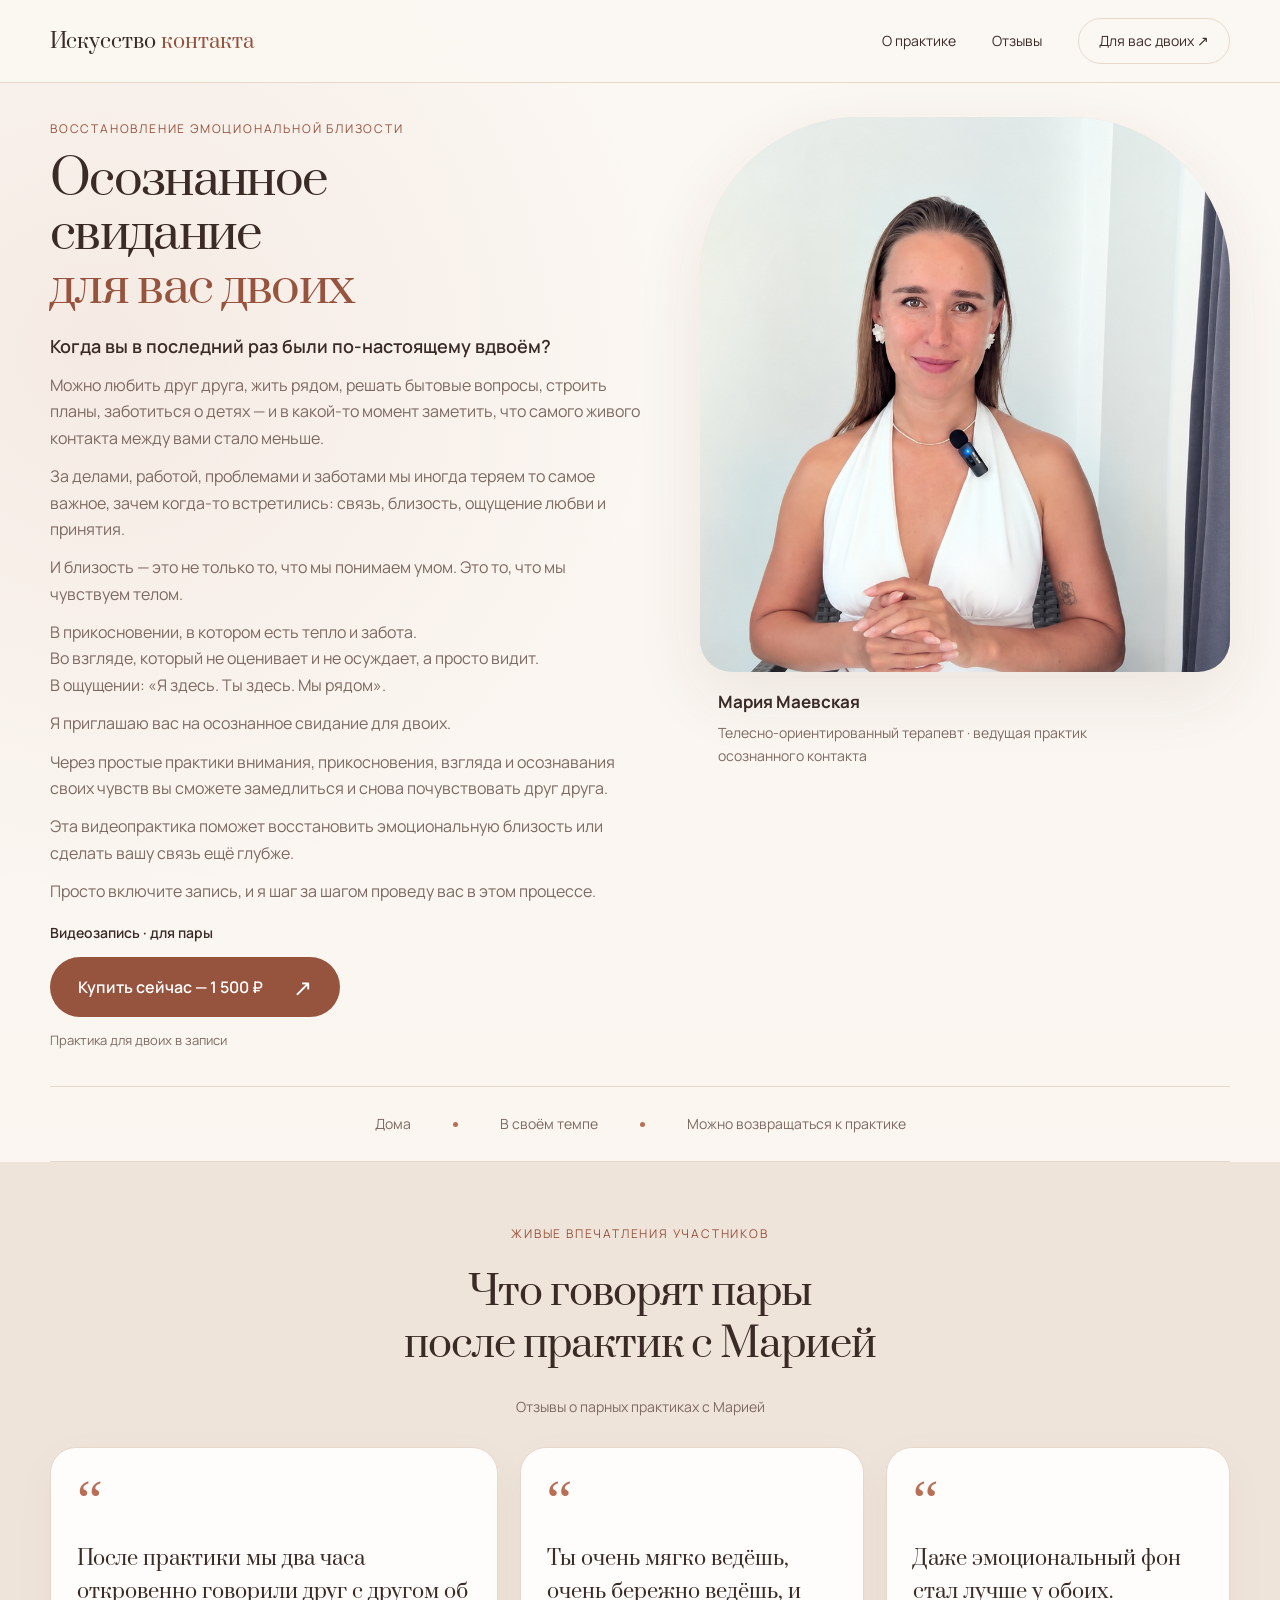
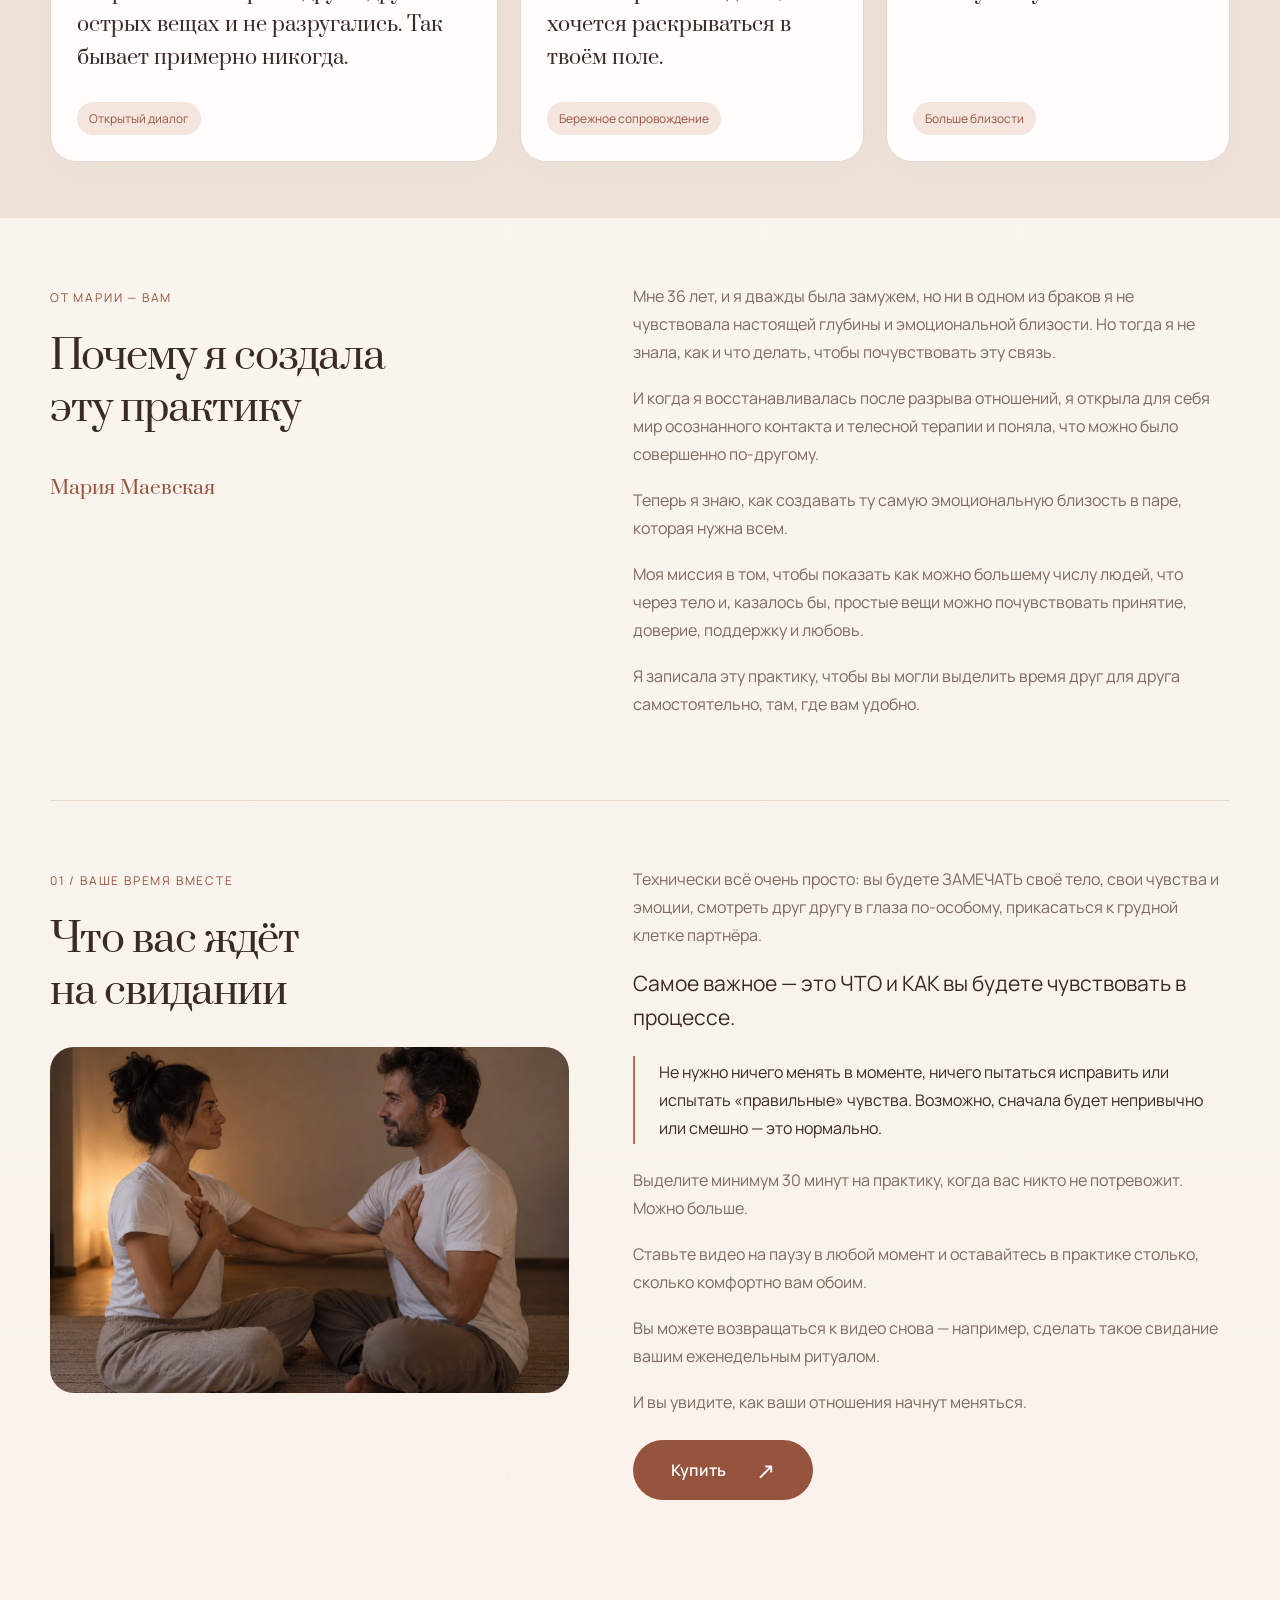
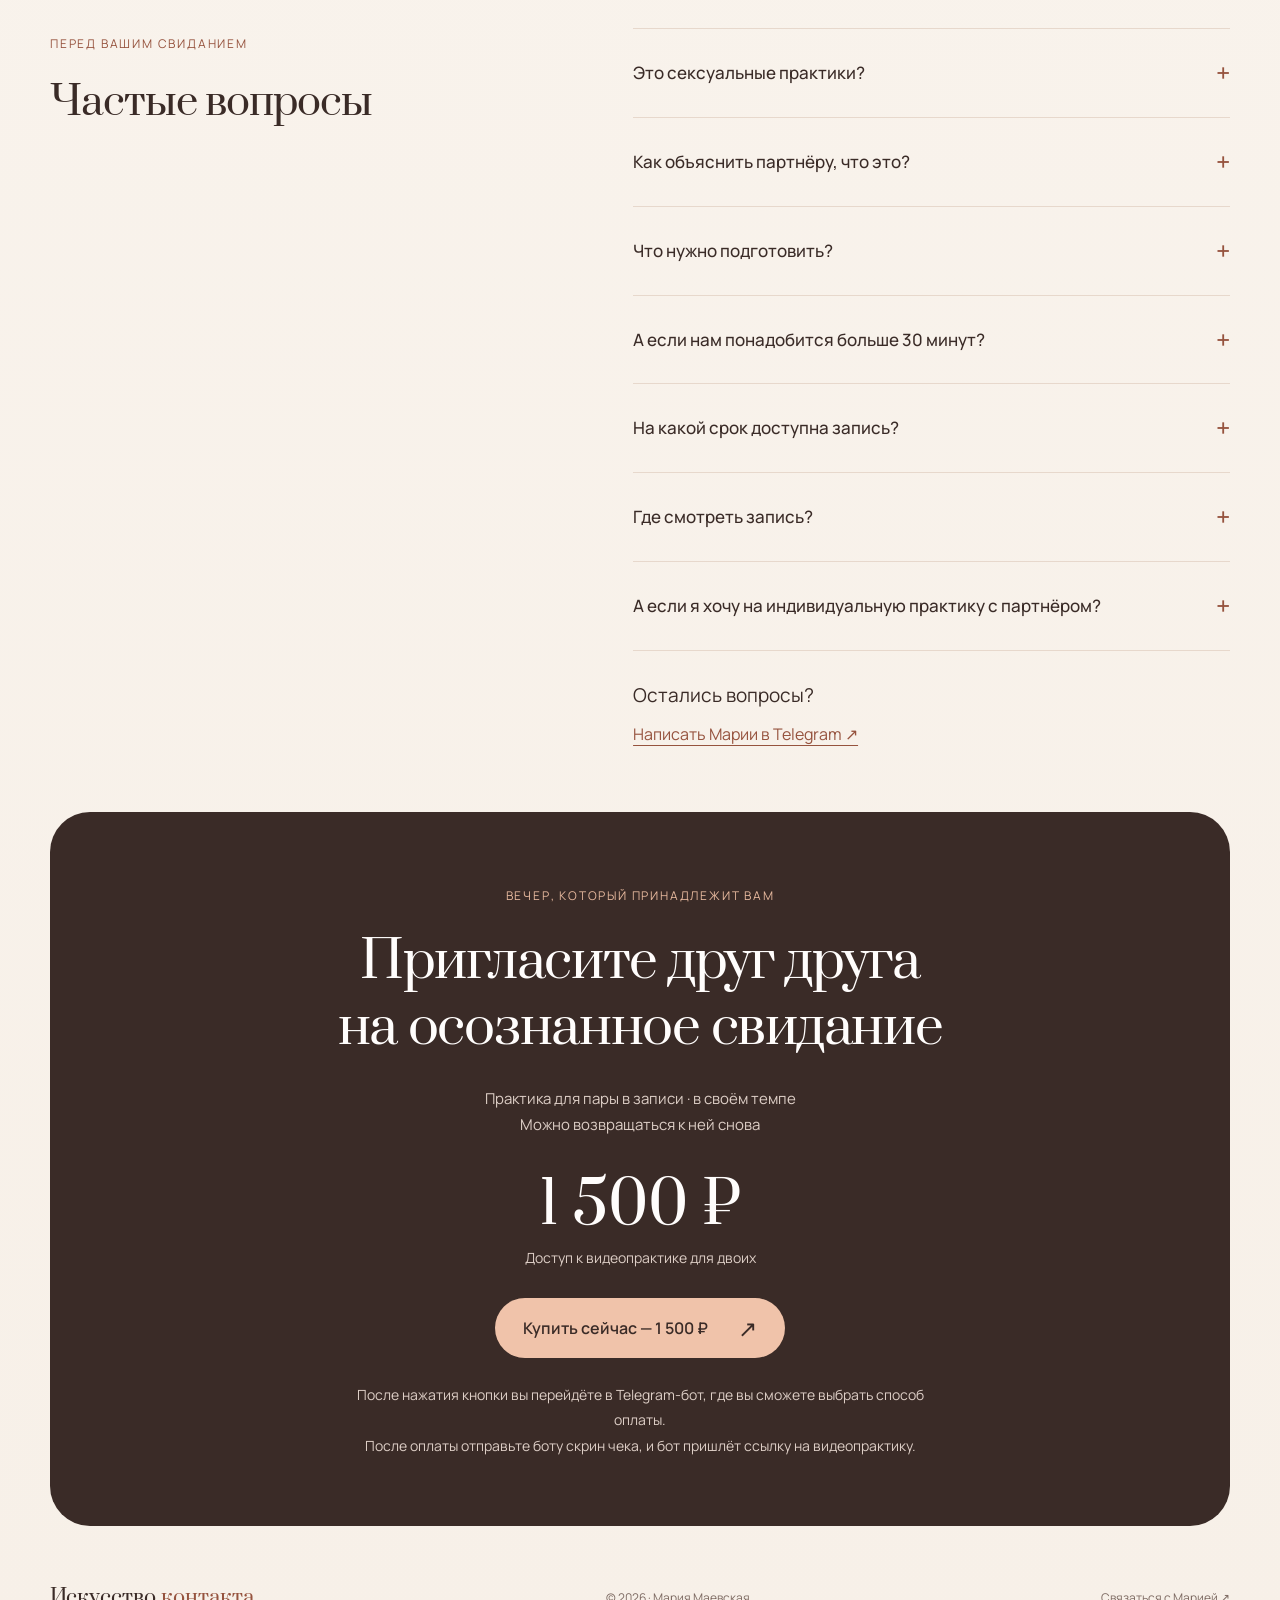
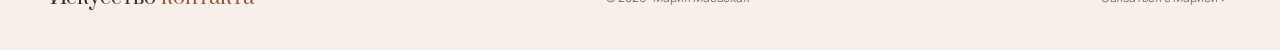
==== commit c72491d2: "Add files via upload" ====
--- a/couples/index.html
+++ b/couples/index.html
@@ -1,3 +1,3 @@
-<!doctype html><html lang="ru"><head><meta charset="UTF-8"><meta name="viewport" content="width=device-width, initial-scale=1"><title>Осознанное свидание для двоих — Мария Маевская</title><meta name="description" content="Видеопрактика эмоциональной и телесной близости для пары."><link rel="icon" href="./favicon.svg">  <script type="module" crossorigin src="./assets/index-C_94STey.js"></script>
+<!doctype html><html lang="ru"><head><meta charset="UTF-8"><meta name="viewport" content="width=device-width, initial-scale=1"><title>Осознанное свидание для двоих — Мария Маевская</title><meta name="description" content="Видеопрактика эмоциональной и телесной близости для пары."><link rel="icon" href="./favicon.svg">  <script type="module" crossorigin src="./assets/index-D6Nk3B7d.js"></script>
   <link rel="stylesheet" crossorigin href="./assets/index-DZImSYIn.css">
 </head><body><div id="root"></div></body></html>
